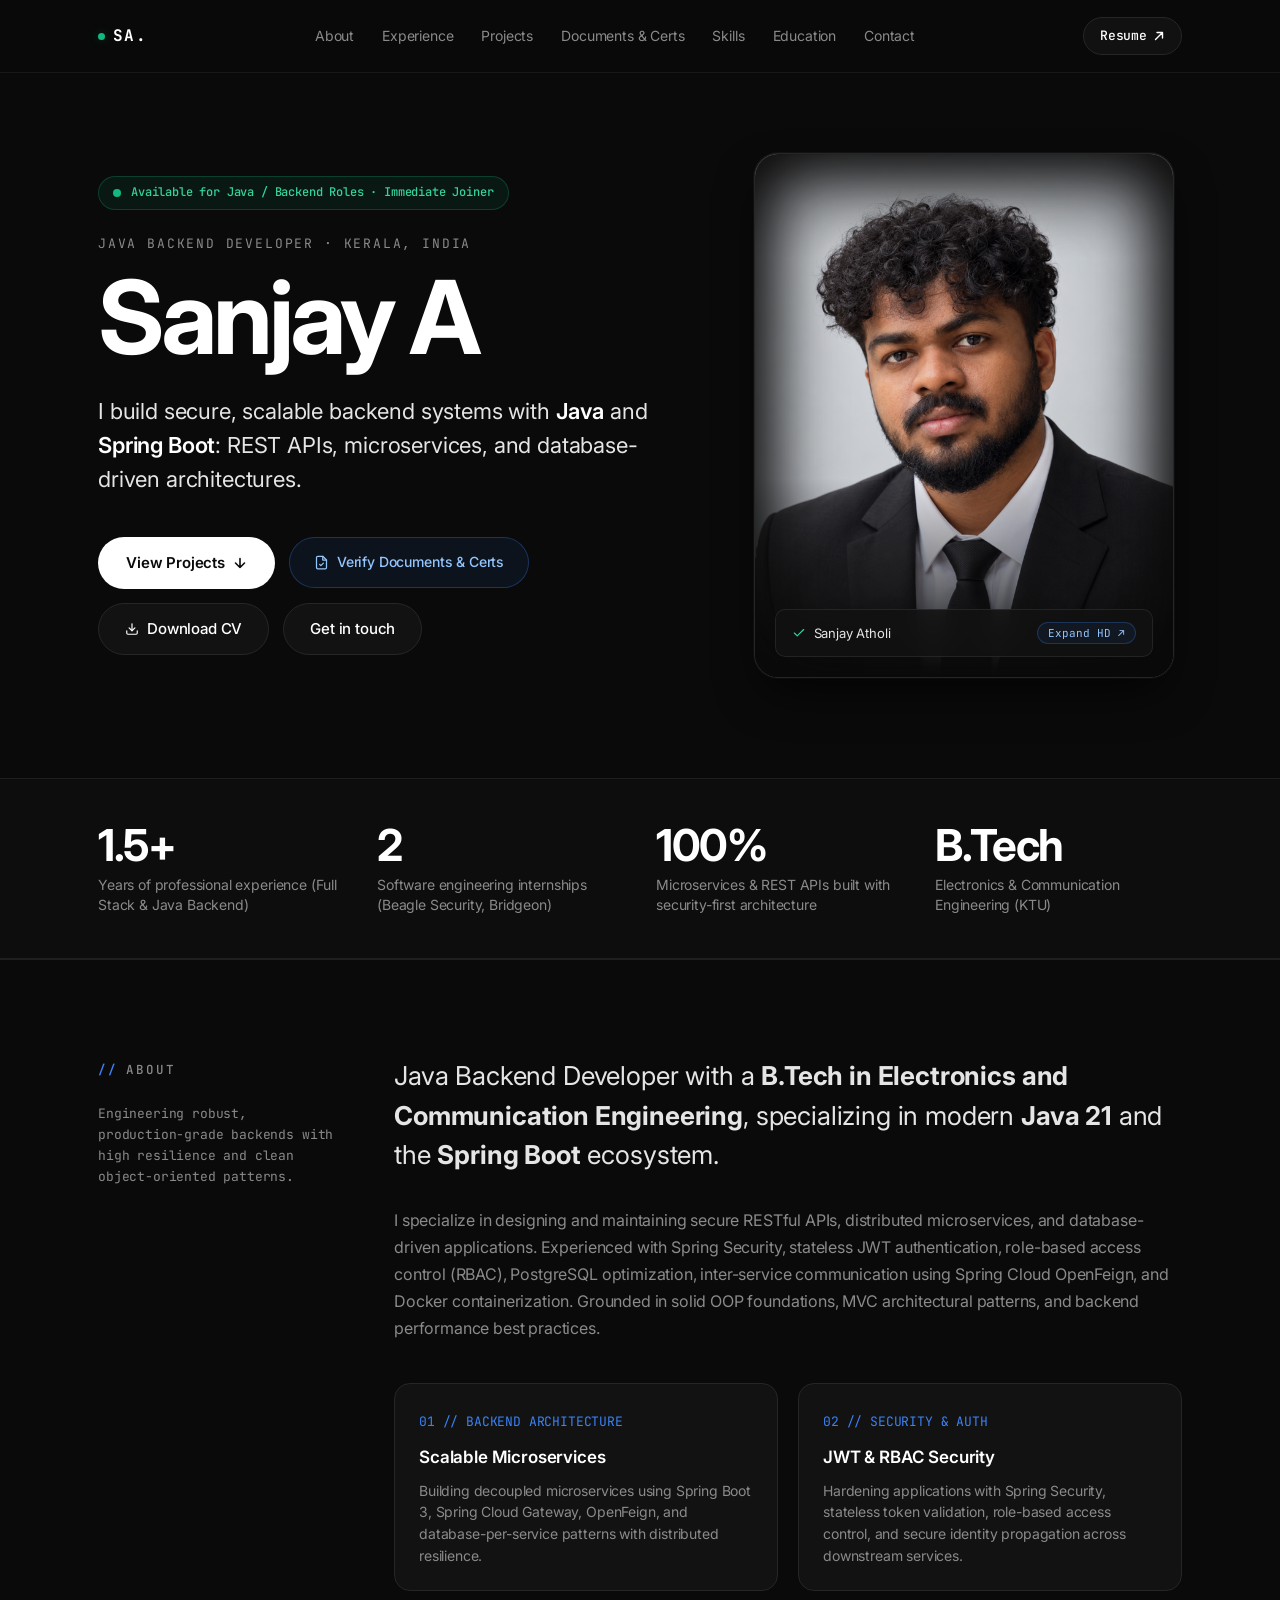
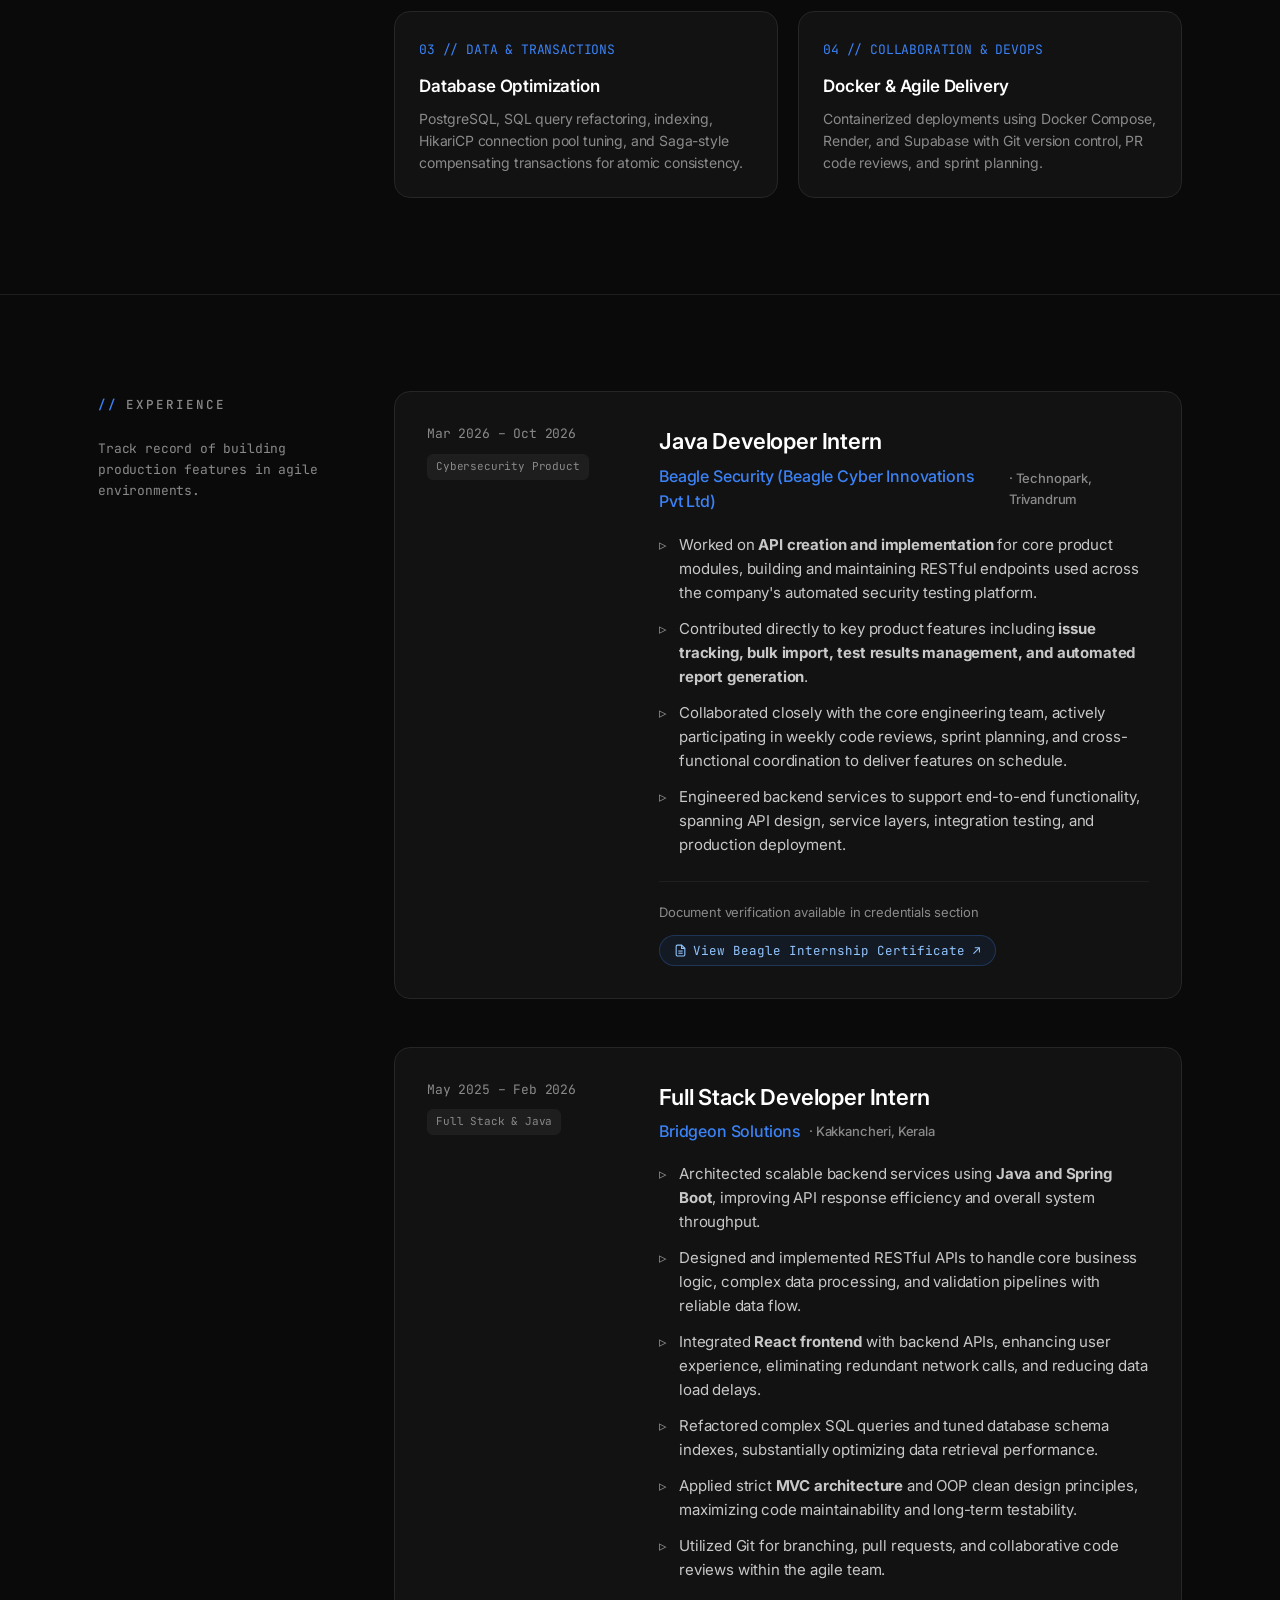
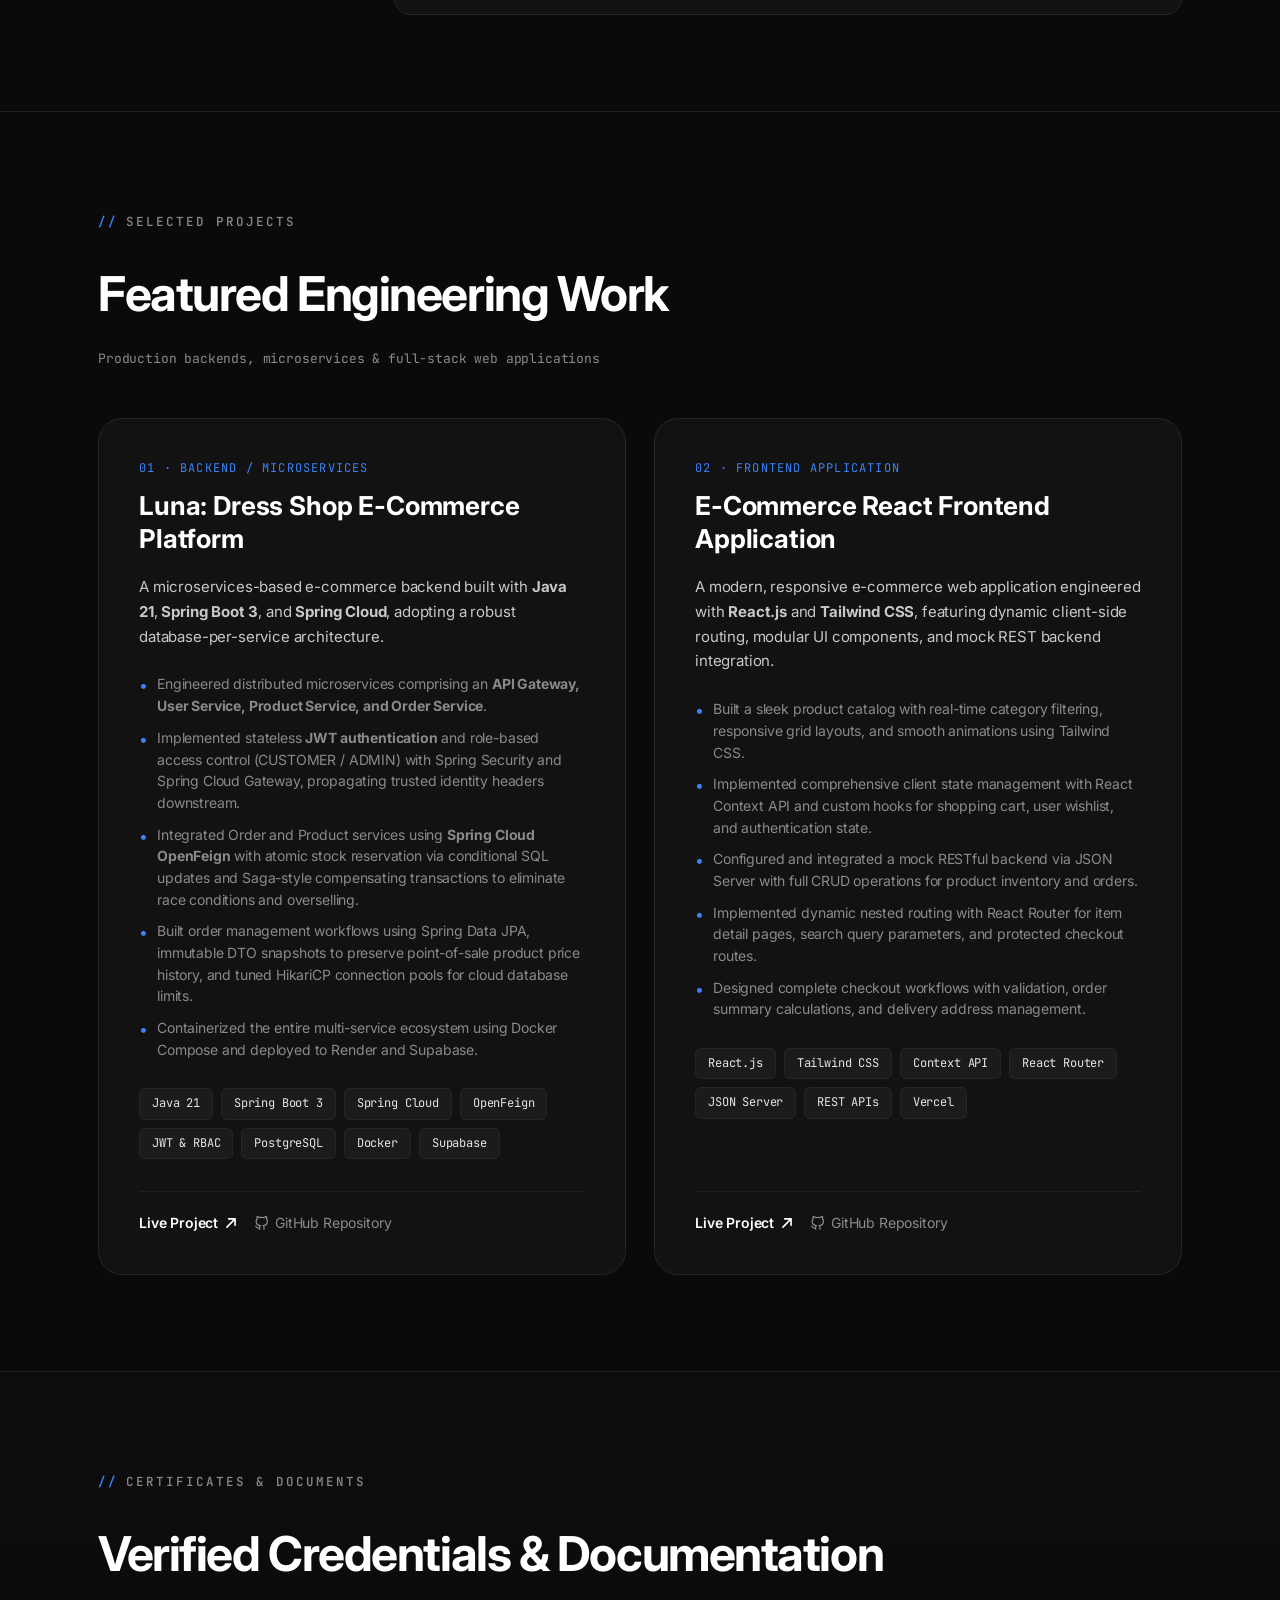
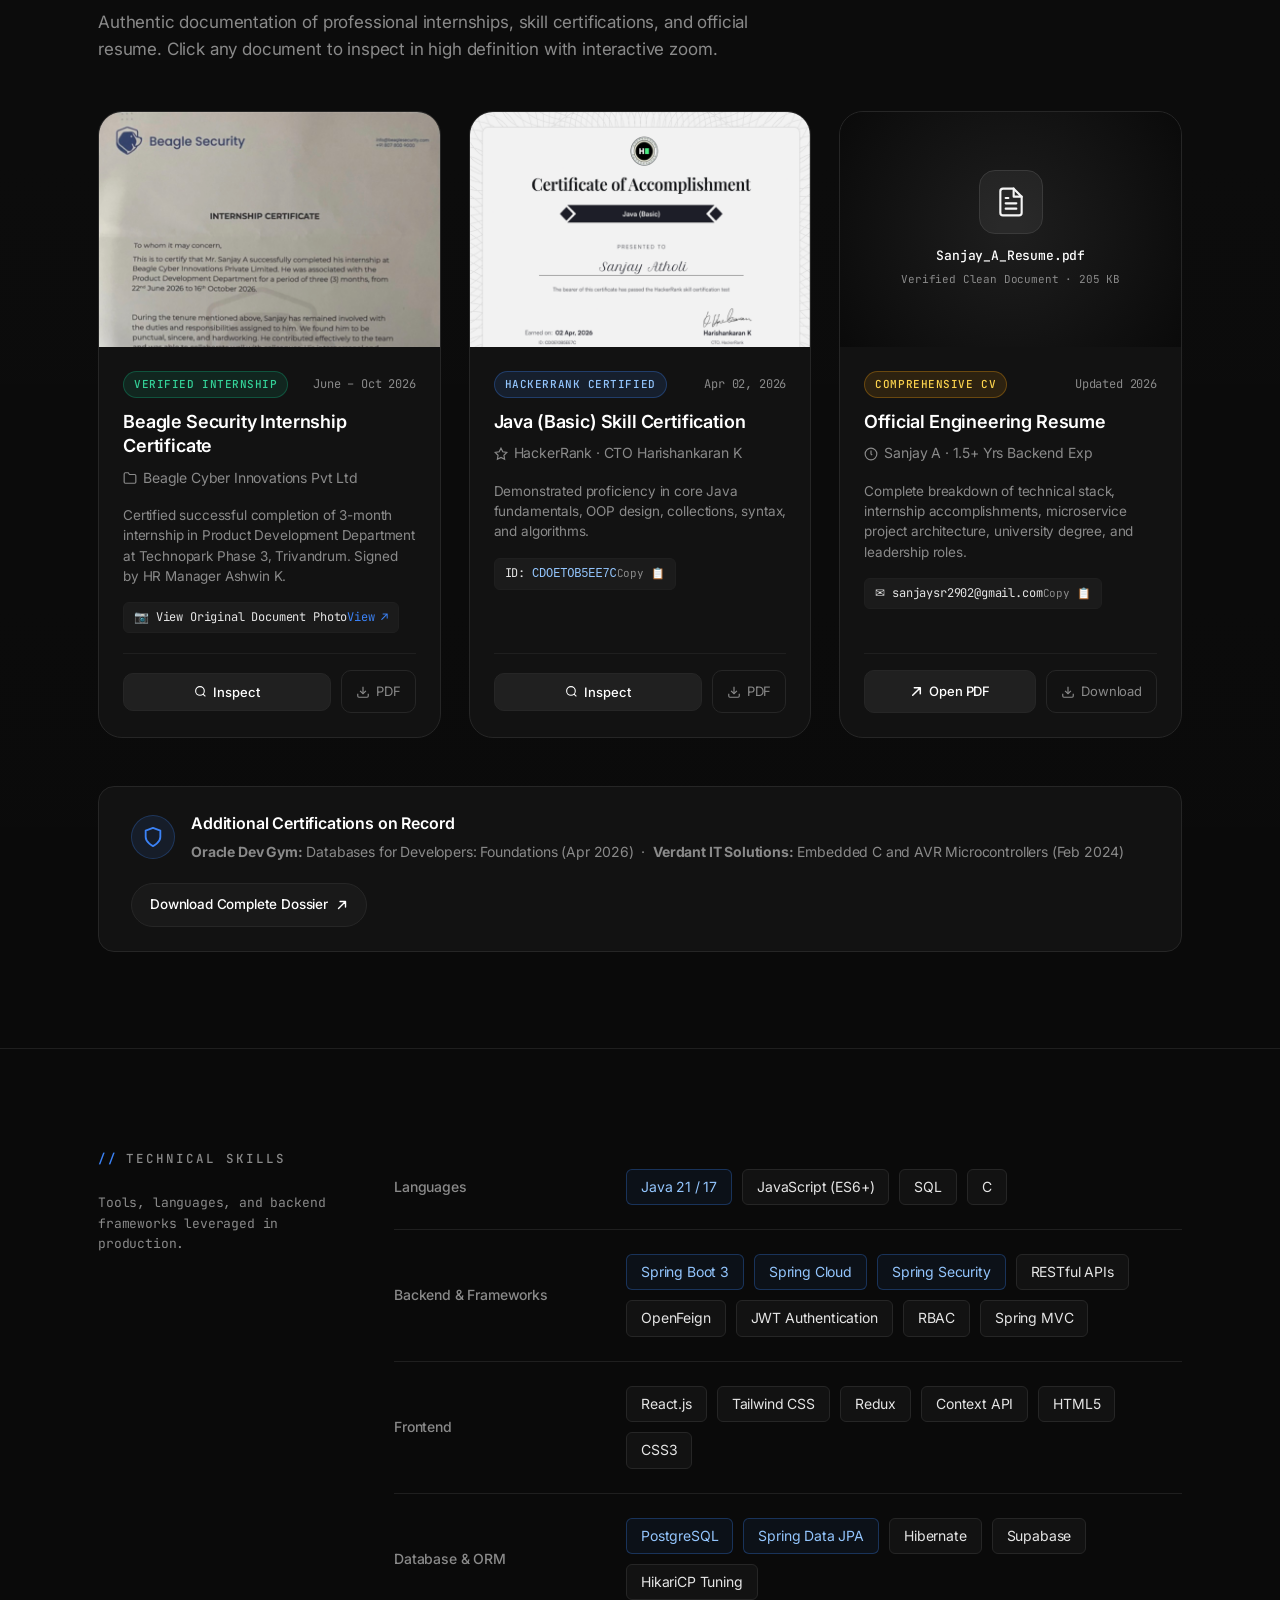
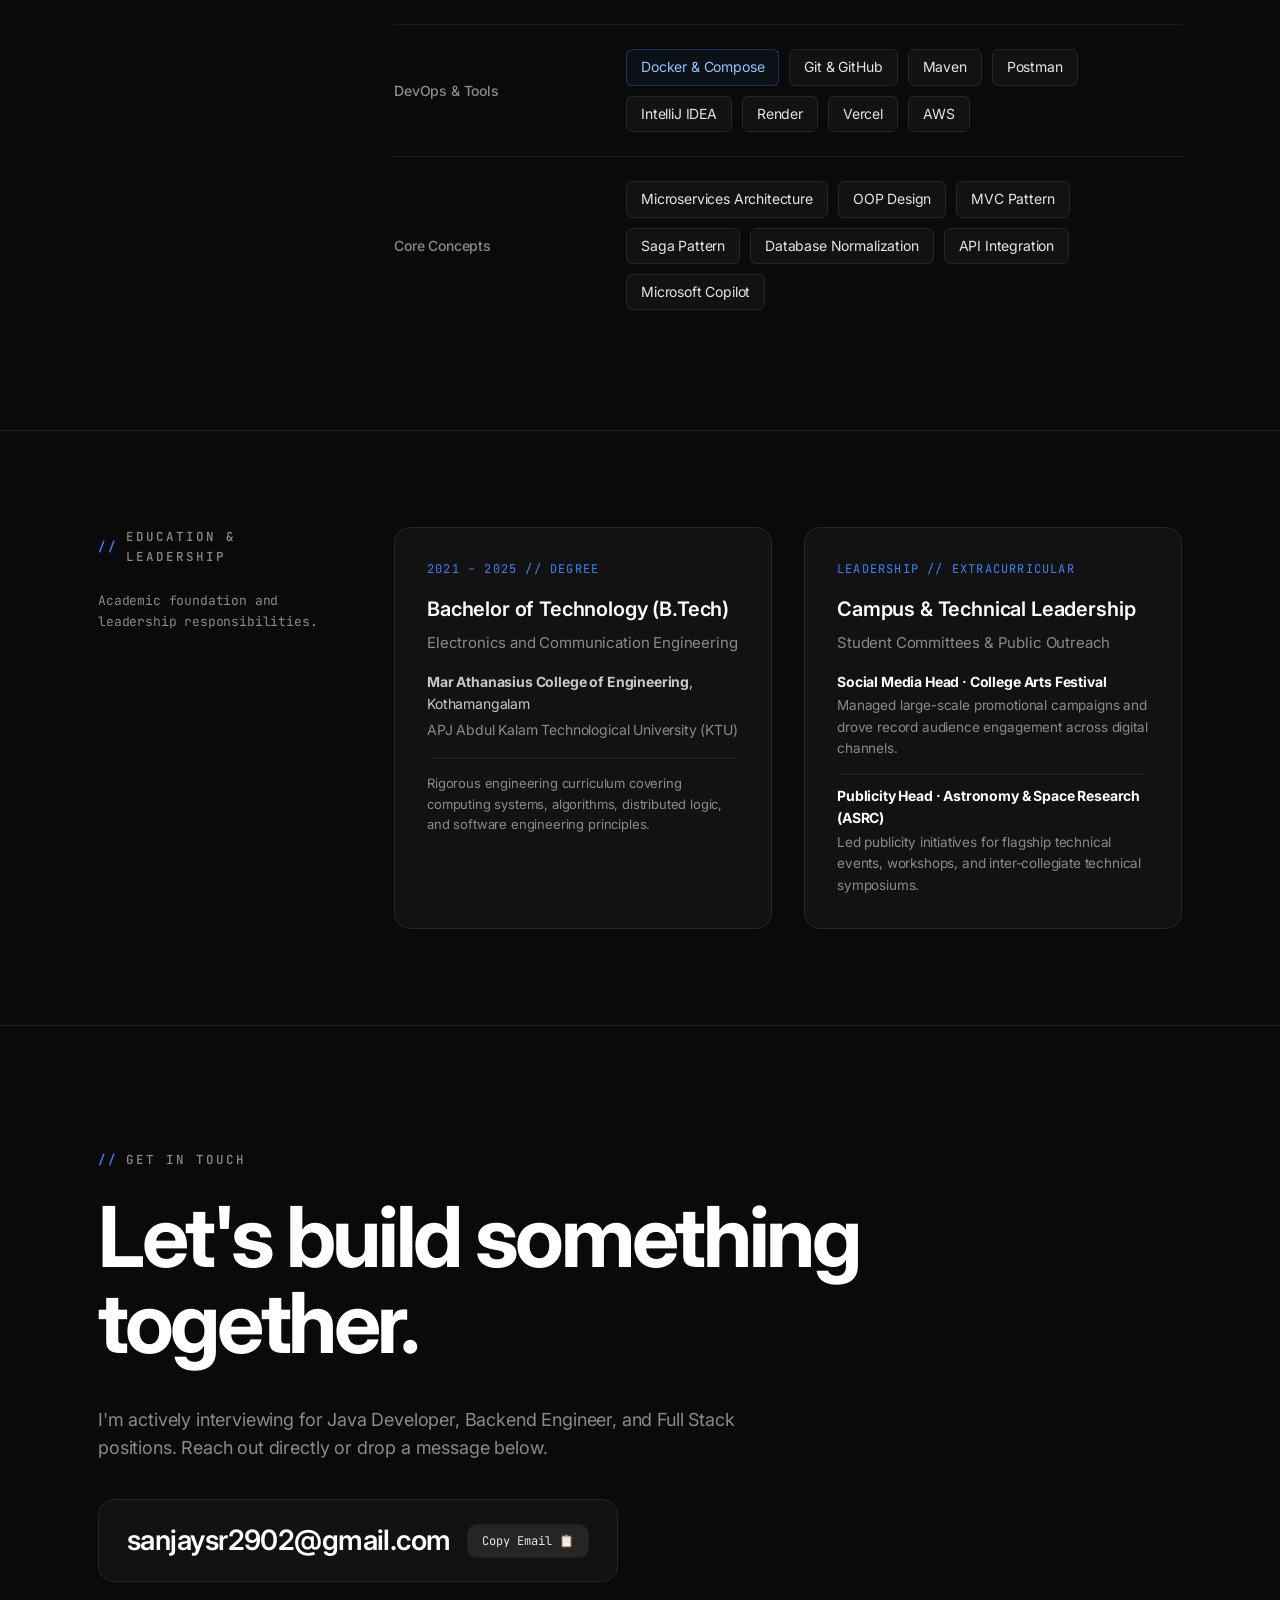
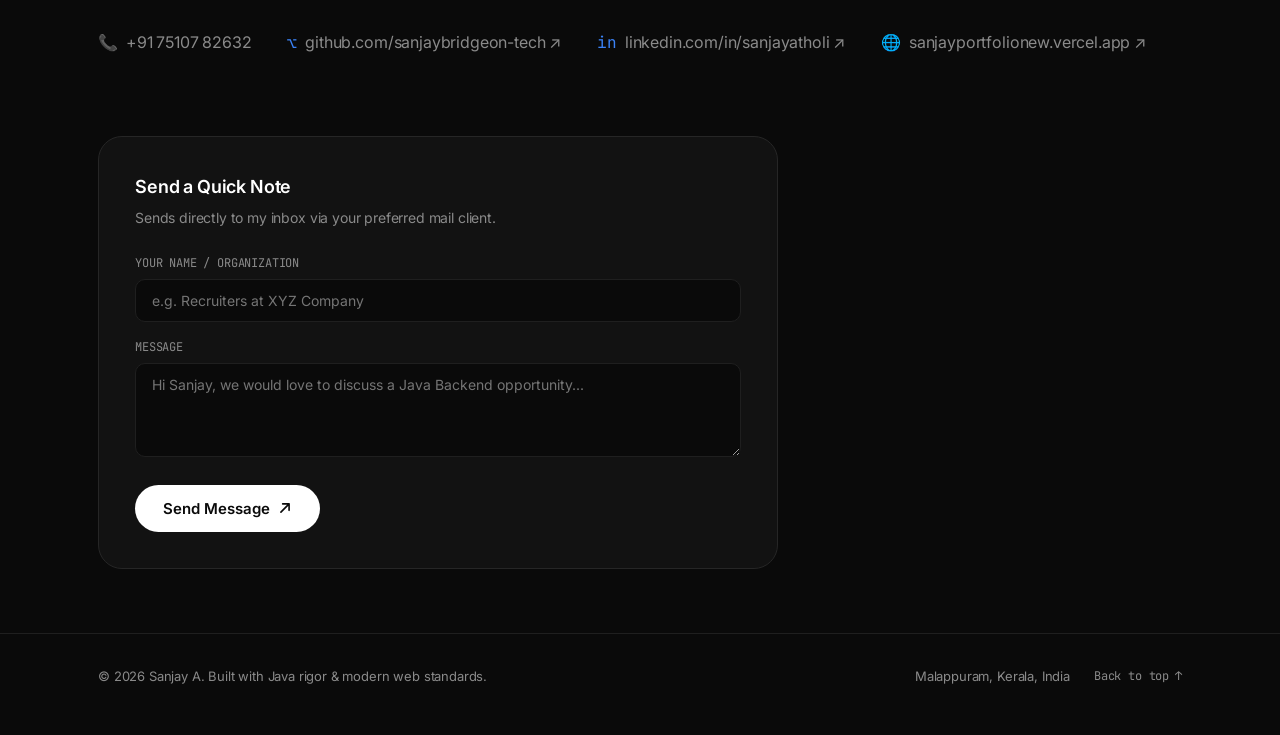
==== index.html @ 07a11472 "Deploy modern portfolio website" ====
<!DOCTYPE html>
<html lang="en">
<head>
  <meta charset="utf-8">
  <meta name="viewport" content="width=device-width, initial-scale=1.0">
  <title>Sanjay A — Java Backend Developer Portfolio</title>
  <meta name="description" content="Portfolio of Sanjay A, Java Backend Developer specializing in Java 21, Spring Boot, REST APIs, Microservices, and PostgreSQL. View projects, certificates, and resume.">
  <meta name="author" content="Sanjay A">

  <!-- Open Graph / Meta -->
  <meta property="og:type" content="website">
  <meta property="og:title" content="Sanjay A — Java Backend Developer">
  <meta property="og:description" content="Specializing in Java, Spring Boot, Microservices, Spring Security, JWT, and PostgreSQL.">
  <meta property="og:image" content="assets/images/headshot-thumb.png">

  <!-- Google Fonts: Inter & JetBrains Mono -->
  <link rel="preconnect" href="https://fonts.googleapis.com">
  <link rel="preconnect" href="https://fonts.gstatic.com" crossorigin>
  <link href="https://fonts.googleapis.com/css2?family=Inter:wght@300;400;500;600;700;800&family=JetBrains+Mono:wght@400;500;600&display=swap" rel="stylesheet">

  <!-- Main Stylesheet -->
  <link rel="stylesheet" href="assets/css/style.css">
</head>
<body>

  <!-- ==========================================================================
       NAVIGATION
       ========================================================================== -->
  <header class="site-nav" id="siteNav">
    <div class="nav-inner">
      <a href="#top" class="nav-brand" aria-label="Sanjay A Homepage">
        <span class="nav-brand-dot"></span>
        <span>SA.</span>
      </a>

      <nav aria-label="Main Navigation">
        <ul class="nav-links">
          <li><a href="#about" class="nav-link">About</a></li>
          <li><a href="#experience" class="nav-link">Experience</a></li>
          <li><a href="#projects" class="nav-link">Projects</a></li>
          <li><a href="#documents" class="nav-link">Documents & Certs</a></li>
          <li><a href="#skills" class="nav-link">Skills</a></li>
          <li><a href="#education" class="nav-link">Education</a></li>
          <li><a href="#contact" class="nav-link">Contact</a></li>
        </ul>
      </nav>

      <div class="nav-actions">
        <a href="assets/docs/Sanjay_A_Resume.pdf" class="btn-nav-resume" target="_blank" rel="noopener noreferrer">
          <span>Resume</span>
          <svg width="12" height="12" viewBox="0 0 12 12" fill="none" xmlns="http://www.w3.org/2000/svg">
            <path d="M2.5 9.5L9.5 2.5M9.5 2.5H4M9.5 2.5V8" stroke="currentColor" stroke-width="1.4" stroke-linecap="round" stroke-linejoin="round"/>
          </svg>
        </a>

        <button type="button" class="mobile-toggle" id="mobileToggle" aria-label="Toggle navigation menu" aria-expanded="false">
          <span></span>
          <span></span>
          <span></span>
        </button>
      </div>
    </div>
  </header>

  <main>
    <!-- ==========================================================================
         HERO SECTION
         ========================================================================== -->
    <section class="section hero-section" id="top" style="border-top: none;">
      <div class="container">
        <div class="hero-grid">
          <div class="hero-content">
            <div class="status-badge">
              <span class="status-beacon"></span>
              <span>Available for Java / Backend Roles · Immediate Joiner</span>
            </div>

            <div class="hero-eyebrow">Java Backend Developer · Kerala, India</div>
            <h1 class="hero-title">Sanjay A</h1>

            <p class="hero-tagline">
              I build secure, scalable backend systems with <strong>Java</strong> and <strong>Spring Boot</strong>: REST APIs, microservices, and database-driven architectures.
            </p>

            <div class="hero-cta-group">
              <a href="#projects" class="btn-primary">
                <span>View Projects</span>
                <svg width="14" height="14" viewBox="0 0 14 14" fill="none">
                  <path d="M7 11.5L7 2.5M7 11.5L2.5 7M7 11.5L11.5 7" stroke="currentColor" stroke-width="1.6" stroke-linecap="round" stroke-linejoin="round"/>
                </svg>
              </a>

              <a href="#documents" class="btn-accent">
                <svg width="15" height="15" viewBox="0 0 24 24" fill="none" stroke="currentColor" stroke-width="2" stroke-linecap="round" stroke-linejoin="round">
                  <path d="M14 2H6a2 2 0 0 0-2 2v16a2 2 0 0 0 2 2h12a2 2 0 0 0 2-2V8z"></path>
                  <polyline points="14 2 14 8 20 8"></polyline>
                  <path d="M9 15l2 2 4-4"></path>
                </svg>
                <span>Verify Documents & Certs</span>
              </a>

              <a href="assets/docs/Sanjay_A_Resume.pdf" class="btn-secondary" download="Sanjay_A_Resume.pdf">
                <svg width="14" height="14" viewBox="0 0 24 24" fill="none" stroke="currentColor" stroke-width="2" stroke-linecap="round" stroke-linejoin="round">
                  <path d="M21 15v4a2 2 0 0 1-2 2H5a2 2 0 0 1-2-2v-4"></path>
                  <polyline points="7 10 12 15 17 10"></polyline>
                  <line x1="12" y1="15" x2="12" y2="3"></line>
                </svg>
                <span>Download CV</span>
              </a>

              <a href="#contact" class="btn-secondary">Get in touch</a>
            </div>
          </div>

          <!-- Hero Portrait Visual -->
          <div class="hero-visual">
            <div class="hero-portrait-frame">
              <img src="assets/images/headshot-thumb.png" alt="Sanjay A — Java Backend Developer" loading="eager" width="700" height="855">
              <div class="hero-portrait-overlay" aria-hidden="true"></div>
              
              <div class="hero-portrait-badge">
                <span>
                  <svg width="14" height="14" viewBox="0 0 24 24" fill="none" stroke="#34D399" stroke-width="2" stroke-linecap="round" stroke-linejoin="round">
                    <polyline points="20 6 9 17 4 12"></polyline>
                  </svg>
                  <span>Sanjay Atholi</span>
                </span>
                <button type="button" class="btn-cert-link" data-open-doc="headshot" style="padding: 3px 10px; font-size: 11px;">
                  Expand HD ↗
                </button>
              </div>
            </div>
          </div>
        </div>
      </div>
    </section>

    <!-- ==========================================================================
         METRICS STRIP
         ========================================================================== -->
    <section class="metrics-strip">
      <div class="container">
        <div class="metrics-grid">
          <div class="metric-item">
            <div class="metric-value">1.5+</div>
            <div class="metric-label">Years of professional experience (Full Stack & Java Backend)</div>
          </div>
          <div class="metric-item">
            <div class="metric-value">2</div>
            <div class="metric-label">Software engineering internships (Beagle Security, Bridgeon)</div>
          </div>
          <div class="metric-item">
            <div class="metric-value">100%</div>
            <div class="metric-label">Microservices & REST APIs built with security-first architecture</div>
          </div>
          <div class="metric-item">
            <div class="metric-value">B.Tech</div>
            <div class="metric-label">Electronics & Communication Engineering (KTU)</div>
          </div>
        </div>
      </div>
    </section>

    <!-- ==========================================================================
         ABOUT SECTION
         ========================================================================== -->
    <section class="section" id="about">
      <div class="container">
        <div class="section-two-col">
          <div>
            <div class="section-label">About</div>
            <p style="font-family: var(--font-mono); font-size: 13px; color: var(--text-muted); line-height: 1.6;">
              Engineering robust, production-grade backends with high resilience and clean object-oriented patterns.
            </p>
          </div>

          <div>
            <p class="about-lead">
              Java Backend Developer with a <strong>B.Tech in Electronics and Communication Engineering</strong>, specializing in modern <strong>Java 21</strong> and the <strong>Spring Boot</strong> ecosystem.
            </p>
            
            <p class="about-body">
              I specialize in designing and maintaining secure RESTful APIs, distributed microservices, and database-driven applications. Experienced with Spring Security, stateless JWT authentication, role-based access control (RBAC), PostgreSQL optimization, inter-service communication using Spring Cloud OpenFeign, and Docker containerization. Grounded in solid OOP foundations, MVC architectural patterns, and backend performance best practices.
            </p>

            <div class="pillars-grid">
              <div class="pillar-card">
                <span class="pillar-icon">01 // BACKEND ARCHITECTURE</span>
                <h2 class="pillar-title">Scalable Microservices</h2>
                <p class="pillar-desc">
                  Building decoupled microservices using Spring Boot 3, Spring Cloud Gateway, OpenFeign, and database-per-service patterns with distributed resilience.
                </p>
              </div>

              <div class="pillar-card">
                <span class="pillar-icon">02 // SECURITY & AUTH</span>
                <h2 class="pillar-title">JWT & RBAC Security</h2>
                <p class="pillar-desc">
                  Hardening applications with Spring Security, stateless token validation, role-based access control, and secure identity propagation across downstream services.
                </p>
              </div>

              <div class="pillar-card">
                <span class="pillar-icon">03 // DATA & TRANSACTIONS</span>
                <h2 class="pillar-title">Database Optimization</h2>
                <p class="pillar-desc">
                  PostgreSQL, SQL query refactoring, indexing, HikariCP connection pool tuning, and Saga-style compensating transactions for atomic consistency.
                </p>
              </div>

              <div class="pillar-card">
                <span class="pillar-icon">04 // COLLABORATION & DEVOPS</span>
                <h2 class="pillar-title">Docker & Agile Delivery</h2>
                <p class="pillar-desc">
                  Containerized deployments using Docker Compose, Render, and Supabase with Git version control, PR code reviews, and sprint planning.
                </p>
              </div>
            </div>
          </div>
        </div>
      </div>
    </section>

    <!-- ==========================================================================
         EXPERIENCE SECTION
         ========================================================================== -->
    <section class="section" id="experience">
      <div class="container">
        <div class="section-two-col">
          <div>
            <div class="section-label">Experience</div>
            <p style="font-family: var(--font-mono); font-size: 13px; color: var(--text-muted); line-height: 1.6;">
              Track record of building production features in agile environments.
            </p>
          </div>

          <div class="experience-list">
            <!-- Beagle Security -->
            <div class="experience-card">
              <div>
                <div class="experience-period">Mar 2026 – Oct 2026</div>
                <span class="experience-badge">Cybersecurity Product</span>
              </div>

              <div>
                <h3 class="experience-title">Java Developer Intern</h3>
                <div class="experience-company">
                  <span>Beagle Security (Beagle Cyber Innovations Pvt Ltd)</span>
                  <span style="color: var(--text-muted); font-size: 13px;">· Technopark, Trivandrum</span>
                </div>

                <ul class="experience-bullets">
                  <li>Worked on <strong>API creation and implementation</strong> for core product modules, building and maintaining RESTful endpoints used across the company's automated security testing platform.</li>
                  <li>Contributed directly to key product features including <strong>issue tracking, bulk import, test results management, and automated report generation</strong>.</li>
                  <li>Collaborated closely with the core engineering team, actively participating in weekly code reviews, sprint planning, and cross-functional coordination to deliver features on schedule.</li>
                  <li>Engineered backend services to support end-to-end functionality, spanning API design, service layers, integration testing, and production deployment.</li>
                </ul>

                <div class="experience-action-row">
                  <div style="font-size: 13px; color: var(--text-muted);">
                    Document verification available in credentials section
                  </div>
                  <button type="button" class="btn-cert-link" data-open-doc="beagle-cert">
                    <svg width="13" height="13" viewBox="0 0 24 24" fill="none" stroke="currentColor" stroke-width="2">
                      <path d="M14 2H6a2 2 0 0 0-2 2v16a2 2 0 0 0 2 2h12a2 2 0 0 0 2-2V8z"></path>
                      <polyline points="14 2 14 8 20 8"></polyline>
                      <line x1="16" y1="13" x2="8" y2="13"></line>
                      <line x1="16" y1="17" x2="8" y2="17"></line>
                    </svg>
                    <span>View Beagle Internship Certificate ↗</span>
                  </button>
                </div>
              </div>
            </div>

            <!-- Bridgeon -->
            <div class="experience-card">
              <div>
                <div class="experience-period">May 2025 – Feb 2026</div>
                <span class="experience-badge">Full Stack & Java</span>
              </div>

              <div>
                <h3 class="experience-title">Full Stack Developer Intern</h3>
                <div class="experience-company">
                  <span>Bridgeon Solutions</span>
                  <span style="color: var(--text-muted); font-size: 13px;">· Kakkancheri, Kerala</span>
                </div>

                <ul class="experience-bullets">
                  <li>Architected scalable backend services using <strong>Java and Spring Boot</strong>, improving API response efficiency and overall system throughput.</li>
                  <li>Designed and implemented RESTful APIs to handle core business logic, complex data processing, and validation pipelines with reliable data flow.</li>
                  <li>Integrated <strong>React frontend</strong> with backend APIs, enhancing user experience, eliminating redundant network calls, and reducing data load delays.</li>
                  <li>Refactored complex SQL queries and tuned database schema indexes, substantially optimizing data retrieval performance.</li>
                  <li>Applied strict <strong>MVC architecture</strong> and OOP clean design principles, maximizing code maintainability and long-term testability.</li>
                  <li>Utilized Git for branching, pull requests, and collaborative code reviews within the agile team.</li>
                </ul>
              </div>
            </div>
          </div>
        </div>
      </div>
    </section>

    <!-- ==========================================================================
         SELECTED PROJECTS SECTION
         ========================================================================== -->
    <section class="section" id="projects">
      <div class="container">
        <div style="display: flex; justify-content: space-between; align-items: flex-end; margin-bottom: 48px; flex-wrap: wrap; gap: 16px;">
          <div>
            <div class="section-label">Selected Projects</div>
            <h2 style="font-size: clamp(32px, 4vw, 48px); font-weight: 700; letter-spacing: -0.03em; color: var(--text-primary);">
              Featured Engineering Work
            </h2>
          </div>
          <p style="font-family: var(--font-mono); font-size: 13px; color: var(--text-muted);">
            Production backends, microservices & full-stack web applications
          </p>
        </div>

        <div class="projects-grid">
          <!-- Project 1: Luna -->
          <div class="project-card">
            <div>
              <div class="project-header">
                <div class="project-category">01 · Backend / Microservices</div>
                <h3 class="project-title">Luna: Dress Shop E-Commerce Platform</h3>
              </div>

              <p class="project-desc">
                A microservices-based e-commerce backend built with <strong>Java 21</strong>, <strong>Spring Boot 3</strong>, and <strong>Spring Cloud</strong>, adopting a robust database-per-service architecture.
              </p>

              <ul class="project-highlights">
                <li>Engineered distributed microservices comprising an <strong>API Gateway, User Service, Product Service, and Order Service</strong>.</li>
                <li>Implemented stateless <strong>JWT authentication</strong> and role-based access control (CUSTOMER / ADMIN) with Spring Security and Spring Cloud Gateway, propagating trusted identity headers downstream.</li>
                <li>Integrated Order and Product services using <strong>Spring Cloud OpenFeign</strong> with atomic stock reservation via conditional SQL updates and Saga-style compensating transactions to eliminate race conditions and overselling.</li>
                <li>Built order management workflows using Spring Data JPA, immutable DTO snapshots to preserve point-of-sale product price history, and tuned HikariCP connection pools for cloud database limits.</li>
                <li>Containerized the entire multi-service ecosystem using Docker Compose and deployed to Render and Supabase.</li>
              </ul>

              <div class="project-tech-tags">
                <span class="tech-tag">Java 21</span>
                <span class="tech-tag">Spring Boot 3</span>
                <span class="tech-tag">Spring Cloud</span>
                <span class="tech-tag">OpenFeign</span>
                <span class="tech-tag">JWT & RBAC</span>
                <span class="tech-tag">PostgreSQL</span>
                <span class="tech-tag">Docker</span>
                <span class="tech-tag">Supabase</span>
              </div>
            </div>

            <div class="project-footer">
              <a href="https://luna-dress-shopping-website.vercel.app" class="btn-project-live" target="_blank" rel="noopener noreferrer">
                <span>Live Project</span>
                <svg width="14" height="14" viewBox="0 0 12 12" fill="none">
                  <path d="M2.5 9.5L9.5 2.5M9.5 2.5H4M9.5 2.5V8" stroke="currentColor" stroke-width="1.4" stroke-linecap="round" stroke-linejoin="round"/>
                </svg>
              </a>

              <a href="https://github.com/sanjaybridgeon-tech" class="btn-project-code" target="_blank" rel="noopener noreferrer">
                <svg width="15" height="15" viewBox="0 0 24 24" fill="none" stroke="currentColor" stroke-width="2">
                  <path d="M9 19c-5 1.5-5-2.5-7-3m14 6v-3.87a3.37 3.37 0 0 0-.94-2.61c3.14-.35 6.44-1.54 6.44-7A5.44 5.44 0 0 0 20 4.77 5.07 5.07 0 0 0 19.91 1S18.73.65 16 2.48a13.38 13.38 0 0 0-7 0C6.27.65 5.09 1 5.09 1A5.07 5.07 0 0 0 5 4.77a5.44 5.44 0 0 0-1.5 3.78c0 5.42 3.3 6.61 6.44 7A3.37 3.37 0 0 0 9 18.13V22"></path>
                </svg>
                <span>GitHub Repository</span>
              </a>
            </div>
          </div>

          <!-- Project 2: React E-Commerce -->
          <div class="project-card">
            <div>
              <div class="project-header">
                <div class="project-category">02 · Frontend Application</div>
                <h3 class="project-title">E-Commerce React Frontend Application</h3>
              </div>

              <p class="project-desc">
                A modern, responsive e-commerce web application engineered with <strong>React.js</strong> and <strong>Tailwind CSS</strong>, featuring dynamic client-side routing, modular UI components, and mock REST backend integration.
              </p>

              <ul class="project-highlights">
                <li>Built a sleek product catalog with real-time category filtering, responsive grid layouts, and smooth animations using Tailwind CSS.</li>
                <li>Implemented comprehensive client state management with React Context API and custom hooks for shopping cart, user wishlist, and authentication state.</li>
                <li>Configured and integrated a mock RESTful backend via JSON Server with full CRUD operations for product inventory and orders.</li>
                <li>Implemented dynamic nested routing with React Router for item detail pages, search query parameters, and protected checkout routes.</li>
                <li>Designed complete checkout workflows with validation, order summary calculations, and delivery address management.</li>
              </ul>

              <div class="project-tech-tags">
                <span class="tech-tag">React.js</span>
                <span class="tech-tag">Tailwind CSS</span>
                <span class="tech-tag">Context API</span>
                <span class="tech-tag">React Router</span>
                <span class="tech-tag">JSON Server</span>
                <span class="tech-tag">REST APIs</span>
                <span class="tech-tag">Vercel</span>
              </div>
            </div>

            <div class="project-footer">
              <a href="https://car-beryl-three.vercel.app" class="btn-project-live" target="_blank" rel="noopener noreferrer">
                <span>Live Project</span>
                <svg width="14" height="14" viewBox="0 0 12 12" fill="none">
                  <path d="M2.5 9.5L9.5 2.5M9.5 2.5H4M9.5 2.5V8" stroke="currentColor" stroke-width="1.4" stroke-linecap="round" stroke-linejoin="round"/>
                </svg>
              </a>

              <a href="https://github.com/sanjaybridgeon-tech" class="btn-project-code" target="_blank" rel="noopener noreferrer">
                <svg width="15" height="15" viewBox="0 0 24 24" fill="none" stroke="currentColor" stroke-width="2">
                  <path d="M9 19c-5 1.5-5-2.5-7-3m14 6v-3.87a3.37 3.37 0 0 0-.94-2.61c3.14-.35 6.44-1.54 6.44-7A5.44 5.44 0 0 0 20 4.77 5.07 5.07 0 0 0 19.91 1S18.73.65 16 2.48a13.38 13.38 0 0 0-7 0C6.27.65 5.09 1 5.09 1A5.07 5.07 0 0 0 5 4.77a5.44 5.44 0 0 0-1.5 3.78c0 5.42 3.3 6.61 6.44 7A3.37 3.37 0 0 0 9 18.13V22"></path>
                </svg>
                <span>GitHub Repository</span>
              </a>
            </div>
          </div>
        </div>
      </div>
    </section>

    <!-- ==========================================================================
         CERTIFICATES & DOCUMENTS SHOWCASE ("dcs photos")
         ========================================================================== -->
    <section class="section docs-section" id="documents">
      <div class="container">
        <div class="docs-intro">
          <div class="section-label">Certificates & Documents</div>
          <h2 class="docs-intro-title">Verified Credentials & Documentation</h2>
          <p class="docs-intro-subtitle">
            Authentic documentation of professional internships, skill certifications, and official resume. Click any document to inspect in high definition with interactive zoom.
          </p>
        </div>

        <div class="docs-gallery">
          <!-- Doc 1: Beagle Security Internship Certificate -->
          <article class="doc-card">
            <div class="doc-thumb-wrapper" data-open-doc="beagle-cert" title="Click to inspect Beagle Security Certificate">
              <img src="assets/images/cert_beagle-thumb.jpg" alt="Beagle Security Internship Certificate — Sanjay A" class="doc-thumb" loading="lazy">
              <div class="doc-overlay-hover">
                <span class="doc-overlay-btn">
                  <svg width="14" height="14" viewBox="0 0 24 24" fill="none" stroke="currentColor" stroke-width="2">
                    <circle cx="11" cy="11" r="8"></circle>
                    <line x1="21" y1="21" x2="16.65" y2="16.65"></line>
                    <line x1="11" y1="8" x2="11" y2="14"></line>
                    <line x1="8" y1="11" x2="14" y2="11"></line>
                  </svg>
                  <span>Inspect Certificate</span>
                </span>
              </div>
            </div>

            <div class="doc-meta">
              <div>
                <div class="doc-badge-row">
                  <span class="doc-badge emerald">Verified Internship</span>
                  <span class="doc-date">June – Oct 2026</span>
                </div>

                <h3 class="doc-title">Beagle Security Internship Certificate</h3>
                <div class="doc-issuer">
                  <svg width="14" height="14" viewBox="0 0 24 24" fill="none" stroke="currentColor" stroke-width="2">
                    <path d="M22 19a2 2 0 0 1-2 2H4a2 2 0 0 1-2-2V5a2 2 0 0 1 2-2h5l2 3h9a2 2 0 0 1 2 2z"></path>
                  </svg>
                  <span>Beagle Cyber Innovations Pvt Ltd</span>
                </div>

                <p style="font-size: 13.5px; color: var(--text-muted); line-height: 1.5; margin-bottom: 16px;">
                  Certified successful completion of 3-month internship in Product Development Department at Technopark Phase 3, Trivandrum. Signed by HR Manager Ashwin K.
                </p>

                <div class="doc-id-pill" data-open-doc="beagle-photo" title="View original camera photograph">
                  <span>📷 View Original Document Photo</span>
                  <span style="color: var(--accent-blue);">View ↗</span>
                </div>
              </div>

              <div class="doc-actions">
                <button type="button" class="btn-doc-view" data-open-doc="beagle-cert">
                  <svg width="13" height="13" viewBox="0 0 24 24" fill="none" stroke="currentColor" stroke-width="2">
                    <circle cx="11" cy="11" r="8"></circle>
                    <line x1="21" y1="21" x2="16.65" y2="16.65"></line>
                  </svg>
                  <span>Inspect</span>
                </button>

                <a href="assets/docs/Beagle_Security_Internship_Certificate.pdf" class="btn-doc-download" download="Beagle_Security_Internship_Certificate.pdf" title="Download official PDF">
                  <svg width="14" height="14" viewBox="0 0 24 24" fill="none" stroke="currentColor" stroke-width="2">
                    <path d="M21 15v4a2 2 0 0 1-2 2H5a2 2 0 0 1-2-2v-4"></path>
                    <polyline points="7 10 12 15 17 10"></polyline>
                    <line x1="12" y1="15" x2="12" y2="3"></line>
                  </svg>
                  <span>PDF</span>
                </a>
              </div>
            </div>
          </article>

          <!-- Doc 2: HackerRank Java (Basic) Certificate -->
          <article class="doc-card">
            <div class="doc-thumb-wrapper" data-open-doc="java-basic" title="Click to inspect HackerRank Certificate">
              <img src="assets/images/cert_java_basic-thumb.png" alt="HackerRank Java Basic Skill Certification — Sanjay Atholi" class="doc-thumb" loading="lazy">
              <div class="doc-overlay-hover">
                <span class="doc-overlay-btn">
                  <svg width="14" height="14" viewBox="0 0 24 24" fill="none" stroke="currentColor" stroke-width="2">
                    <circle cx="11" cy="11" r="8"></circle>
                    <line x1="21" y1="21" x2="16.65" y2="16.65"></line>
                    <line x1="11" y1="8" x2="11" y2="14"></line>
                    <line x1="8" y1="11" x2="14" y2="11"></line>
                  </svg>
                  <span>Inspect Certificate</span>
                </span>
              </div>
            </div>

            <div class="doc-meta">
              <div>
                <div class="doc-badge-row">
                  <span class="doc-badge blue">HackerRank Certified</span>
                  <span class="doc-date">Apr 02, 2026</span>
                </div>

                <h3 class="doc-title">Java (Basic) Skill Certification</h3>
                <div class="doc-issuer">
                  <svg width="14" height="14" viewBox="0 0 24 24" fill="none" stroke="currentColor" stroke-width="2">
                    <polygon points="12 2 15.09 8.26 22 9.27 17 14.14 18.18 21.02 12 17.77 5.82 21.02 7 14.14 2 9.27 8.91 8.26 12 2"></polygon>
                  </svg>
                  <span>HackerRank · CTO Harishankaran K</span>
                </div>

                <p style="font-size: 13.5px; color: var(--text-muted); line-height: 1.5; margin-bottom: 16px;">
                  Demonstrated proficiency in core Java fundamentals, OOP design, collections, syntax, and algorithms.
                </p>

                <div class="doc-id-pill" data-copy="CDOETOB5EE7C" data-copy-label="HackerRank Credential ID copied!" title="Click to copy Certificate ID">
                  <span>ID: <code style="color: #93C5FD;">CDOETOB5EE7C</code></span>
                  <span style="font-size: 11px; color: var(--text-muted);">Copy 📋</span>
                </div>
              </div>

              <div class="doc-actions">
                <button type="button" class="btn-doc-view" data-open-doc="java-basic">
                  <svg width="13" height="13" viewBox="0 0 24 24" fill="none" stroke="currentColor" stroke-width="2">
                    <circle cx="11" cy="11" r="8"></circle>
                    <line x1="21" y1="21" x2="16.65" y2="16.65"></line>
                  </svg>
                  <span>Inspect</span>
                </button>

                <a href="assets/docs/HackerRank_Java_Basic_Certificate.pdf" class="btn-doc-download" download="HackerRank_Java_Basic_Certificate.pdf" title="Download official PDF">
                  <svg width="14" height="14" viewBox="0 0 24 24" fill="none" stroke="currentColor" stroke-width="2">
                    <path d="M21 15v4a2 2 0 0 1-2 2H5a2 2 0 0 1-2-2v-4"></path>
                    <polyline points="7 10 12 15 17 10"></polyline>
                    <line x1="12" y1="15" x2="12" y2="3"></line>
                  </svg>
                  <span>PDF</span>
                </a>
              </div>
            </div>
          </article>

          <!-- Doc 3: Official Resume -->
          <article class="doc-card">
            <div class="doc-thumb-wrapper" style="display: flex; flex-direction: column; align-items: center; justify-content: center; background: radial-gradient(circle at center, #1E1E1E 0%, #0A0A0A 100%);" data-open-doc="headshot" title="Preview Candidate Profile">
              <div style="width: 64px; height: 64px; border-radius: var(--radius-lg); background: rgba(255, 255, 255, 0.05); border: 1px solid var(--border-highlight); display: flex; align-items: center; justify-content: center; margin-bottom: 12px;">
                <svg width="32" height="32" viewBox="0 0 24 24" fill="none" stroke="#F5F5F5" stroke-width="1.6" stroke-linecap="round" stroke-linejoin="round">
                  <path d="M14 2H6a2 2 0 0 0-2 2v16a2 2 0 0 0 2 2h12a2 2 0 0 0 2-2V8z"></path>
                  <polyline points="14 2 14 8 20 8"></polyline>
                  <line x1="16" y1="13" x2="8" y2="13"></line>
                  <line x1="16" y1="17" x2="8" y2="17"></line>
                  <polyline points="10 9 9 9 8 9"></polyline>
                </svg>
              </div>
              <span style="font-family: var(--font-mono); font-size: 13px; color: var(--text-primary); font-weight: 500;">Sanjay_A_Resume.pdf</span>
              <span style="font-family: var(--font-mono); font-size: 11px; color: var(--text-muted); margin-top: 4px;">Verified Clean Document · 205 KB</span>
            </div>

            <div class="doc-meta">
              <div>
                <div class="doc-badge-row">
                  <span class="doc-badge amber">Comprehensive CV</span>
                  <span class="doc-date">Updated 2026</span>
                </div>

                <h3 class="doc-title">Official Engineering Resume</h3>
                <div class="doc-issuer">
                  <svg width="14" height="14" viewBox="0 0 24 24" fill="none" stroke="currentColor" stroke-width="2">
                    <circle cx="12" cy="12" r="10"></circle>
                    <polyline points="12 6 12 12 14 14"></polyline>
                  </svg>
                  <span>Sanjay A · 1.5+ Yrs Backend Exp</span>
                </div>

                <p style="font-size: 13.5px; color: var(--text-muted); line-height: 1.5; margin-bottom: 16px;">
                  Complete breakdown of technical stack, internship accomplishments, microservice project architecture, university degree, and leadership roles.
                </p>

                <div class="doc-id-pill" data-copy="sanjaysr2902@gmail.com" data-copy-label="Email address copied!" title="Click to copy email">
                  <span>✉ sanjaysr2902@gmail.com</span>
                  <span style="font-size: 11px; color: var(--text-muted);">Copy 📋</span>
                </div>
              </div>

              <div class="doc-actions">
                <a href="assets/docs/Sanjay_A_Resume.pdf" class="btn-doc-view" target="_blank" rel="noopener noreferrer">
                  <svg width="13" height="13" viewBox="0 0 12 12" fill="none">
                    <path d="M2.5 9.5L9.5 2.5M9.5 2.5H4M9.5 2.5V8" stroke="currentColor" stroke-width="1.4" stroke-linecap="round" stroke-linejoin="round"/>
                  </svg>
                  <span>Open PDF</span>
                </a>

                <a href="assets/docs/Sanjay_A_Resume.pdf" class="btn-doc-download" download="Sanjay_A_Resume.pdf" title="Download official resume PDF">
                  <svg width="14" height="14" viewBox="0 0 24 24" fill="none" stroke="currentColor" stroke-width="2">
                    <path d="M21 15v4a2 2 0 0 1-2 2H5a2 2 0 0 1-2-2v-4"></path>
                    <polyline points="7 10 12 15 17 10"></polyline>
                    <line x1="12" y1="15" x2="12" y2="3"></line>
                  </svg>
                  <span>Download</span>
                </a>
              </div>
            </div>
          </article>
        </div>

        <!-- Additional Credentials Strip -->
        <div class="docs-notice">
          <div class="docs-notice-text">
            <div class="docs-notice-icon">
              <svg width="22" height="22" viewBox="0 0 24 24" fill="none" stroke="currentColor" stroke-width="2" stroke-linecap="round" stroke-linejoin="round">
                <path d="M12 22s8-4 8-10V5l-8-3-8 3v7c0 6 8 10 8 10z"></path>
              </svg>
            </div>
            <div>
              <div class="docs-notice-title">Additional Certifications on Record</div>
              <div class="docs-notice-desc">
                <strong>Oracle Dev Gym:</strong> Databases for Developers: Foundations (Apr 2026) &nbsp;·&nbsp;
                <strong>Verdant IT Solutions:</strong> Embedded C and AVR Microcontrollers (Feb 2024)
              </div>
            </div>
          </div>

          <a href="assets/docs/Sanjay_A_Resume.pdf" class="btn-secondary" style="font-size: 13.5px; padding: 10px 18px;" download="Sanjay_A_Resume.pdf">
            <span>Download Complete Dossier</span>
            <svg width="12" height="12" viewBox="0 0 12 12" fill="none">
              <path d="M2.5 9.5L9.5 2.5M9.5 2.5H4M9.5 2.5V8" stroke="currentColor" stroke-width="1.4" stroke-linecap="round" stroke-linejoin="round"/>
            </svg>
          </a>
        </div>
      </div>
    </section>

    <!-- ==========================================================================
         SKILLS SECTION
         ========================================================================== -->
    <section class="section" id="skills">
      <div class="container">
        <div class="section-two-col">
          <div>
            <div class="section-label">Technical Skills</div>
            <p style="font-family: var(--font-mono); font-size: 13px; color: var(--text-muted); line-height: 1.6;">
              Tools, languages, and backend frameworks leveraged in production.
            </p>
          </div>

          <div class="skills-container">
            <!-- Languages -->
            <div class="skills-row">
              <div class="skills-category">Languages</div>
              <div class="skills-pills">
                <span class="skill-pill featured">Java 21 / 17</span>
                <span class="skill-pill">JavaScript (ES6+)</span>
                <span class="skill-pill">SQL</span>
                <span class="skill-pill">C</span>
              </div>
            </div>

            <!-- Backend -->
            <div class="skills-row">
              <div class="skills-category">Backend & Frameworks</div>
              <div class="skills-pills">
                <span class="skill-pill featured">Spring Boot 3</span>
                <span class="skill-pill featured">Spring Cloud</span>
                <span class="skill-pill featured">Spring Security</span>
                <span class="skill-pill">RESTful APIs</span>
                <span class="skill-pill">OpenFeign</span>
                <span class="skill-pill">JWT Authentication</span>
                <span class="skill-pill">RBAC</span>
                <span class="skill-pill">Spring MVC</span>
              </div>
            </div>

            <!-- Frontend -->
            <div class="skills-row">
              <div class="skills-category">Frontend</div>
              <div class="skills-pills">
                <span class="skill-pill">React.js</span>
                <span class="skill-pill">Tailwind CSS</span>
                <span class="skill-pill">Redux</span>
                <span class="skill-pill">Context API</span>
                <span class="skill-pill">HTML5</span>
                <span class="skill-pill">CSS3</span>
              </div>
            </div>

            <!-- Database -->
            <div class="skills-row">
              <div class="skills-category">Database & ORM</div>
              <div class="skills-pills">
                <span class="skill-pill featured">PostgreSQL</span>
                <span class="skill-pill featured">Spring Data JPA</span>
                <span class="skill-pill">Hibernate</span>
                <span class="skill-pill">Supabase</span>
                <span class="skill-pill">HikariCP Tuning</span>
              </div>
            </div>

            <!-- DevOps & Tools -->
            <div class="skills-row">
              <div class="skills-category">DevOps & Tools</div>
              <div class="skills-pills">
                <span class="skill-pill featured">Docker & Compose</span>
                <span class="skill-pill">Git & GitHub</span>
                <span class="skill-pill">Maven</span>
                <span class="skill-pill">Postman</span>
                <span class="skill-pill">IntelliJ IDEA</span>
                <span class="skill-pill">Render</span>
                <span class="skill-pill">Vercel</span>
                <span class="skill-pill">AWS</span>
              </div>
            </div>

            <!-- Concepts -->
            <div class="skills-row">
              <div class="skills-category">Core Concepts</div>
              <div class="skills-pills">
                <span class="skill-pill">Microservices Architecture</span>
                <span class="skill-pill">OOP Design</span>
                <span class="skill-pill">MVC Pattern</span>
                <span class="skill-pill">Saga Pattern</span>
                <span class="skill-pill">Database Normalization</span>
                <span class="skill-pill">API Integration</span>
                <span class="skill-pill">Microsoft Copilot</span>
              </div>
            </div>
          </div>
        </div>
      </div>
    </section>

    <!-- ==========================================================================
         EDUCATION & LEADERSHIP
         ========================================================================== -->
    <section class="section" id="education">
      <div class="container">
        <div class="section-two-col">
          <div>
            <div class="section-label">Education & Leadership</div>
            <p style="font-family: var(--font-mono); font-size: 13px; color: var(--text-muted); line-height: 1.6;">
              Academic foundation and leadership responsibilities.
            </p>
          </div>

          <div class="edu-lead-grid">
            <!-- Education -->
            <div class="info-card">
              <div class="info-card-header">2021 – 2025 // DEGREE</div>
              <h3 class="info-card-title">Bachelor of Technology (B.Tech)</h3>
              <div class="info-card-subtitle">Electronics and Communication Engineering</div>
              <div class="info-card-details">
                <p><strong>Mar Athanasius College of Engineering</strong>, Kothamangalam</p>
                <p style="margin-top: 4px; color: var(--text-muted);">APJ Abdul Kalam Technological University (KTU)</p>
                <div style="margin-top: 16px; padding-top: 14px; border-top: 1px solid var(--border-subtle); font-size: 13px; color: var(--text-muted);">
                  Rigorous engineering curriculum covering computing systems, algorithms, distributed logic, and software engineering principles.
                </div>
              </div>
            </div>

            <!-- Leadership -->
            <div class="info-card">
              <div class="info-card-header">LEADERSHIP // EXTRACURRICULAR</div>
              <h3 class="info-card-title">Campus & Technical Leadership</h3>
              <div class="info-card-subtitle">Student Committees & Public Outreach</div>
              <div class="info-card-details" style="display: flex; flex-direction: column; gap: 14px;">
                <div>
                  <strong style="color: var(--text-primary);">Social Media Head · College Arts Festival</strong>
                  <p style="margin-top: 2px; color: var(--text-muted); font-size: 13.5px;">
                    Managed large-scale promotional campaigns and drove record audience engagement across digital channels.
                  </p>
                </div>
                <div style="padding-top: 10px; border-top: 1px solid var(--border-subtle);">
                  <strong style="color: var(--text-primary);">Publicity Head · Astronomy & Space Research (ASRC)</strong>
                  <p style="margin-top: 2px; color: var(--text-muted); font-size: 13.5px;">
                    Led publicity initiatives for flagship technical events, workshops, and inter-collegiate technical symposiums.
                  </p>
                </div>
              </div>
            </div>
          </div>
        </div>
      </div>
    </section>

    <!-- ==========================================================================
         CONTACT SECTION
         ========================================================================== -->
    <section class="section contact-section" id="contact">
      <div class="container">
        <div class="section-label">Get In Touch</div>
        <h2 class="contact-headline">Let's build something together.</h2>
        
        <p style="font-size: 18px; color: var(--text-muted); max-width: 640px; margin-bottom: 36px; line-height: 1.6;">
          I'm actively interviewing for Java Developer, Backend Engineer, and Full Stack positions. Reach out directly or drop a message below.
        </p>

        <!-- Direct Email Container -->
        <div class="contact-email-box">
          <a href="mailto:sanjaysr2902@gmail.com" class="contact-email-link">
            sanjaysr2902@gmail.com
          </a>
          <button type="button" class="btn-copy-email" data-copy="sanjaysr2902@gmail.com" data-copy-label="Email address copied to clipboard!">
            <span>Copy Email 📋</span>
          </button>
        </div>

        <!-- Contact Links Strip -->
        <div class="contact-links-grid">
          <a href="tel:+917510782632" class="contact-link-item" data-copy="+917510782632" data-copy-label="Phone number copied!">
            <span class="icon">📞</span>
            <span>+91 75107 82632</span>
          </a>

          <a href="https://github.com/sanjaybridgeon-tech" class="contact-link-item" target="_blank" rel="noopener noreferrer">
            <span class="icon">⌥</span>
            <span>github.com/sanjaybridgeon-tech ↗</span>
          </a>

          <a href="https://www.linkedin.com/in/sanjayatholi" class="contact-link-item" target="_blank" rel="noopener noreferrer">
            <span class="icon">in</span>
            <span>linkedin.com/in/sanjayatholi ↗</span>
          </a>

          <a href="https://sanjayportfolionew.vercel.app" class="contact-link-item" target="_blank" rel="noopener noreferrer">
            <span class="icon">🌐</span>
            <span>sanjayportfolionew.vercel.app ↗</span>
          </a>
        </div>

        <!-- Interactive Quick Message Form -->
        <div style="background: var(--bg-card); border: 1px solid var(--border-card); border-radius: var(--radius-xl); padding: 36px; max-width: 680px;">
          <h3 style="font-size: 18px; font-weight: 600; color: var(--text-primary); margin-bottom: 6px;">
            Send a Quick Note
          </h3>
          <p style="font-size: 14px; color: var(--text-muted); margin-bottom: 24px;">
            Sends directly to my inbox via your preferred mail client.
          </p>

          <form id="quickMessageForm" style="display: flex; flex-direction: column; gap: 16px;">
            <div>
              <label for="senderName" style="display: block; font-family: var(--font-mono); font-size: 12px; color: var(--text-muted); margin-bottom: 6px; text-transform: uppercase;">
                Your Name / Organization
              </label>
              <input type="text" id="senderName" placeholder="e.g. Recruiters at XYZ Company" style="width: 100%; padding: 12px 16px; background: #0A0A0A; border: 1px solid var(--border-subtle); border-radius: var(--radius-md); color: var(--text-primary); font-family: inherit; font-size: 14px;">
            </div>

            <div>
              <label for="senderMessage" style="display: block; font-family: var(--font-mono); font-size: 12px; color: var(--text-muted); margin-bottom: 6px; text-transform: uppercase;">
                Message
              </label>
              <textarea id="senderMessage" rows="4" placeholder="Hi Sanjay, we would love to discuss a Java Backend opportunity..." style="width: 100%; padding: 12px 16px; background: #0A0A0A; border: 1px solid var(--border-subtle); border-radius: var(--radius-md); color: var(--text-primary); font-family: inherit; font-size: 14px; resize: vertical;"></textarea>
            </div>

            <button type="submit" class="btn-primary" style="align-self: flex-start; margin-top: 4px;">
              <span>Send Message</span>
              <svg width="14" height="14" viewBox="0 0 12 12" fill="none">
                <path d="M2.5 9.5L9.5 2.5M9.5 2.5H4M9.5 2.5V8" stroke="currentColor" stroke-width="1.4" stroke-linecap="round" stroke-linejoin="round"/>
              </svg>
            </button>
          </form>
        </div>
      </div>
    </section>
  </main>

  <!-- ==========================================================================
       FOOTER
       ========================================================================== -->
  <footer class="site-footer">
    <div class="container">
      <div class="footer-inner">
        <div>
          <span>© 2026 Sanjay A. Built with Java rigor & modern web standards.</span>
        </div>

        <div style="display: flex; align-items: center; gap: 24px;">
          <span>Malappuram, Kerala, India</span>
          <a href="#top" class="footer-back-to-top">
            <span>Back to top</span>
            <span>↑</span>
          </a>
        </div>
      </div>
    </div>
  </footer>

  <!-- ==========================================================================
       LIGHTBOX / MODAL FOR DOCUMENTS & CERTIFICATES
       ========================================================================== -->
  <div class="modal-backdrop" id="docModal" role="dialog" aria-modal="true" aria-labelledby="modalTitle">
    <div class="modal-container">
      <header class="modal-header">
        <div class="modal-title-area">
          <h2 class="modal-title" id="modalTitle">Document Viewer</h2>
          <div class="modal-subtitle" id="modalSubtitle">Verified Credential</div>
        </div>

        <div class="modal-controls">
          <button type="button" class="modal-ctrl-btn" id="zoomOutBtn" title="Zoom Out" aria-label="Zoom Out">－</button>
          <button type="button" class="modal-ctrl-btn" id="zoomResetBtn" title="Reset Zoom" aria-label="Reset Zoom">1:1</button>
          <button type="button" class="modal-ctrl-btn" id="zoomInBtn" title="Zoom In" aria-label="Zoom In">＋</button>
          <button type="button" class="modal-ctrl-btn close-btn" id="modalCloseBtn" title="Close (Esc)" aria-label="Close modal">✕</button>
        </div>
      </header>

      <div class="modal-body">
        <div class="modal-image-wrapper">
          <img src="" alt="Certificate Document" id="modalImage">
        </div>
      </div>

      <footer class="modal-footer">
        <div class="modal-footer-info" id="modalFooterInfo">
          Verified Credential
        </div>

        <div class="modal-footer-actions">
          <a href="#" id="modalDownload" class="btn-primary" style="padding: 8px 18px; font-size: 13px;" download>
            <svg width="13" height="13" viewBox="0 0 24 24" fill="none" stroke="currentColor" stroke-width="2">
              <path d="M21 15v4a2 2 0 0 1-2 2H5a2 2 0 0 1-2-2v-4"></path>
              <polyline points="7 10 12 15 17 10"></polyline>
              <line x1="12" y1="15" x2="12" y2="3"></line>
            </svg>
            <span>Download Official File</span>
          </a>
        </div>
      </footer>
    </div>
  </div>

  <!-- Toast Notification element -->
  <div id="toastNotice" class="toast-notice" role="alert" aria-live="polite"></div>

  <!-- Main JavaScript Engine -->
  <script src="assets/js/main.js"></script>
</body>
</html>
---- assets/css/style.css ----
/* ==========================================================================
   Sanjay A — Portfolio Website Stylesheet
   Modern, Minimalist Dark Architecture
   ========================================================================== */

:root {
  --bg-primary: #0A0A0A;
  --bg-secondary: #0F0F0F;
  --bg-card: #121212;
  --bg-card-hover: #171717;
  --bg-glass: rgba(10, 10, 10, 0.82);
  
  --border-subtle: #1F1F1F;
  --border-card: #262626;
  --border-highlight: #3A3A3A;
  --border-active: #4A4A4A;

  --text-primary: #FFFFFF;
  --text-secondary: #E5E5E5;
  --text-body: #C8C8C8;
  --text-muted: #8A8A8A;
  --text-dim: #606060;

  --accent-emerald: #10B981;
  --accent-emerald-glow: rgba(16, 185, 129, 0.25);
  --accent-blue: #3B82F6;
  --accent-blue-glow: rgba(59, 130, 246, 0.2);
  --accent-amber: #F59E0B;

  --font-sans: 'Inter', -apple-system, BlinkMacSystemFont, 'Segoe UI', Roboto, Helvetica, Arial, sans-serif;
  --font-mono: 'JetBrains Mono', ui-monospace, SFMono-Regular, Menlo, Monaco, Consolas, monospace;

  --container-max: 1140px;
  --transition-fast: 0.18s ease;
  --transition-normal: 0.28s cubic-bezier(0.16, 1, 0.3, 1);
  --radius-sm: 6px;
  --radius-md: 10px;
  --radius-lg: 16px;
  --radius-xl: 24px;
  --radius-full: 9999px;
}

/* Reset & Box Sizing */
*, *::before, *::after {
  box-sizing: border-box;
  margin: 0;
  padding: 0;
}

html {
  scroll-behavior: smooth;
  font-size: 16px;
  background-color: var(--bg-primary);
  color-scheme: dark;
}

body {
  font-family: var(--font-sans);
  background-color: var(--bg-primary);
  color: var(--text-secondary);
  line-height: 1.6;
  letter-spacing: -0.01em;
  -webkit-font-smoothing: antialiased;
  -moz-osx-font-smoothing: grayscale;
  overflow-x: hidden;
}

/* Custom Scrollbar */
::-webkit-scrollbar {
  width: 8px;
}
::-webkit-scrollbar-track {
  background: var(--bg-primary);
}
::-webkit-scrollbar-thumb {
  background: #262626;
  border-radius: 4px;
}
::-webkit-scrollbar-thumb:hover {
  background: #3a3a3a;
}

/* Links */
a {
  color: inherit;
  text-decoration: none;
  transition: color var(--transition-fast), border-color var(--transition-fast), transform var(--transition-fast);
}

img {
  max-width: 100%;
  height: auto;
  display: block;
}

button {
  font-family: inherit;
  cursor: pointer;
  border: none;
  background: none;
}

/* Layout Container */
.container {
  width: 100%;
  max-width: var(--container-max);
  margin: 0 auto;
  padding: 0 28px;
}

/* Section Wrapper */
.section {
  padding: 96px 0;
  border-top: 1px solid var(--border-subtle);
  position: relative;
}

.section-label {
  font-family: var(--font-mono);
  font-size: 12.5px;
  font-weight: 500;
  letter-spacing: 0.16em;
  text-transform: uppercase;
  color: var(--text-muted);
  display: inline-flex;
  align-items: center;
  gap: 8px;
  margin-bottom: 24px;
}

.section-label::before {
  content: '//';
  color: var(--accent-blue);
  font-weight: 600;
}

/* ==========================================================================
   NAVIGATION
   ========================================================================== */
.site-nav {
  position: sticky;
  top: 0;
  z-index: 100;
  background: var(--bg-glass);
  backdrop-filter: blur(16px);
  -webkit-backdrop-filter: blur(16px);
  border-bottom: 1px solid rgba(255, 255, 255, 0.06);
  transition: background var(--transition-normal), border-color var(--transition-normal);
}

.nav-inner {
  display: flex;
  align-items: center;
  justify-content: space-between;
  height: 72px;
  max-width: var(--container-max);
  margin: 0 auto;
  padding: 0 28px;
}

.nav-brand {
  font-family: var(--font-mono);
  font-size: 16px;
  font-weight: 700;
  letter-spacing: 0.08em;
  color: var(--text-primary);
  display: flex;
  align-items: center;
  gap: 8px;
}

.nav-brand-dot {
  width: 7px;
  height: 7px;
  background-color: var(--accent-emerald);
  border-radius: 50%;
  box-shadow: 0 0 10px var(--accent-emerald-glow);
}

.nav-links {
  display: flex;
  align-items: center;
  gap: 28px;
  list-style: none;
}

.nav-link {
  font-size: 14px;
  font-weight: 400;
  color: var(--text-muted);
  position: relative;
  padding: 6px 0;
}

.nav-link:hover,
.nav-link.active {
  color: var(--text-primary);
}

.nav-link.active::after {
  content: '';
  position: absolute;
  bottom: 0;
  left: 0;
  width: 100%;
  height: 1px;
  background-color: var(--text-primary);
}

.nav-actions {
  display: flex;
  align-items: center;
  gap: 14px;
}

.btn-nav-resume {
  font-family: var(--font-mono);
  font-size: 13px;
  font-weight: 500;
  padding: 8px 16px;
  border-radius: var(--radius-full);
  border: 1px solid var(--border-card);
  color: var(--text-primary);
  background: rgba(255, 255, 255, 0.03);
  display: inline-flex;
  align-items: center;
  gap: 6px;
  transition: all var(--transition-fast);
}

.btn-nav-resume:hover {
  background: rgba(255, 255, 255, 0.09);
  border-color: var(--border-highlight);
  transform: translateY(-1px);
}

/* Mobile Menu Toggle */
.mobile-toggle {
  display: none;
  width: 36px;
  height: 36px;
  flex-direction: column;
  justify-content: center;
  align-items: center;
  gap: 5px;
  background: transparent;
  border-radius: var(--radius-sm);
  border: 1px solid var(--border-card);
  color: var(--text-primary);
}

.mobile-toggle span {
  display: block;
  width: 18px;
  height: 2px;
  background-color: var(--text-primary);
  transition: transform var(--transition-fast), opacity var(--transition-fast);
}

/* ==========================================================================
   HERO SECTION
   ========================================================================== */
.hero-section {
  padding: 80px 0 100px;
}

.hero-grid {
  display: grid;
  grid-template-columns: 1.15fr 0.85fr;
  align-items: center;
  gap: 56px;
}

.hero-content {
  min-width: 0;
}

.status-badge {
  display: inline-flex;
  align-items: center;
  gap: 10px;
  padding: 6px 14px;
  border-radius: var(--radius-full);
  background: rgba(16, 185, 129, 0.08);
  border: 1px solid rgba(16, 185, 129, 0.25);
  font-family: var(--font-mono);
  font-size: 12px;
  font-weight: 500;
  color: #34D399;
  margin-bottom: 24px;
}

.status-beacon {
  width: 8px;
  height: 8px;
  background: var(--accent-emerald);
  border-radius: 50%;
  box-shadow: 0 0 0 0 rgba(16, 185, 129, 0.7);
  animation: pulse 2s infinite cubic-bezier(0.66, 0, 0, 1);
}

@keyframes pulse {
  to {
    box-shadow: 0 0 0 10px rgba(16, 185, 129, 0);
  }
}

.hero-eyebrow {
  font-family: var(--font-mono);
  font-size: 13px;
  letter-spacing: 0.14em;
  text-transform: uppercase;
  color: var(--text-muted);
  margin-bottom: 16px;
}

.hero-title {
  font-size: clamp(56px, 8vw, 102px);
  line-height: 0.94;
  font-weight: 700;
  letter-spacing: -0.04em;
  color: var(--text-primary);
  margin-bottom: 28px;
}

.hero-tagline {
  font-size: clamp(18px, 2vw, 22px);
  line-height: 1.55;
  color: var(--text-secondary);
  max-width: 620px;
  margin-bottom: 40px;
}

.hero-tagline strong {
  color: var(--text-primary);
  font-weight: 600;
}

.hero-cta-group {
  display: flex;
  flex-wrap: wrap;
  align-items: center;
  gap: 14px;
}

.btn-primary {
  display: inline-flex;
  align-items: center;
  gap: 8px;
  padding: 14px 28px;
  background: var(--text-primary);
  color: var(--bg-primary);
  font-size: 15px;
  font-weight: 600;
  border-radius: var(--radius-full);
  transition: all var(--transition-fast);
}

.btn-primary:hover {
  background: #E0E0E0;
  transform: translateY(-2px);
  box-shadow: 0 8px 24px rgba(255, 255, 255, 0.12);
}

.btn-secondary {
  display: inline-flex;
  align-items: center;
  gap: 8px;
  padding: 13px 26px;
  border: 1px solid var(--border-card);
  color: var(--text-primary);
  background: rgba(255, 255, 255, 0.03);
  font-size: 15px;
  font-weight: 500;
  border-radius: var(--radius-full);
  transition: all var(--transition-fast);
}

.btn-secondary:hover {
  border-color: var(--border-highlight);
  background: rgba(255, 255, 255, 0.08);
  transform: translateY(-2px);
}

.btn-accent {
  display: inline-flex;
  align-items: center;
  gap: 8px;
  padding: 13px 24px;
  border: 1px solid rgba(59, 130, 246, 0.3);
  color: #93C5FD;
  background: rgba(59, 130, 246, 0.08);
  font-size: 14px;
  font-weight: 500;
  border-radius: var(--radius-full);
  transition: all var(--transition-fast);
}

.btn-accent:hover {
  background: rgba(59, 130, 246, 0.18);
  border-color: var(--accent-blue);
  color: #FFFFFF;
  transform: translateY(-2px);
}

/* Hero Portrait Visual */
.hero-visual {
  position: relative;
  width: 100%;
  max-width: 420px;
  margin: 0 auto;
}

.hero-portrait-frame {
  position: relative;
  aspect-ratio: 4 / 5;
  border-radius: var(--radius-xl);
  overflow: hidden;
  background: #111111;
  border: 1px solid var(--border-card);
  box-shadow: 0 20px 48px -12px rgba(0, 0, 0, 0.8), 0 0 0 1px rgba(255, 255, 255, 0.04);
}

.hero-portrait-frame img {
  width: 100%;
  height: 100%;
  object-fit: cover;
  object-position: center top;
  filter: brightness(0.92) contrast(1.04);
  transition: transform var(--transition-normal), filter var(--transition-normal);
}

.hero-portrait-frame:hover img {
  transform: scale(1.02);
  filter: brightness(0.98) contrast(1.05);
}

.hero-portrait-overlay {
  position: absolute;
  inset: 0;
  pointer-events: none;
  background: linear-gradient(to top, #0A0A0A 0%, rgba(10, 10, 10, 0) 38%),
              linear-gradient(to bottom, rgba(10, 10, 10, 0.3) 0%, rgba(10, 10, 10, 0) 20%);
  box-shadow: inset 0 0 60px 24px #0A0A0A;
}

.hero-portrait-badge {
  position: absolute;
  bottom: 20px;
  left: 20px;
  right: 20px;
  padding: 12px 16px;
  background: rgba(18, 18, 18, 0.85);
  backdrop-filter: blur(12px);
  border: 1px solid rgba(255, 255, 255, 0.08);
  border-radius: var(--radius-md);
  display: flex;
  align-items: center;
  justify-content: space-between;
  font-size: 13px;
  color: var(--text-secondary);
}

.hero-portrait-badge span {
  display: flex;
  align-items: center;
  gap: 8px;
}

/* ==========================================================================
   METRICS STRIP
   ========================================================================== */
.metrics-strip {
  border-top: 1px solid var(--border-subtle);
  border-bottom: 1px solid var(--border-subtle);
  background: rgba(255, 255, 255, 0.01);
  padding: 44px 0;
}

.metrics-grid {
  display: grid;
  grid-template-columns: repeat(4, 1fr);
  gap: 32px;
}

.metric-item {
  display: flex;
  flex-direction: column;
}

.metric-value {
  font-family: var(--font-sans);
  font-size: 44px;
  font-weight: 700;
  letter-spacing: -0.03em;
  color: var(--text-primary);
  line-height: 1;
  display: flex;
  align-items: baseline;
  gap: 2px;
}

.metric-label {
  margin-top: 8px;
  font-size: 14px;
  color: var(--text-muted);
  line-height: 1.4;
}

/* ==========================================================================
   ABOUT SECTION
   ========================================================================== */
.section-two-col {
  display: grid;
  grid-template-columns: 240px 1fr;
  gap: 56px;
}

.about-lead {
  font-size: clamp(20px, 2.2vw, 26px);
  line-height: 1.52;
  color: var(--text-secondary);
  font-weight: 400;
  margin-bottom: 32px;
}

.about-body {
  font-size: 16px;
  line-height: 1.7;
  color: var(--text-muted);
  margin-bottom: 40px;
}

.pillars-grid {
  display: grid;
  grid-template-columns: repeat(2, 1fr);
  gap: 20px;
}

.pillar-card {
  padding: 24px;
  border-radius: var(--radius-lg);
  background: var(--bg-card);
  border: 1px solid var(--border-card);
  transition: all var(--transition-fast);
}

.pillar-card:hover {
  background: var(--bg-card-hover);
  border-color: var(--border-highlight);
  transform: translateY(-2px);
}

.pillar-icon {
  font-family: var(--font-mono);
  font-size: 13px;
  color: var(--accent-blue);
  margin-bottom: 12px;
  display: inline-block;
}

.pillar-title {
  font-size: 17px;
  font-weight: 600;
  color: var(--text-primary);
  margin-bottom: 8px;
}

.pillar-desc {
  font-size: 14px;
  color: var(--text-muted);
  line-height: 1.55;
}

/* ==========================================================================
   EXPERIENCE SECTION
   ========================================================================== */
.experience-list {
  display: flex;
  flex-direction: column;
  gap: 48px;
  position: relative;
}

.experience-card {
  display: grid;
  grid-template-columns: 200px 1fr;
  gap: 32px;
  padding: 32px;
  background: var(--bg-card);
  border: 1px solid var(--border-card);
  border-radius: var(--radius-lg);
  transition: all var(--transition-fast);
}

.experience-card:hover {
  background: var(--bg-card-hover);
  border-color: var(--border-highlight);
}

.experience-period {
  font-family: var(--font-mono);
  font-size: 13px;
  color: var(--text-muted);
  line-height: 1.5;
}

.experience-badge {
  display: inline-block;
  margin-top: 10px;
  font-family: var(--font-mono);
  font-size: 11px;
  padding: 3px 8px;
  border-radius: var(--radius-sm);
  background: rgba(255, 255, 255, 0.05);
  color: var(--text-muted);
  border: 1px solid var(--border-subtle);
}

.experience-title {
  font-size: 22px;
  font-weight: 600;
  color: var(--text-primary);
  margin-bottom: 4px;
}

.experience-company {
  font-size: 16px;
  color: var(--accent-blue);
  font-weight: 500;
  margin-bottom: 18px;
  display: flex;
  align-items: center;
  gap: 8px;
}

.experience-bullets {
  list-style: none;
  display: flex;
  flex-direction: column;
  gap: 12px;
  font-size: 15px;
  line-height: 1.6;
  color: var(--text-body);
}

.experience-bullets li {
  position: relative;
  padding-left: 20px;
}

.experience-bullets li::before {
  content: '▹';
  position: absolute;
  left: 0;
  top: 0;
  color: var(--text-muted);
}

.experience-action-row {
  margin-top: 24px;
  padding-top: 20px;
  border-top: 1px solid var(--border-subtle);
  display: flex;
  align-items: center;
  justify-content: space-between;
  flex-wrap: wrap;
  gap: 12px;
}

.btn-cert-link {
  font-family: var(--font-mono);
  font-size: 12.5px;
  color: #93C5FD;
  background: rgba(59, 130, 246, 0.08);
  border: 1px solid rgba(59, 130, 246, 0.25);
  padding: 6px 14px;
  border-radius: var(--radius-full);
  display: inline-flex;
  align-items: center;
  gap: 6px;
  transition: all var(--transition-fast);
}

.btn-cert-link:hover {
  background: rgba(59, 130, 246, 0.2);
  color: #FFFFFF;
}

/* ==========================================================================
   PROJECTS SECTION
   ========================================================================== */
.projects-grid {
  display: grid;
  grid-template-columns: repeat(2, 1fr);
  gap: 28px;
}

.project-card {
  background: var(--bg-card);
  border: 1px solid var(--border-card);
  border-radius: var(--radius-xl);
  padding: 40px;
  display: flex;
  flex-direction: column;
  justify-content: space-between;
  transition: all var(--transition-fast);
  position: relative;
  overflow: hidden;
}

.project-card:hover {
  background: var(--bg-card-hover);
  border-color: var(--border-highlight);
  transform: translateY(-3px);
  box-shadow: 0 16px 36px -12px rgba(0, 0, 0, 0.6);
}

.project-header {
  margin-bottom: 20px;
}

.project-category {
  font-family: var(--font-mono);
  font-size: 12px;
  letter-spacing: 0.1em;
  text-transform: uppercase;
  color: var(--accent-blue);
  margin-bottom: 12px;
}

.project-title {
  font-size: 26px;
  font-weight: 700;
  color: var(--text-primary);
  line-height: 1.25;
  margin-bottom: 16px;
}

.project-desc {
  font-size: 15px;
  line-height: 1.65;
  color: var(--text-body);
  margin-bottom: 24px;
}

.project-highlights {
  list-style: none;
  display: flex;
  flex-direction: column;
  gap: 10px;
  font-size: 14px;
  line-height: 1.55;
  color: var(--text-muted);
  margin-bottom: 28px;
}

.project-highlights li {
  position: relative;
  padding-left: 18px;
}

.project-highlights li::before {
  content: '•';
  position: absolute;
  left: 0;
  color: var(--accent-blue);
  font-size: 16px;
}

.project-tech-tags {
  display: flex;
  flex-wrap: wrap;
  gap: 8px;
  margin-bottom: 32px;
}

.tech-tag {
  font-family: var(--font-mono);
  font-size: 12px;
  color: var(--text-secondary);
  background: rgba(255, 255, 255, 0.04);
  border: 1px solid var(--border-card);
  padding: 5px 12px;
  border-radius: var(--radius-sm);
}

.project-footer {
  display: flex;
  align-items: center;
  gap: 16px;
  padding-top: 20px;
  border-top: 1px solid var(--border-subtle);
}

.btn-project-live {
  font-size: 14px;
  font-weight: 600;
  color: var(--text-primary);
  display: inline-flex;
  align-items: center;
  gap: 6px;
}

.btn-project-live:hover {
  color: var(--accent-blue);
  transform: translateX(3px);
}

.btn-project-code {
  font-size: 14px;
  color: var(--text-muted);
  display: inline-flex;
  align-items: center;
  gap: 6px;
}

.btn-project-code:hover {
  color: var(--text-primary);
}

/* ==========================================================================
   CERTIFICATES & DOCUMENTS SHOWCASE ("dcs photos")
   ========================================================================== */
.docs-section {
  background: linear-gradient(180deg, rgba(255, 255, 255, 0.01) 0%, rgba(255, 255, 255, 0) 100%);
}

.docs-intro {
  margin-bottom: 48px;
}

.docs-intro-title {
  font-size: clamp(32px, 4vw, 48px);
  font-weight: 700;
  letter-spacing: -0.03em;
  color: var(--text-primary);
  margin-bottom: 16px;
}

.docs-intro-subtitle {
  font-size: 17px;
  color: var(--text-muted);
  max-width: 680px;
}

.docs-gallery {
  display: grid;
  grid-template-columns: repeat(3, 1fr);
  gap: 28px;
  margin-bottom: 48px;
}

.doc-card {
  background: var(--bg-card);
  border: 1px solid var(--border-card);
  border-radius: var(--radius-xl);
  overflow: hidden;
  display: flex;
  flex-direction: column;
  transition: all var(--transition-fast);
}

.doc-card:hover {
  border-color: var(--border-highlight);
  transform: translateY(-4px);
  box-shadow: 0 20px 40px -16px rgba(0, 0, 0, 0.7);
}

.doc-thumb-wrapper {
  position: relative;
  width: 100%;
  aspect-ratio: 16 / 11;
  background: #080808;
  overflow: hidden;
  cursor: pointer;
}

.doc-thumb {
  width: 100%;
  height: 100%;
  object-fit: cover;
  object-position: center top;
  transition: transform var(--transition-normal), filter var(--transition-normal);
  filter: brightness(0.95);
}

.doc-card:hover .doc-thumb {
  transform: scale(1.04);
  filter: brightness(1.02);
}

.doc-overlay-hover {
  position: absolute;
  inset: 0;
  background: rgba(10, 10, 10, 0.6);
  opacity: 0;
  display: flex;
  align-items: center;
  justify-content: center;
  gap: 12px;
  backdrop-filter: blur(4px);
  transition: opacity var(--transition-fast);
}

.doc-card:hover .doc-overlay-hover {
  opacity: 1;
}

.doc-overlay-btn {
  padding: 8px 16px;
  background: var(--text-primary);
  color: var(--bg-primary);
  font-size: 13px;
  font-weight: 600;
  border-radius: var(--radius-full);
  display: inline-flex;
  align-items: center;
  gap: 6px;
}

.doc-meta {
  padding: 24px;
  display: flex;
  flex-direction: column;
  flex-grow: 1;
  justify-content: space-between;
}

.doc-badge-row {
  display: flex;
  align-items: center;
  justify-content: space-between;
  margin-bottom: 12px;
}

.doc-badge {
  font-family: var(--font-mono);
  font-size: 11px;
  font-weight: 500;
  padding: 4px 10px;
  border-radius: var(--radius-full);
  letter-spacing: 0.05em;
  text-transform: uppercase;
}

.doc-badge.emerald {
  background: rgba(16, 185, 129, 0.12);
  color: #34D399;
  border: 1px solid rgba(16, 185, 129, 0.3);
}

.doc-badge.blue {
  background: rgba(59, 130, 246, 0.12);
  color: #93C5FD;
  border: 1px solid rgba(59, 130, 246, 0.3);
}

.doc-badge.amber {
  background: rgba(245, 158, 11, 0.12);
  color: #FCD34D;
  border: 1px solid rgba(245, 158, 11, 0.3);
}

.doc-date {
  font-family: var(--font-mono);
  font-size: 12px;
  color: var(--text-muted);
}

.doc-title {
  font-size: 18px;
  font-weight: 600;
  color: var(--text-primary);
  line-height: 1.35;
  margin-bottom: 8px;
}

.doc-issuer {
  font-size: 14px;
  color: var(--text-muted);
  margin-bottom: 16px;
  display: flex;
  align-items: center;
  gap: 6px;
}

.doc-id-pill {
  font-family: var(--font-mono);
  font-size: 12px;
  color: var(--text-secondary);
  background: rgba(255, 255, 255, 0.04);
  border: 1px solid var(--border-subtle);
  padding: 5px 10px;
  border-radius: var(--radius-sm);
  display: inline-flex;
  align-items: center;
  justify-content: space-between;
  margin-bottom: 20px;
  cursor: pointer;
  transition: all var(--transition-fast);
}

.doc-id-pill:hover {
  background: rgba(255, 255, 255, 0.08);
  border-color: var(--border-highlight);
}

.doc-actions {
  display: flex;
  align-items: center;
  gap: 10px;
  padding-top: 16px;
  border-top: 1px solid var(--border-subtle);
}

.btn-doc-view {
  flex: 1;
  padding: 10px 14px;
  background: rgba(255, 255, 255, 0.06);
  border: 1px solid var(--border-card);
  color: var(--text-primary);
  font-size: 13px;
  font-weight: 500;
  border-radius: var(--radius-md);
  text-align: center;
  display: inline-flex;
  align-items: center;
  justify-content: center;
  gap: 6px;
  transition: all var(--transition-fast);
}

.btn-doc-view:hover {
  background: rgba(255, 255, 255, 0.12);
  border-color: var(--border-highlight);
}

.btn-doc-download {
  padding: 10px 14px;
  background: transparent;
  border: 1px solid var(--border-card);
  color: var(--text-muted);
  font-size: 13px;
  border-radius: var(--radius-md);
  display: inline-flex;
  align-items: center;
  justify-content: center;
  gap: 6px;
  transition: all var(--transition-fast);
}

.btn-doc-download:hover {
  color: var(--text-primary);
  border-color: var(--border-highlight);
  background: rgba(255, 255, 255, 0.04);
}

/* Document Notice Banner */
.docs-notice {
  background: var(--bg-card);
  border: 1px solid var(--border-card);
  border-radius: var(--radius-lg);
  padding: 24px 32px;
  display: flex;
  align-items: center;
  justify-content: space-between;
  flex-wrap: wrap;
  gap: 20px;
}

.docs-notice-text {
  display: flex;
  align-items: center;
  gap: 16px;
}

.docs-notice-icon {
  width: 44px;
  height: 44px;
  border-radius: 50%;
  background: rgba(59, 130, 246, 0.1);
  border: 1px solid rgba(59, 130, 246, 0.25);
  display: flex;
  align-items: center;
  justify-content: center;
  font-size: 20px;
  color: var(--accent-blue);
  flex-shrink: 0;
}

.docs-notice-title {
  font-size: 16px;
  font-weight: 600;
  color: var(--text-primary);
  margin-bottom: 4px;
}

.docs-notice-desc {
  font-size: 14px;
  color: var(--text-muted);
}

/* ==========================================================================
   SKILLS SECTION
   ========================================================================== */
.skills-container {
  display: flex;
  flex-direction: column;
}

.skills-row {
  display: grid;
  grid-template-columns: 200px 1fr;
  gap: 32px;
  padding: 24px 0;
  border-bottom: 1px solid var(--border-subtle);
}

.skills-row:last-child {
  border-bottom: none;
}

.skills-category {
  font-size: 14px;
  font-weight: 500;
  color: var(--text-muted);
  display: flex;
  align-items: center;
  gap: 8px;
}

.skills-pills {
  display: flex;
  flex-wrap: wrap;
  gap: 10px;
}

.skill-pill {
  font-family: var(--font-sans);
  font-size: 14px;
  color: var(--text-secondary);
  background: var(--bg-card);
  border: 1px solid var(--border-card);
  padding: 6px 14px;
  border-radius: var(--radius-sm);
  transition: all var(--transition-fast);
}

.skill-pill:hover {
  background: var(--bg-card-hover);
  border-color: var(--border-highlight);
  color: var(--text-primary);
  transform: translateY(-1px);
}

.skill-pill.featured {
  border-color: rgba(59, 130, 246, 0.3);
  background: rgba(59, 130, 246, 0.06);
  color: #93C5FD;
}

/* ==========================================================================
   EDUCATION & LEADERSHIP
   ========================================================================== */
.edu-lead-grid {
  display: grid;
  grid-template-columns: repeat(2, 1fr);
  gap: 32px;
}

.info-card {
  background: var(--bg-card);
  border: 1px solid var(--border-card);
  border-radius: var(--radius-lg);
  padding: 32px;
  transition: all var(--transition-fast);
}

.info-card:hover {
  border-color: var(--border-highlight);
}

.info-card-header {
  font-family: var(--font-mono);
  font-size: 12px;
  letter-spacing: 0.1em;
  text-transform: uppercase;
  color: var(--accent-blue);
  margin-bottom: 16px;
}

.info-card-title {
  font-size: 20px;
  font-weight: 600;
  color: var(--text-primary);
  margin-bottom: 8px;
  line-height: 1.35;
}

.info-card-subtitle {
  font-size: 15px;
  color: var(--text-muted);
  margin-bottom: 16px;
}

.info-card-details {
  font-size: 14px;
  color: var(--text-body);
  line-height: 1.6;
}

/* ==========================================================================
   CONTACT SECTION
   ========================================================================== */
.contact-section {
  padding: 120px 0 64px;
}

.contact-headline {
  font-size: clamp(48px, 7vw, 84px);
  font-weight: 700;
  line-height: 1.02;
  letter-spacing: -0.04em;
  color: var(--text-primary);
  margin-bottom: 40px;
  max-width: 820px;
}

.contact-email-box {
  display: inline-flex;
  align-items: center;
  gap: 16px;
  padding: 18px 28px;
  background: var(--bg-card);
  border: 1px solid var(--border-card);
  border-radius: var(--radius-lg);
  margin-bottom: 48px;
  transition: all var(--transition-fast);
}

.contact-email-box:hover {
  border-color: var(--border-highlight);
  background: var(--bg-card-hover);
}

.contact-email-link {
  font-size: clamp(20px, 3vw, 28px);
  font-weight: 600;
  color: var(--text-primary);
  letter-spacing: -0.02em;
}

.btn-copy-email {
  padding: 8px 14px;
  background: rgba(255, 255, 255, 0.08);
  border-radius: var(--radius-md);
  font-family: var(--font-mono);
  font-size: 12px;
  color: var(--text-secondary);
  border: 1px solid var(--border-subtle);
  transition: all var(--transition-fast);
}

.btn-copy-email:hover {
  background: rgba(255, 255, 255, 0.16);
  color: var(--text-primary);
}

.contact-links-grid {
  display: flex;
  flex-wrap: wrap;
  gap: 20px 36px;
  margin-bottom: 80px;
}

.contact-link-item {
  display: inline-flex;
  align-items: center;
  gap: 8px;
  font-size: 16px;
  color: var(--text-muted);
  transition: color var(--transition-fast);
}

.contact-link-item:hover {
  color: var(--text-primary);
}

.contact-link-item span.icon {
  font-family: var(--font-mono);
  color: var(--accent-blue);
}

/* ==========================================================================
   FOOTER
   ========================================================================== */
.site-footer {
  padding: 32px 0 48px;
  border-top: 1px solid var(--border-subtle);
  font-size: 13px;
  color: var(--text-muted);
}

.footer-inner {
  display: flex;
  align-items: center;
  justify-content: space-between;
  flex-wrap: wrap;
  gap: 16px;
}

.footer-back-to-top {
  font-family: var(--font-mono);
  font-size: 12px;
  color: var(--text-muted);
  display: inline-flex;
  align-items: center;
  gap: 6px;
}

.footer-back-to-top:hover {
  color: var(--text-primary);
}

/* ==========================================================================
   LIGHTBOX / MODAL SYSTEM FOR CERTIFICATES & DOCS
   ========================================================================== */
.modal-backdrop {
  position: fixed;
  inset: 0;
  z-index: 1000;
  background: rgba(5, 5, 5, 0.88);
  backdrop-filter: blur(12px);
  -webkit-backdrop-filter: blur(12px);
  display: flex;
  align-items: center;
  justify-content: center;
  padding: 24px;
  opacity: 0;
  visibility: hidden;
  transition: opacity var(--transition-normal), visibility var(--transition-normal);
}

.modal-backdrop.open {
  opacity: 1;
  visibility: visible;
}

.modal-container {
  width: 100%;
  max-width: 960px;
  max-height: 92vh;
  background: var(--bg-card);
  border: 1px solid var(--border-card);
  border-radius: var(--radius-xl);
  overflow: hidden;
  display: flex;
  flex-direction: column;
  box-shadow: 0 32px 80px rgba(0, 0, 0, 0.85);
  transform: scale(0.96);
  transition: transform var(--transition-normal);
}

.modal-backdrop.open .modal-container {
  transform: scale(1);
}

.modal-header {
  display: flex;
  align-items: center;
  justify-content: space-between;
  padding: 18px 24px;
  background: #0E0E0E;
  border-bottom: 1px solid var(--border-subtle);
}

.modal-title-area {
  min-width: 0;
}

.modal-title {
  font-size: 17px;
  font-weight: 600;
  color: var(--text-primary);
  white-space: nowrap;
  overflow: hidden;
  text-overflow: ellipsis;
}

.modal-subtitle {
  font-family: var(--font-mono);
  font-size: 12px;
  color: var(--text-muted);
}

.modal-controls {
  display: flex;
  align-items: center;
  gap: 10px;
}

.modal-ctrl-btn {
  width: 36px;
  height: 36px;
  display: flex;
  align-items: center;
  justify-content: center;
  border-radius: var(--radius-sm);
  background: rgba(255, 255, 255, 0.05);
  border: 1px solid var(--border-subtle);
  color: var(--text-secondary);
  font-size: 14px;
  transition: all var(--transition-fast);
}

.modal-ctrl-btn:hover {
  background: rgba(255, 255, 255, 0.12);
  color: var(--text-primary);
}

.modal-ctrl-btn.close-btn {
  font-size: 18px;
  background: rgba(239, 68, 68, 0.1);
  color: #F87171;
  border-color: rgba(239, 68, 68, 0.2);
}

.modal-ctrl-btn.close-btn:hover {
  background: rgba(239, 68, 68, 0.2);
  color: #FFFFFF;
}

.modal-body {
  padding: 24px;
  overflow-y: auto;
  display: flex;
  flex-direction: column;
  align-items: center;
  background: #080808;
  max-height: calc(92vh - 140px);
}

.modal-image-wrapper {
  max-width: 100%;
  display: flex;
  justify-content: center;
  align-items: center;
  position: relative;
  overflow: hidden;
  border-radius: var(--radius-md);
  box-shadow: 0 12px 36px rgba(0, 0, 0, 0.6);
}

.modal-image-wrapper img {
  max-width: 100%;
  max-height: 65vh;
  object-fit: contain;
  transition: transform 0.2s ease;
  user-select: none;
}

.modal-footer {
  padding: 14px 24px;
  background: #0E0E0E;
  border-top: 1px solid var(--border-subtle);
  display: flex;
  align-items: center;
  justify-content: space-between;
  flex-wrap: wrap;
  gap: 12px;
}

.modal-footer-info {
  font-family: var(--font-mono);
  font-size: 12px;
  color: var(--text-muted);
}

.modal-footer-actions {
  display: flex;
  align-items: center;
  gap: 10px;
}

/* ==========================================================================
   TOAST NOTIFICATION
   ========================================================================== */
.toast-notice {
  position: fixed;
  bottom: 28px;
  right: 28px;
  z-index: 1100;
  padding: 12px 20px;
  background: #181818;
  border: 1px solid var(--border-highlight);
  border-radius: var(--radius-md);
  color: var(--text-primary);
  font-family: var(--font-mono);
  font-size: 13px;
  box-shadow: 0 12px 32px rgba(0, 0, 0, 0.5);
  display: flex;
  align-items: center;
  gap: 10px;
  opacity: 0;
  transform: translateY(12px);
  pointer-events: none;
  transition: opacity var(--transition-fast), transform var(--transition-fast);
}

.toast-notice.show {
  opacity: 1;
  transform: translateY(0);
}

/* ==========================================================================
   RESPONSIVE BREAKPOINTS
   ========================================================================== */
@media (max-width: 1024px) {
  .hero-grid {
    grid-template-columns: 1fr;
    gap: 48px;
  }
  
  .hero-visual {
    max-width: 380px;
  }
  
  .section-two-col {
    grid-template-columns: 1fr;
    gap: 32px;
  }
  
  .docs-gallery {
    grid-template-columns: repeat(2, 1fr);
  }

  .metrics-grid {
    grid-template-columns: repeat(2, 1fr);
    gap: 28px;
  }
}

@media (max-width: 768px) {
  .section {
    padding: 64px 0;
  }

  .nav-links {
    display: none;
  }

  .mobile-toggle {
    display: flex;
  }

  /* Mobile menu active */
  .site-nav.mobile-open .nav-links {
    display: flex;
    flex-direction: column;
    position: absolute;
    top: 72px;
    left: 0;
    right: 0;
    background: #0E0E0E;
    border-bottom: 1px solid var(--border-card);
    padding: 24px 28px;
    gap: 20px;
    box-shadow: 0 20px 40px rgba(0, 0, 0, 0.6);
  }

  .hero-title {
    font-size: 56px;
  }

  .pillars-grid,
  .projects-grid,
  .docs-gallery,
  .edu-lead-grid {
    grid-template-columns: 1fr;
  }

  .experience-card {
    grid-template-columns: 1fr;
    gap: 16px;
    padding: 24px;
  }

  .skills-row {
    grid-template-columns: 1fr;
    gap: 12px;
  }

  .contact-email-box {
    width: 100%;
    flex-direction: column;
    align-items: flex-start;
  }

  .metrics-grid {
    grid-template-columns: 1fr 1fr;
  }
}

@media (max-width: 480px) {
  .hero-title {
    font-size: 44px;
  }
  
  .hero-cta-group {
    flex-direction: column;
    width: 100%;
  }

  .hero-cta-group a,
  .hero-cta-group button {
    width: 100%;
    justify-content: center;
  }

  .metrics-grid {
    grid-template-columns: 1fr;
  }
}
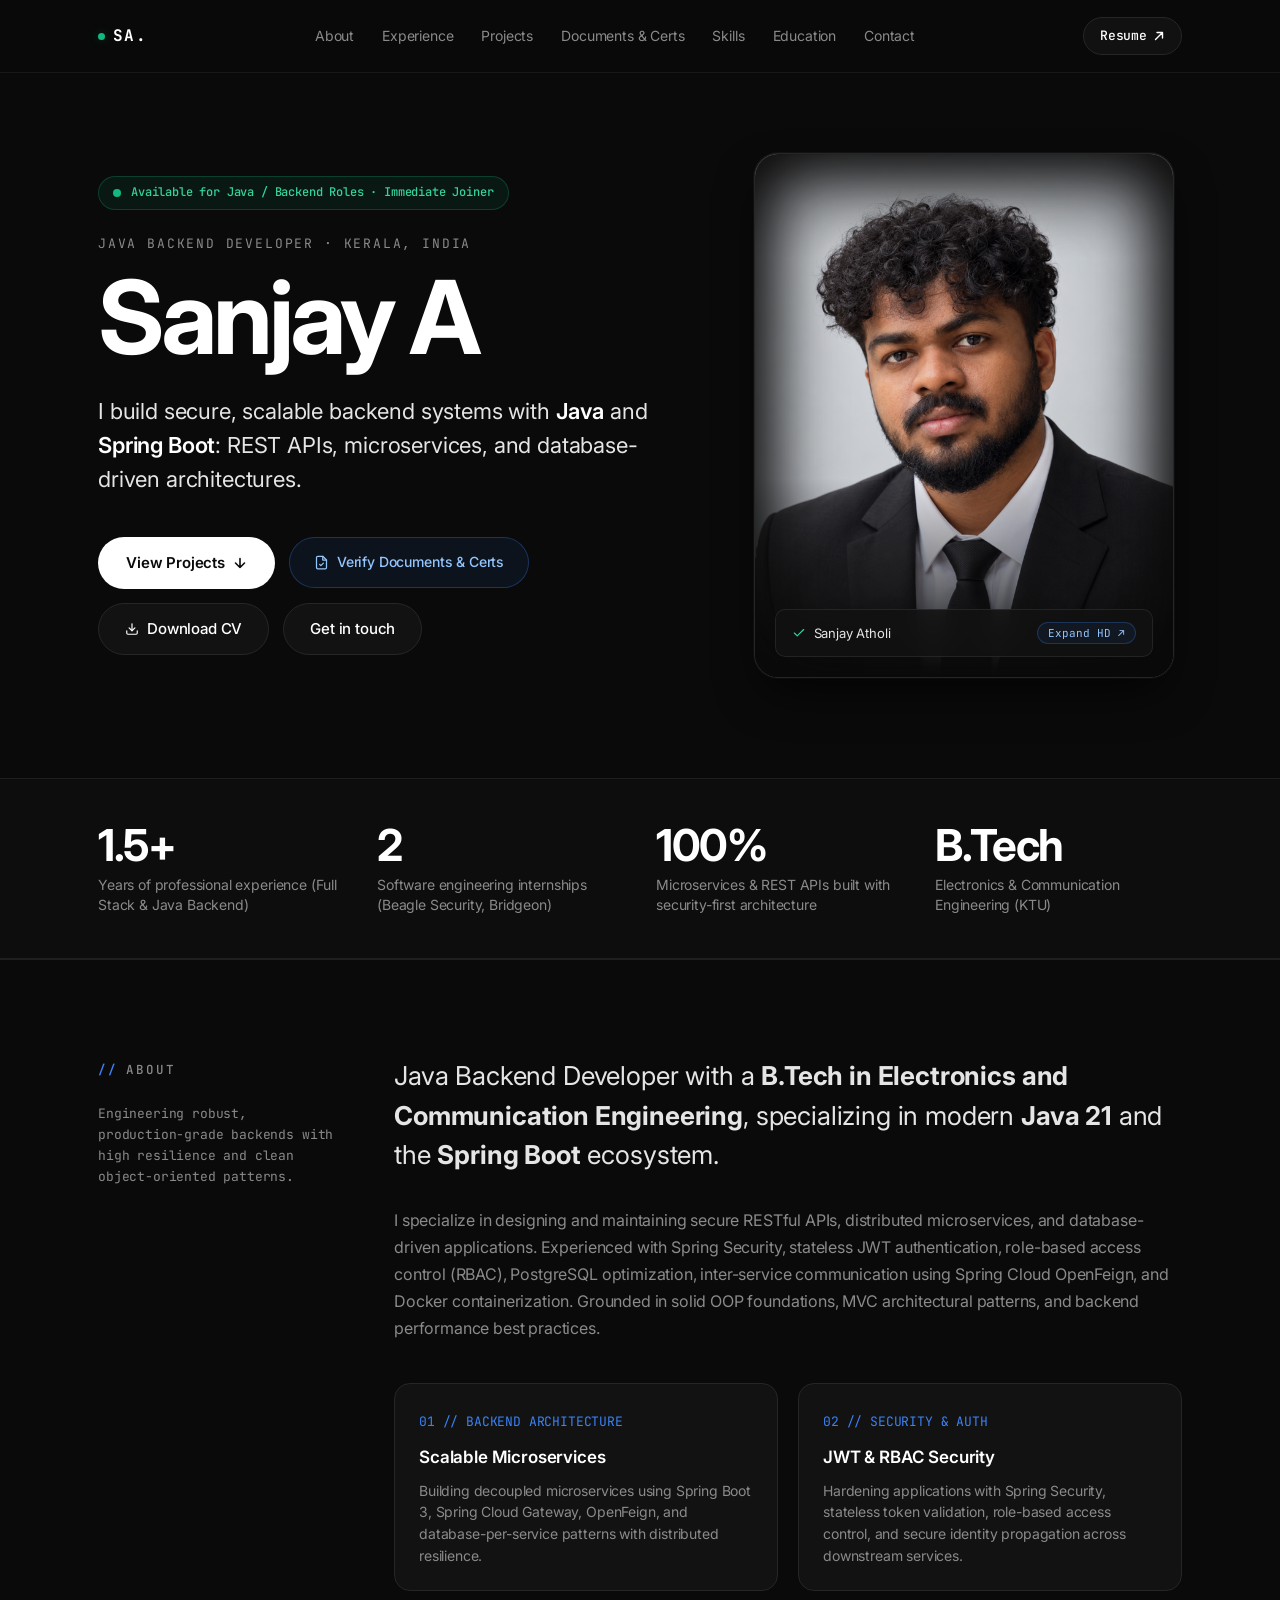
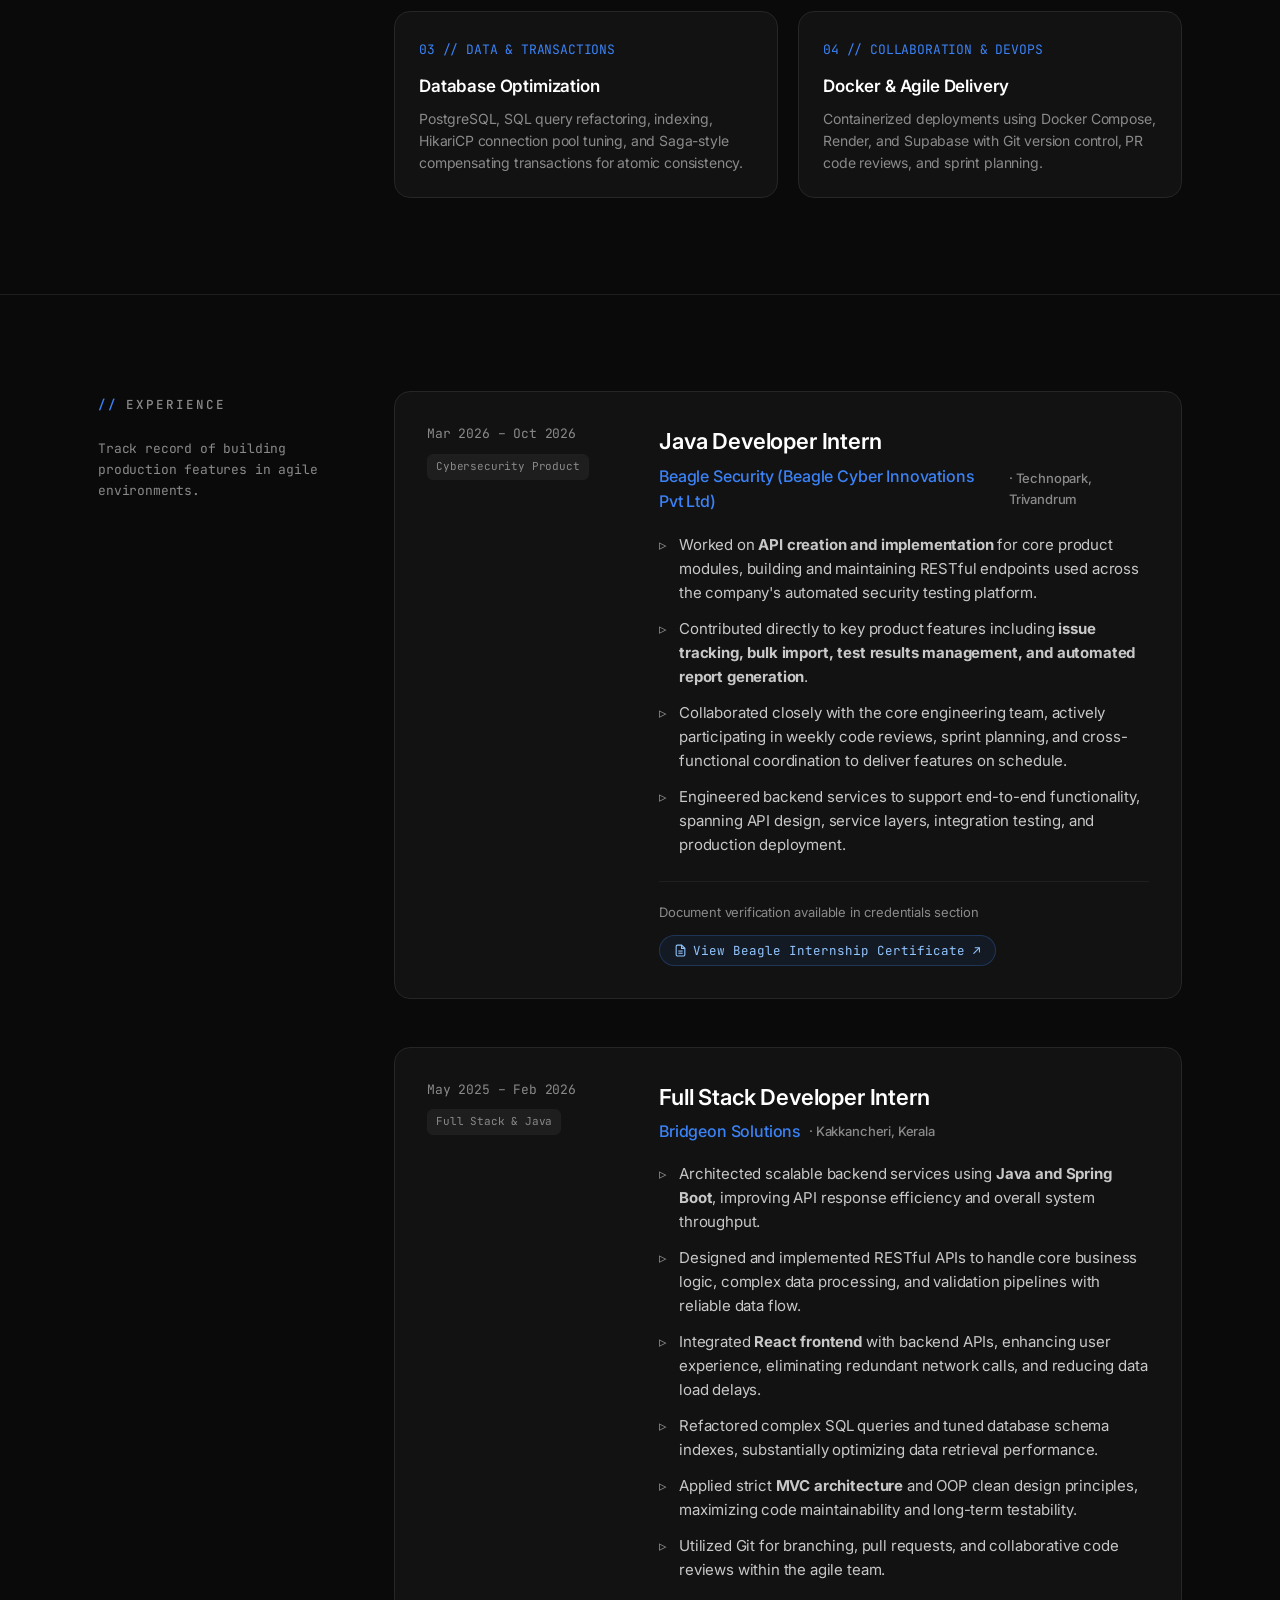
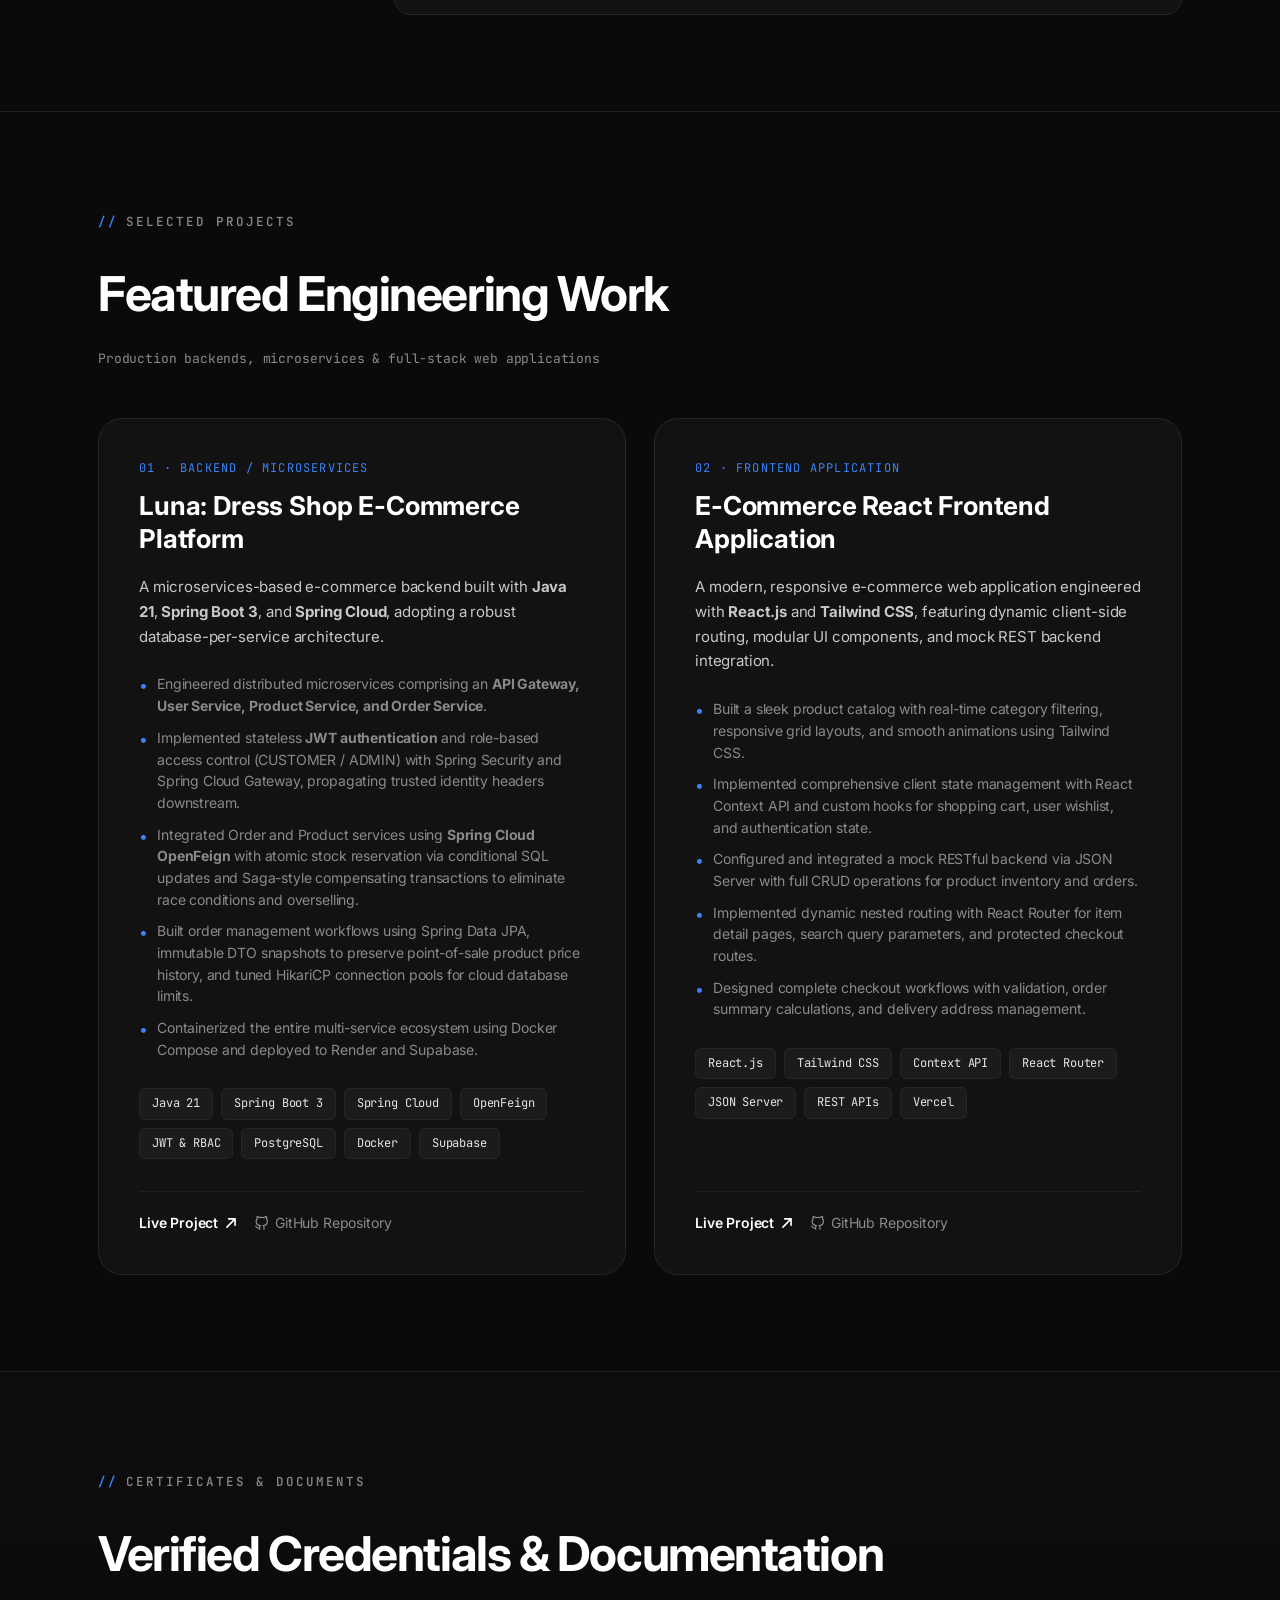
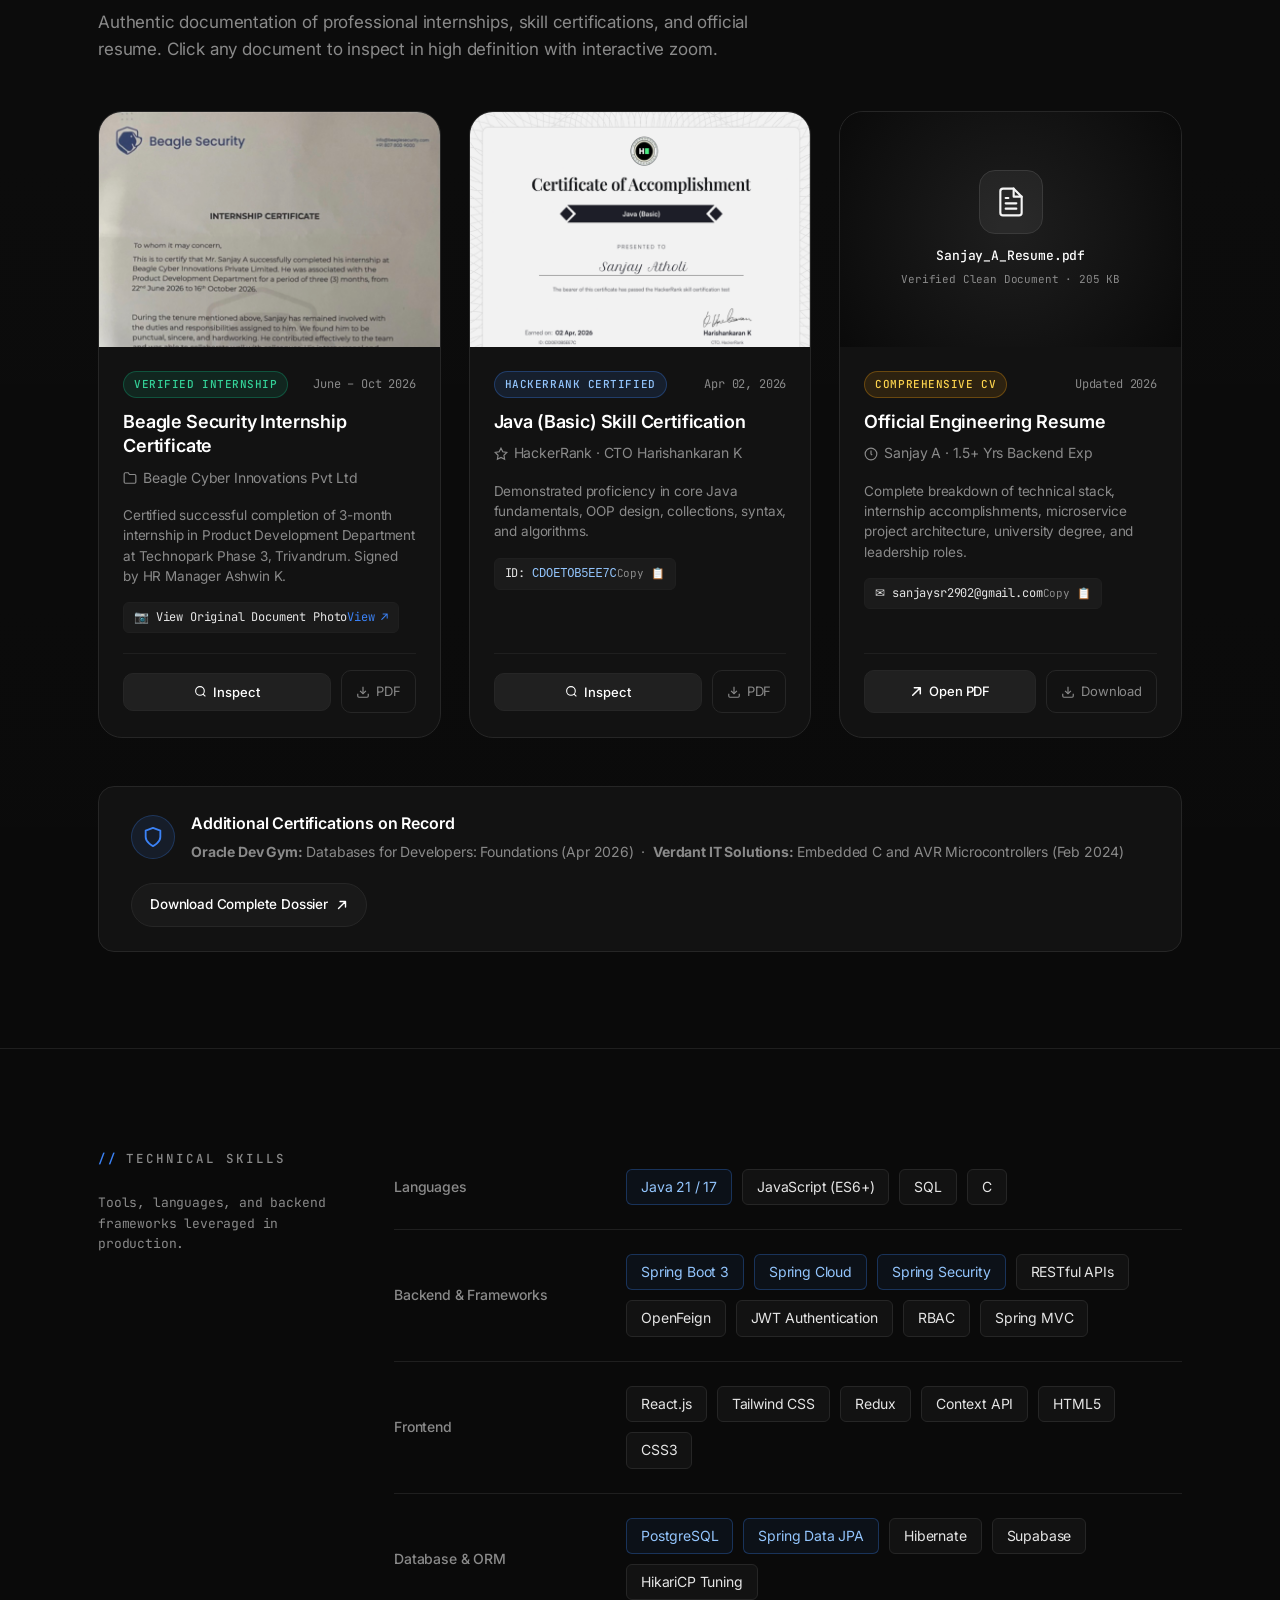
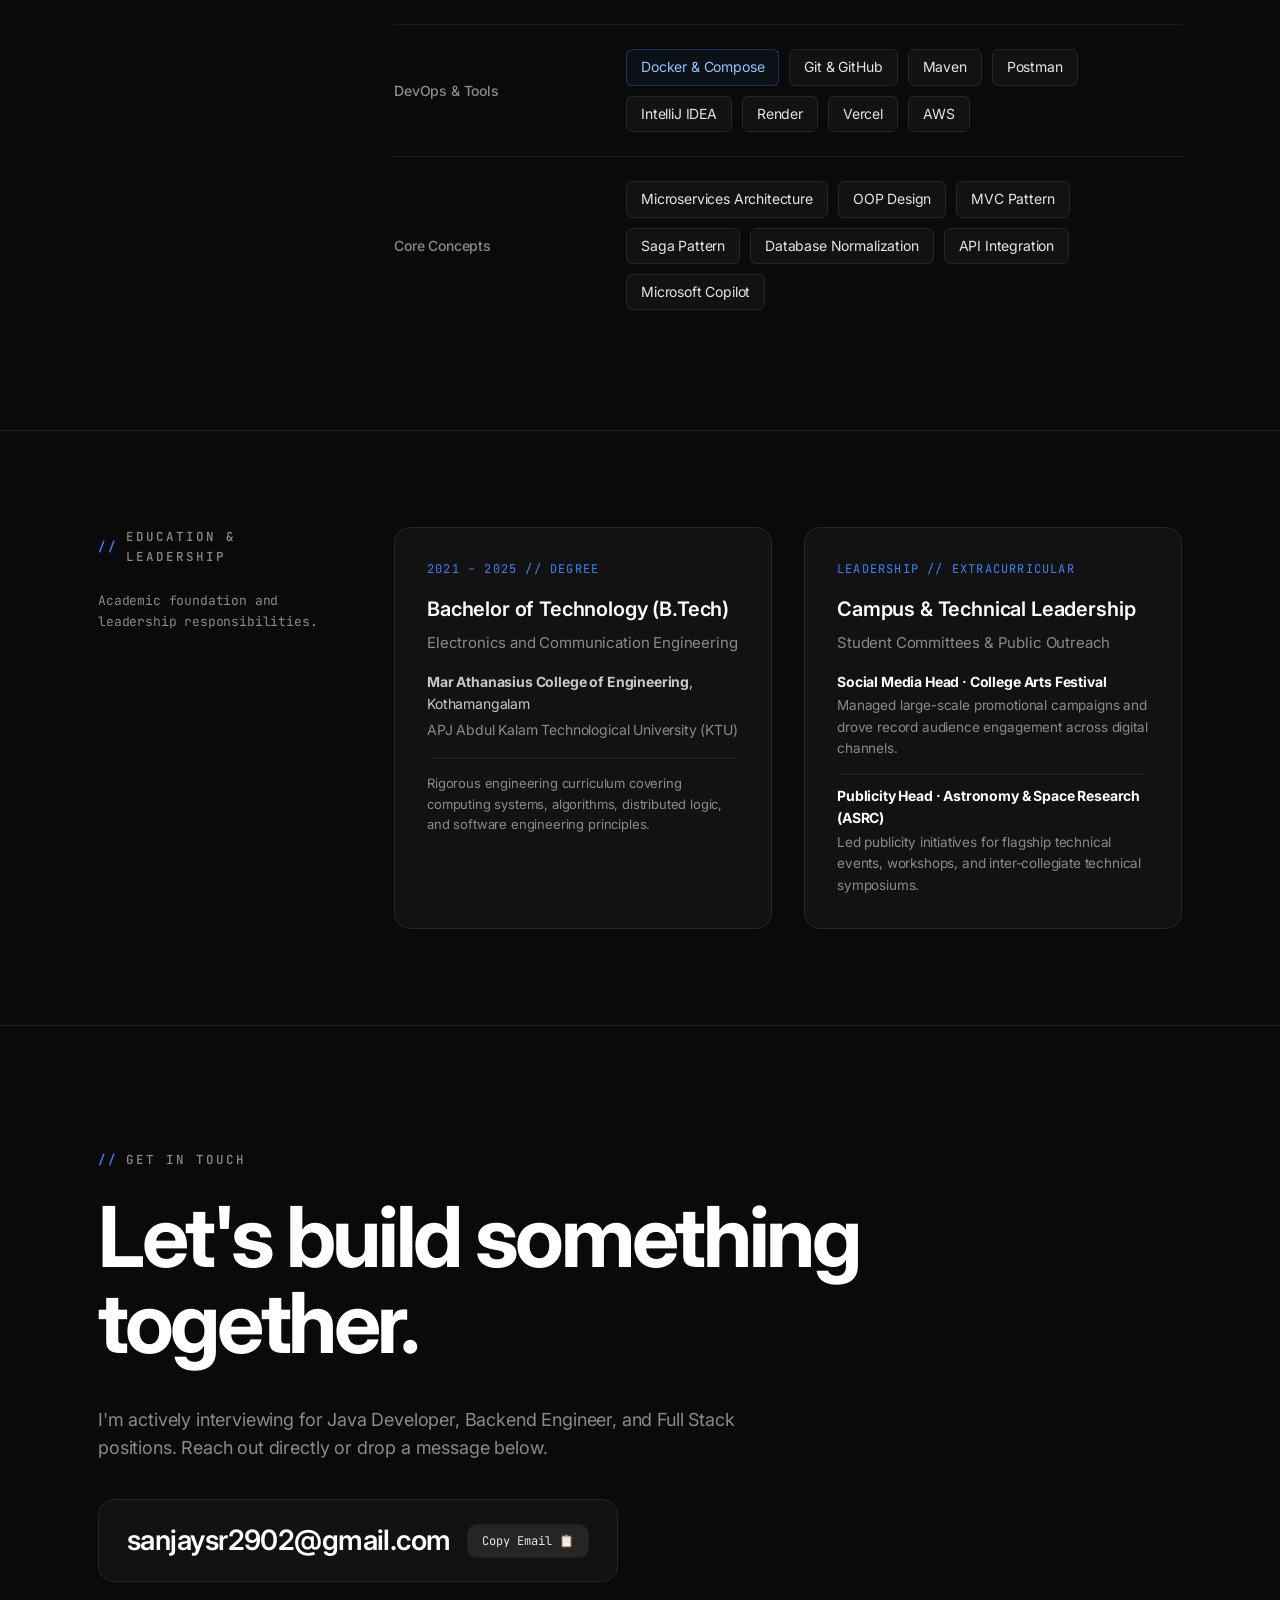
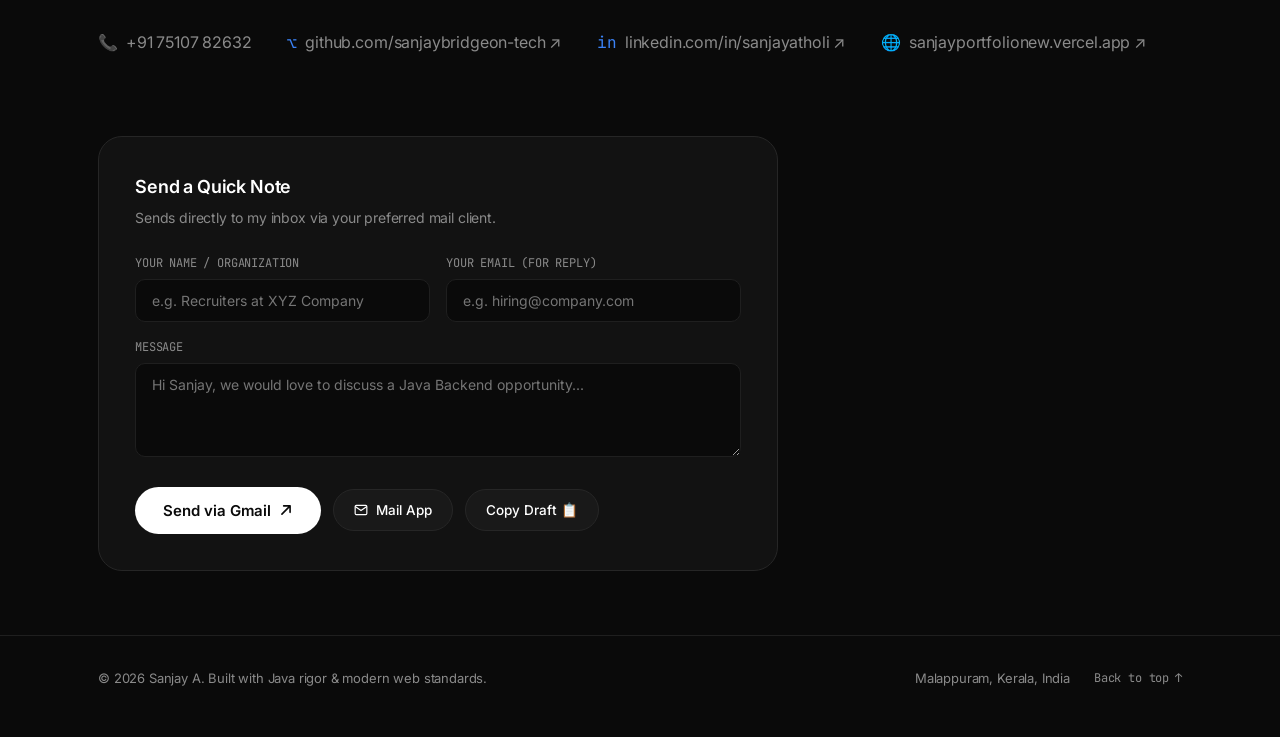
==== commit 2f57a714: "Fix contact form: add direct Gmail compose, mail app fallback, and copy draft" ====
--- a/index.html
+++ b/index.html
@@ -856,11 +856,20 @@
           </p>
 
           <form id="quickMessageForm" style="display: flex; flex-direction: column; gap: 16px;">
-            <div>
-              <label for="senderName" style="display: block; font-family: var(--font-mono); font-size: 12px; color: var(--text-muted); margin-bottom: 6px; text-transform: uppercase;">
-                Your Name / Organization
-              </label>
-              <input type="text" id="senderName" placeholder="e.g. Recruiters at XYZ Company" style="width: 100%; padding: 12px 16px; background: #0A0A0A; border: 1px solid var(--border-subtle); border-radius: var(--radius-md); color: var(--text-primary); font-family: inherit; font-size: 14px;">
+            <div class="form-row-2col">
+              <div>
+                <label for="senderName" style="display: block; font-family: var(--font-mono); font-size: 12px; color: var(--text-muted); margin-bottom: 6px; text-transform: uppercase;">
+                  Your Name / Organization
+                </label>
+                <input type="text" id="senderName" placeholder="e.g. Recruiters at XYZ Company" style="width: 100%; padding: 12px 16px; background: #0A0A0A; border: 1px solid var(--border-subtle); border-radius: var(--radius-md); color: var(--text-primary); font-family: inherit; font-size: 14px;">
+              </div>
+
+              <div>
+                <label for="senderEmail" style="display: block; font-family: var(--font-mono); font-size: 12px; color: var(--text-muted); margin-bottom: 6px; text-transform: uppercase;">
+                  Your Email (for reply)
+                </label>
+                <input type="email" id="senderEmail" placeholder="e.g. hiring@company.com" style="width: 100%; padding: 12px 16px; background: #0A0A0A; border: 1px solid var(--border-subtle); border-radius: var(--radius-md); color: var(--text-primary); font-family: inherit; font-size: 14px;">
+              </div>
             </div>
 
             <div>
@@ -870,12 +879,26 @@
               <textarea id="senderMessage" rows="4" placeholder="Hi Sanjay, we would love to discuss a Java Backend opportunity..." style="width: 100%; padding: 12px 16px; background: #0A0A0A; border: 1px solid var(--border-subtle); border-radius: var(--radius-md); color: var(--text-primary); font-family: inherit; font-size: 14px; resize: vertical;"></textarea>
             </div>
 
-            <button type="submit" class="btn-primary" style="align-self: flex-start; margin-top: 4px;">
-              <span>Send Message</span>
-              <svg width="14" height="14" viewBox="0 0 12 12" fill="none">
-                <path d="M2.5 9.5L9.5 2.5M9.5 2.5H4M9.5 2.5V8" stroke="currentColor" stroke-width="1.4" stroke-linecap="round" stroke-linejoin="round"/>
-              </svg>
-            </button>
+            <div style="display: flex; flex-wrap: wrap; align-items: center; gap: 12px; margin-top: 6px;">
+              <button type="submit" id="btnSendGmail" class="btn-primary" title="Open Gmail with this message in a new tab">
+                <span>Send via Gmail</span>
+                <svg width="14" height="14" viewBox="0 0 12 12" fill="none">
+                  <path d="M2.5 9.5L9.5 2.5M9.5 2.5H4M9.5 2.5V8" stroke="currentColor" stroke-width="1.4" stroke-linecap="round" stroke-linejoin="round"/>
+                </svg>
+              </button>
+
+              <button type="button" id="btnSendMailApp" class="btn-secondary" style="font-size: 13.5px; padding: 12px 20px;" title="Open in your default mail application">
+                <svg width="14" height="14" viewBox="0 0 24 24" fill="none" stroke="currentColor" stroke-width="2">
+                  <path d="M4 4h16c1.1 0 2 .9 2 2v12c0 1.1-.9 2-2 2H4c-1.1 0-2-.9-2-2V6c0-1.1.9-2 2-2z"></path>
+                  <polyline points="22,6 12,13 2,6"></polyline>
+                </svg>
+                <span>Mail App</span>
+              </button>
+
+              <button type="button" id="btnCopyDraft" class="btn-secondary" style="font-size: 13.5px; padding: 12px 20px;" title="Copy message and address to clipboard">
+                <span>Copy Draft 📋</span>
+              </button>
+            </div>
           </form>
         </div>
       </div>
--- a/assets/css/style.css
+++ b/assets/css/style.css
@@ -1290,6 +1290,18 @@
 .contact-link-item span.icon {
   font-family: var(--font-mono);
   color: var(--accent-blue);
+}
+
+.form-row-2col {
+  display: grid;
+  grid-template-columns: 1fr 1fr;
+  gap: 16px;
+}
+
+@media (max-width: 600px) {
+  .form-row-2col {
+    grid-template-columns: 1fr;
+  }
 }
 
 /* ==========================================================================
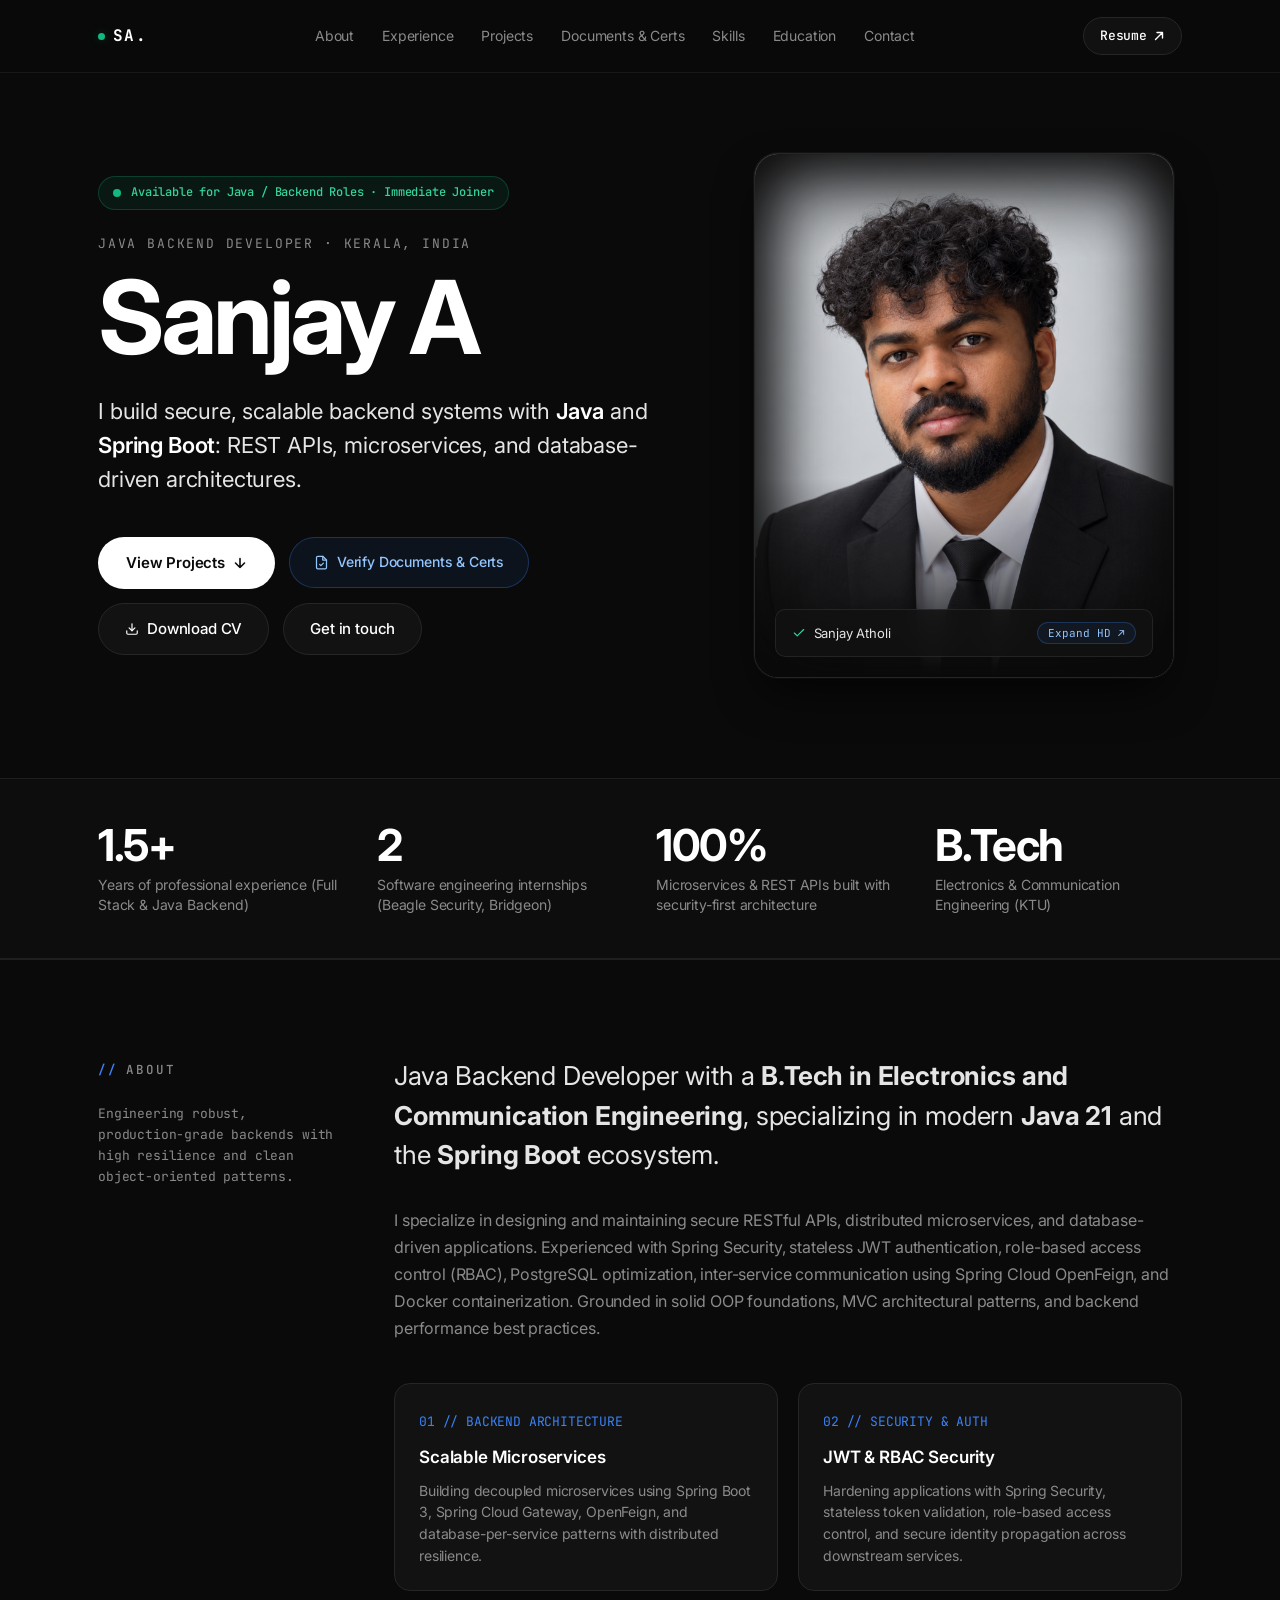
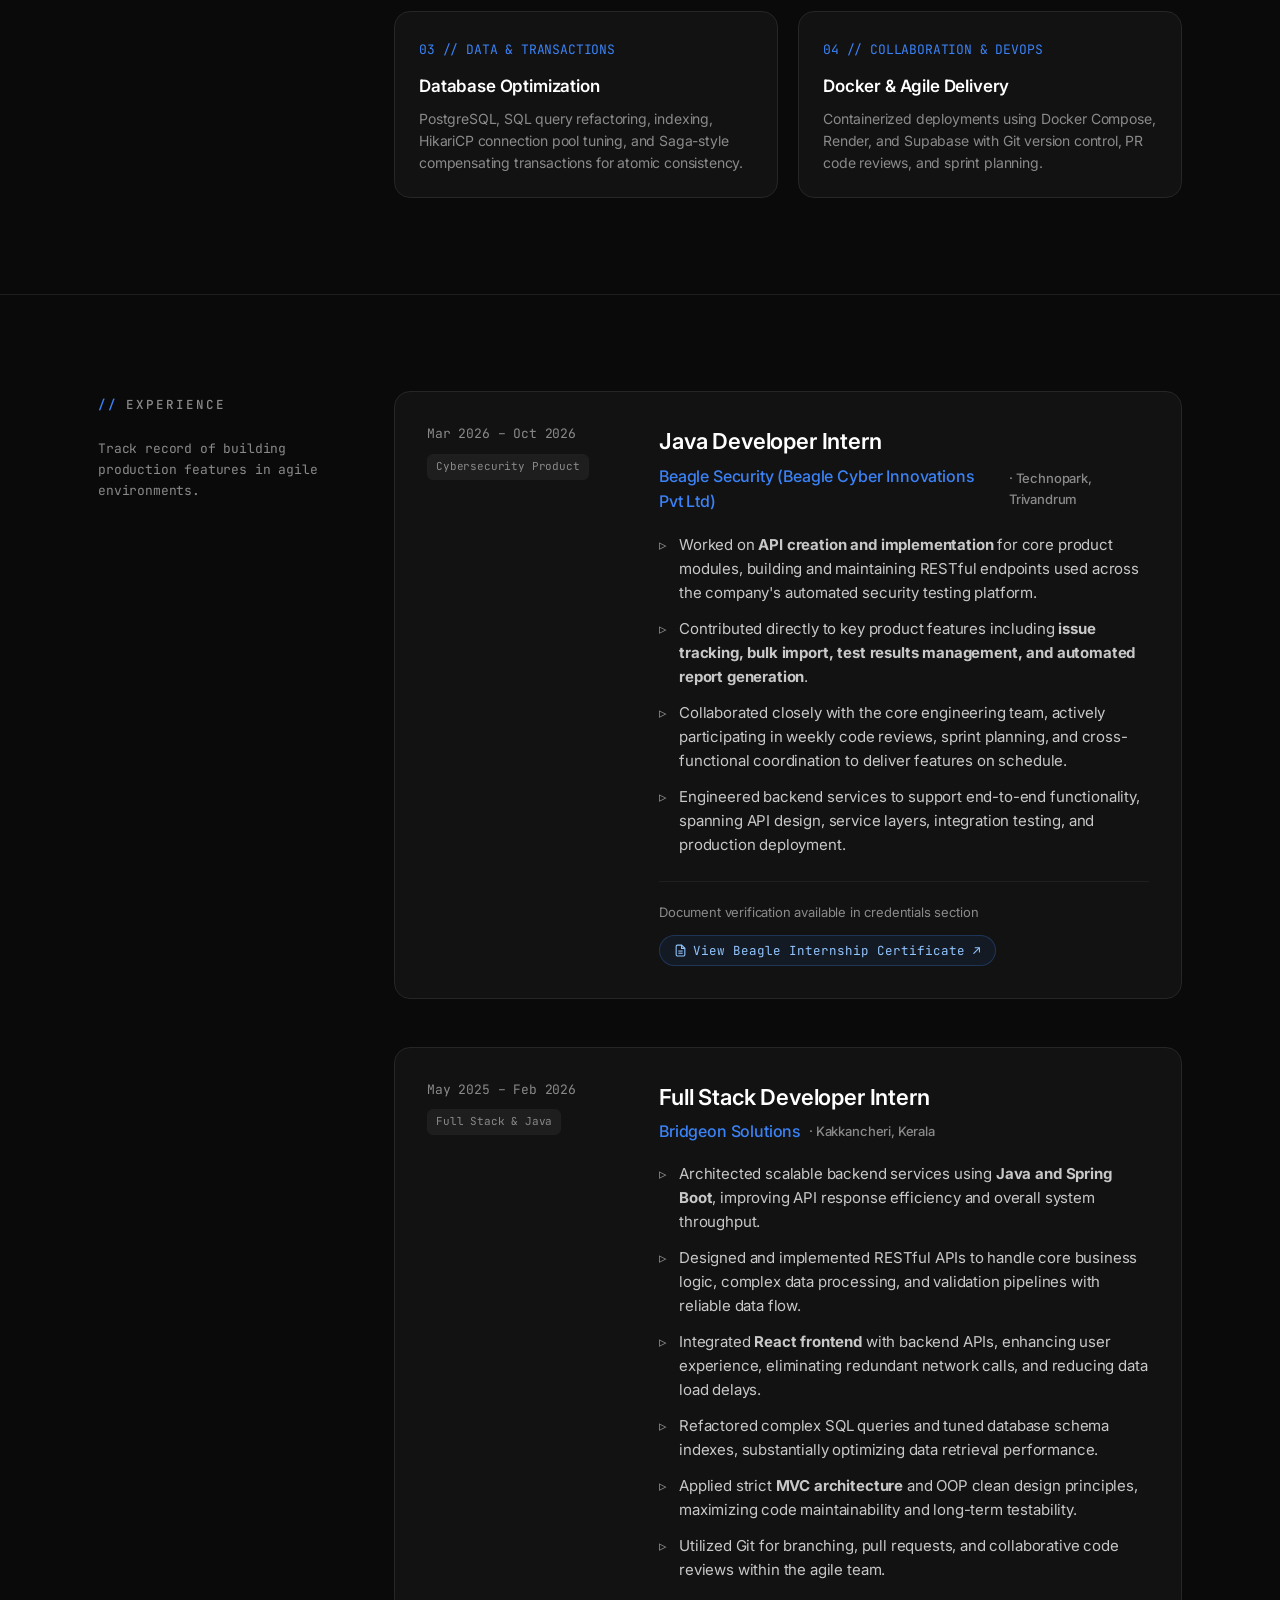
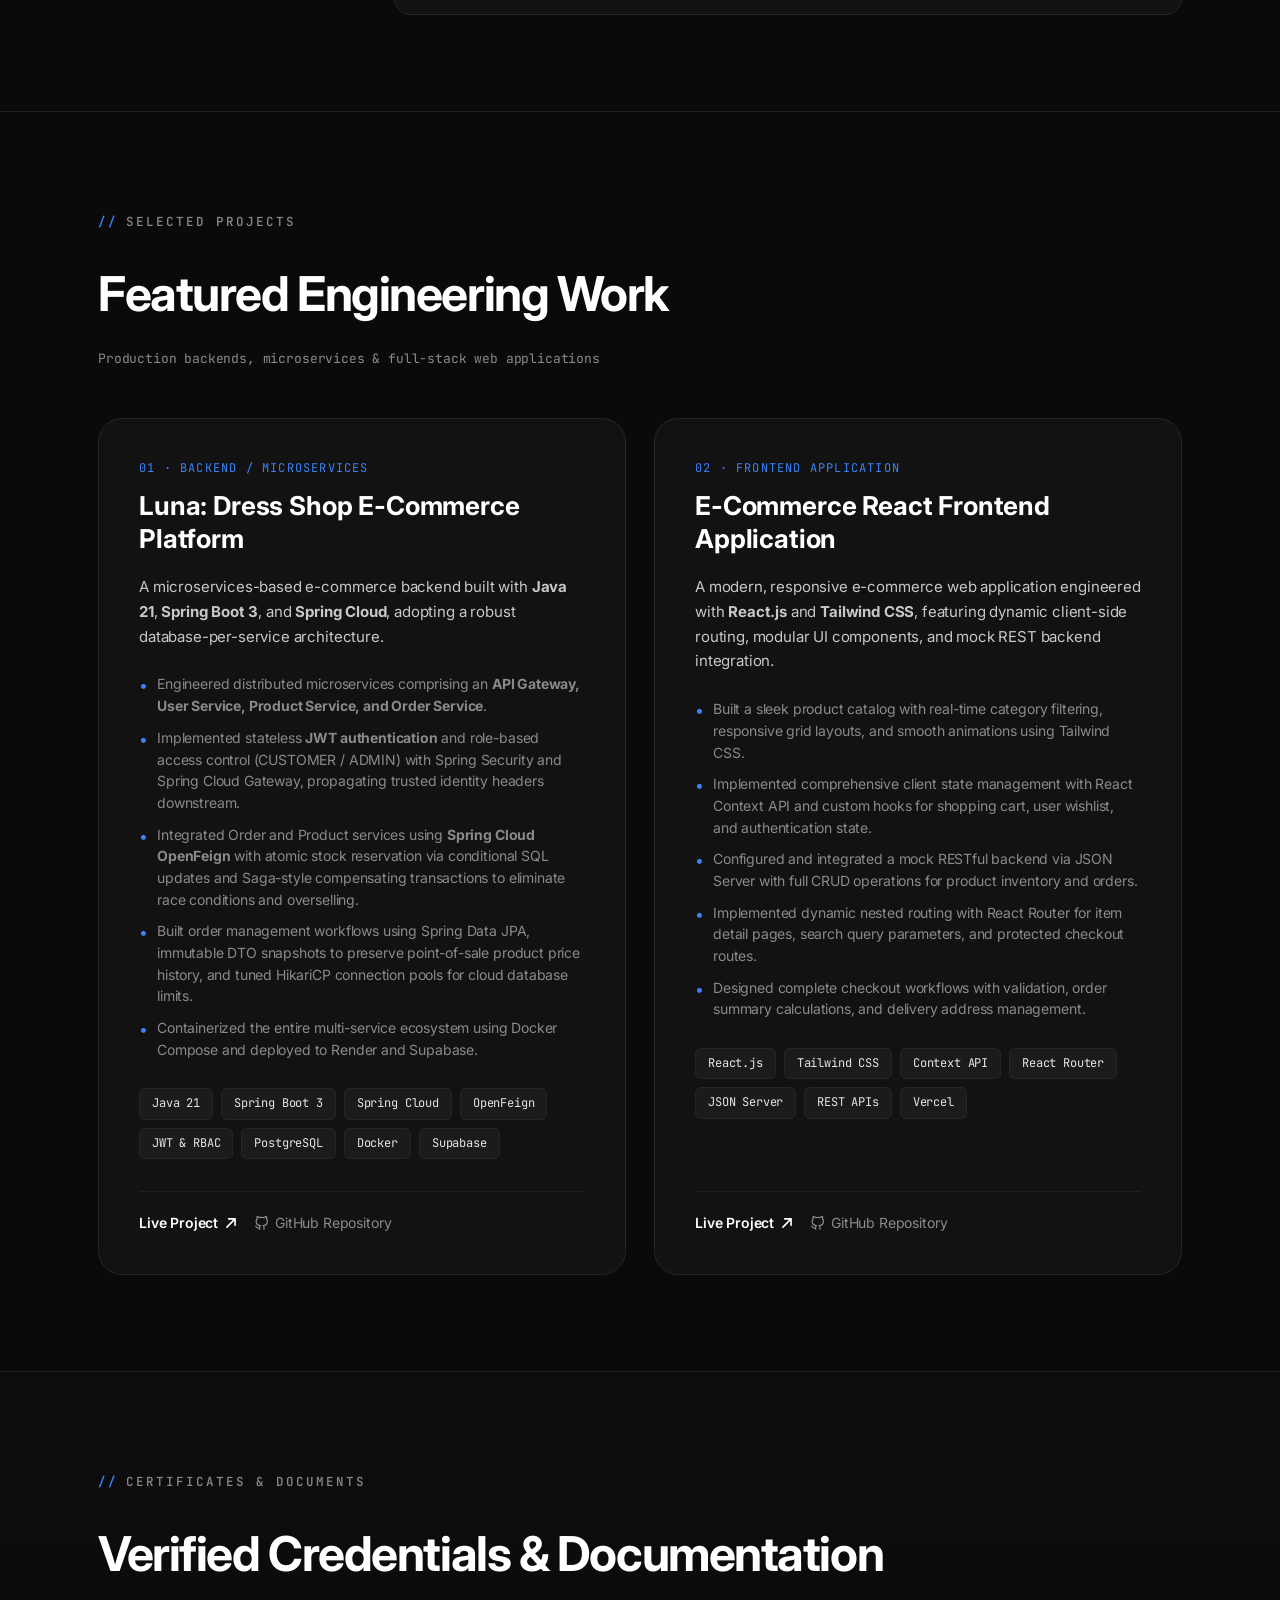
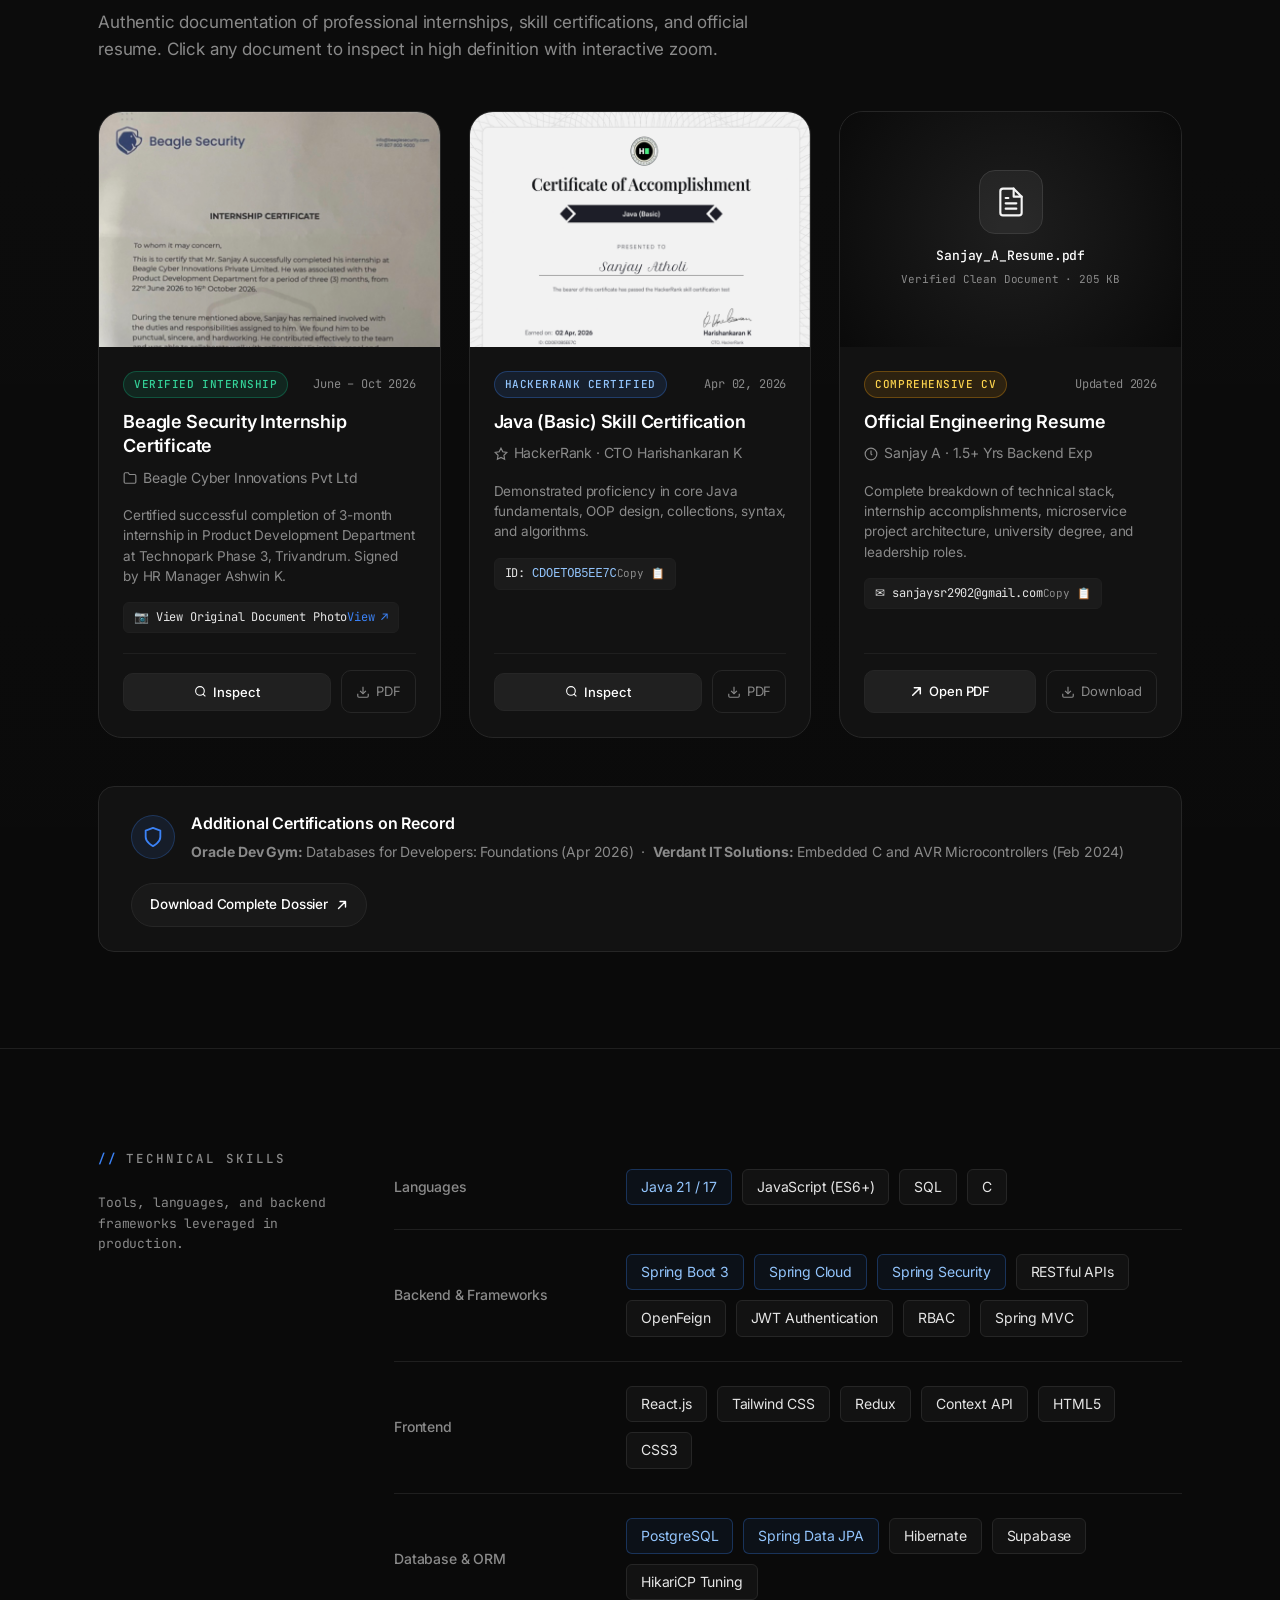
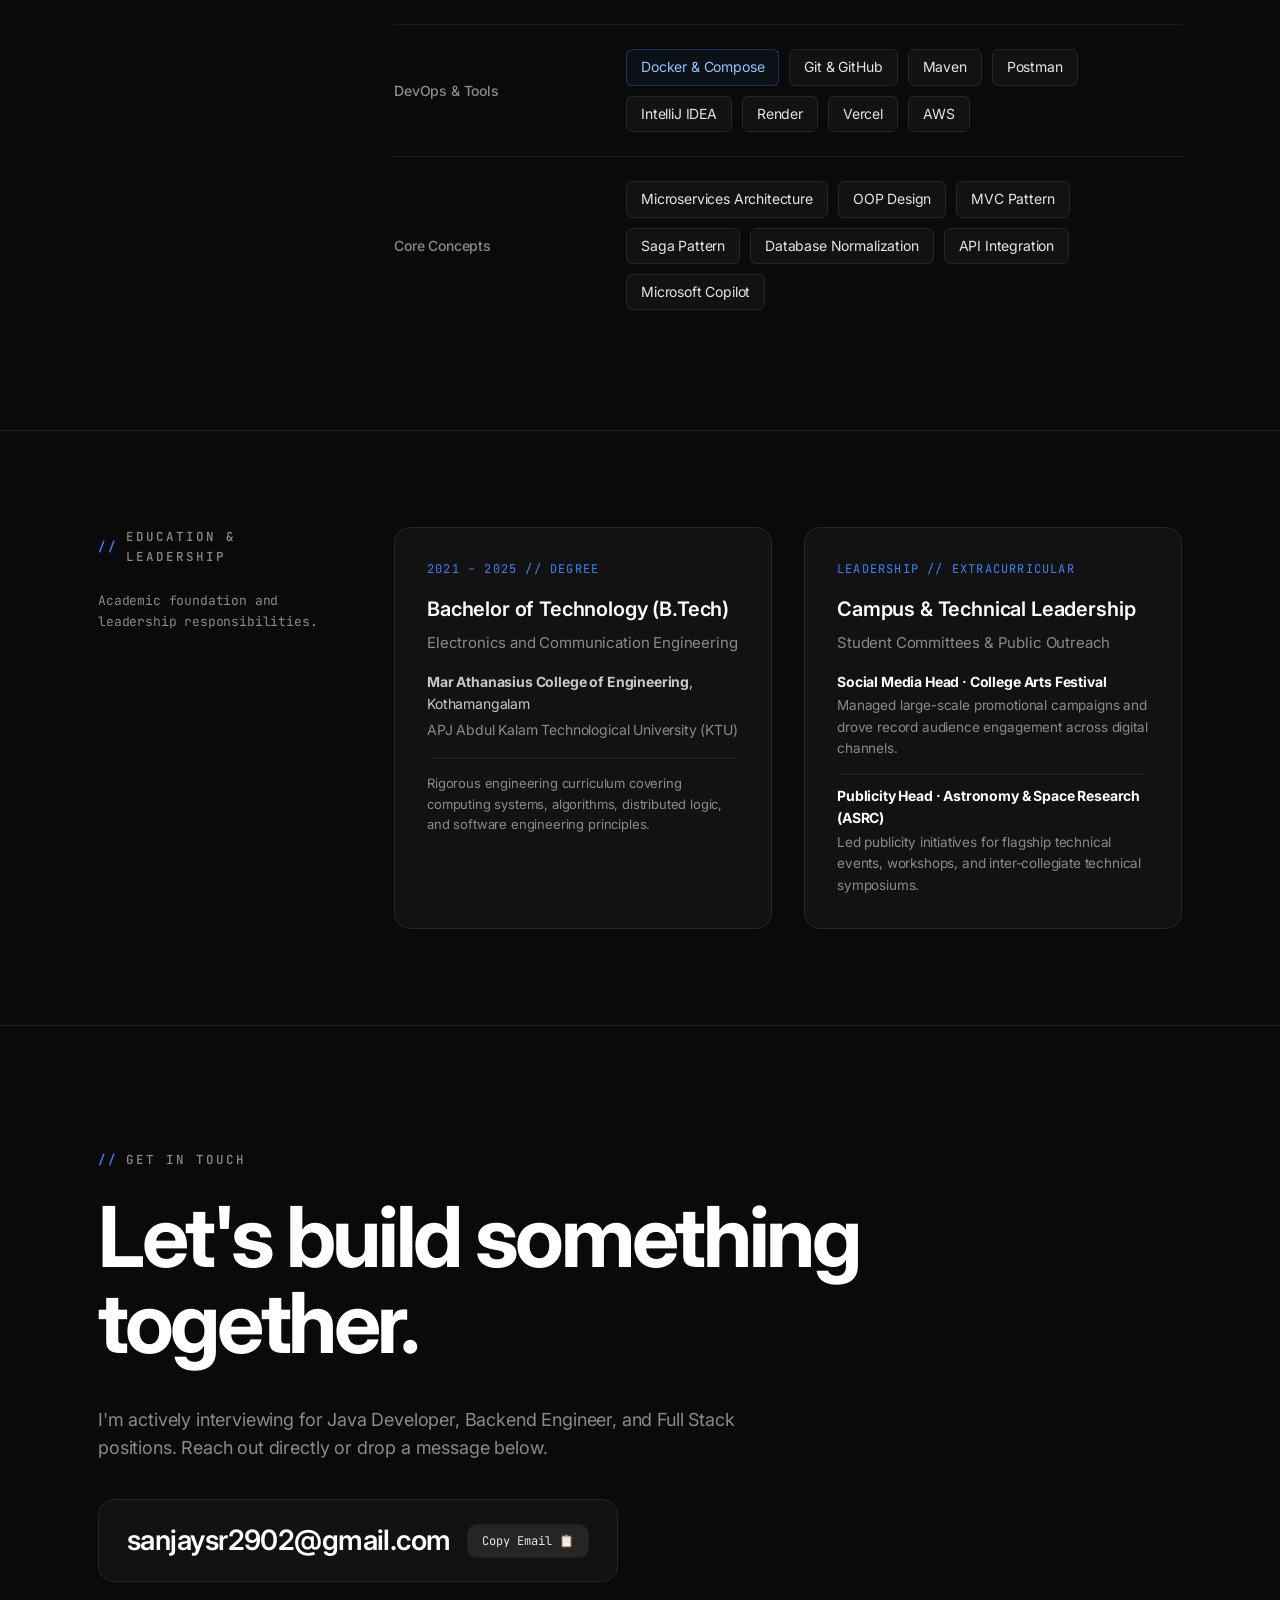
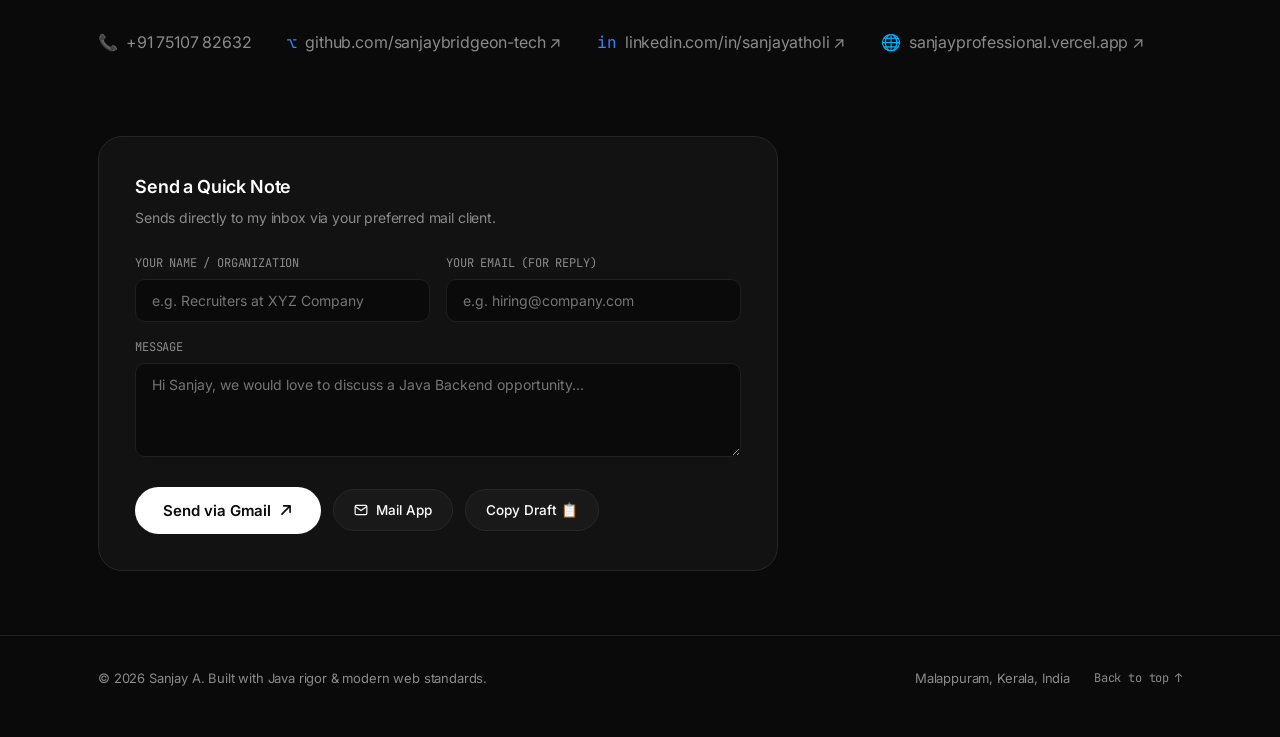
==== commit 8053157d: "Update resume to completed version with sanjayprofessional.vercel.app link" ====
--- a/index.html
+++ b/index.html
@@ -840,9 +840,9 @@
             <span>linkedin.com/in/sanjayatholi ↗</span>
           </a>
 
-          <a href="https://sanjayportfolionew.vercel.app" class="contact-link-item" target="_blank" rel="noopener noreferrer">
+          <a href="https://sanjayprofessional.vercel.app" class="contact-link-item" target="_blank" rel="noopener noreferrer">
             <span class="icon">🌐</span>
-            <span>sanjayportfolionew.vercel.app ↗</span>
+            <span>sanjayprofessional.vercel.app ↗</span>
           </a>
         </div>
 
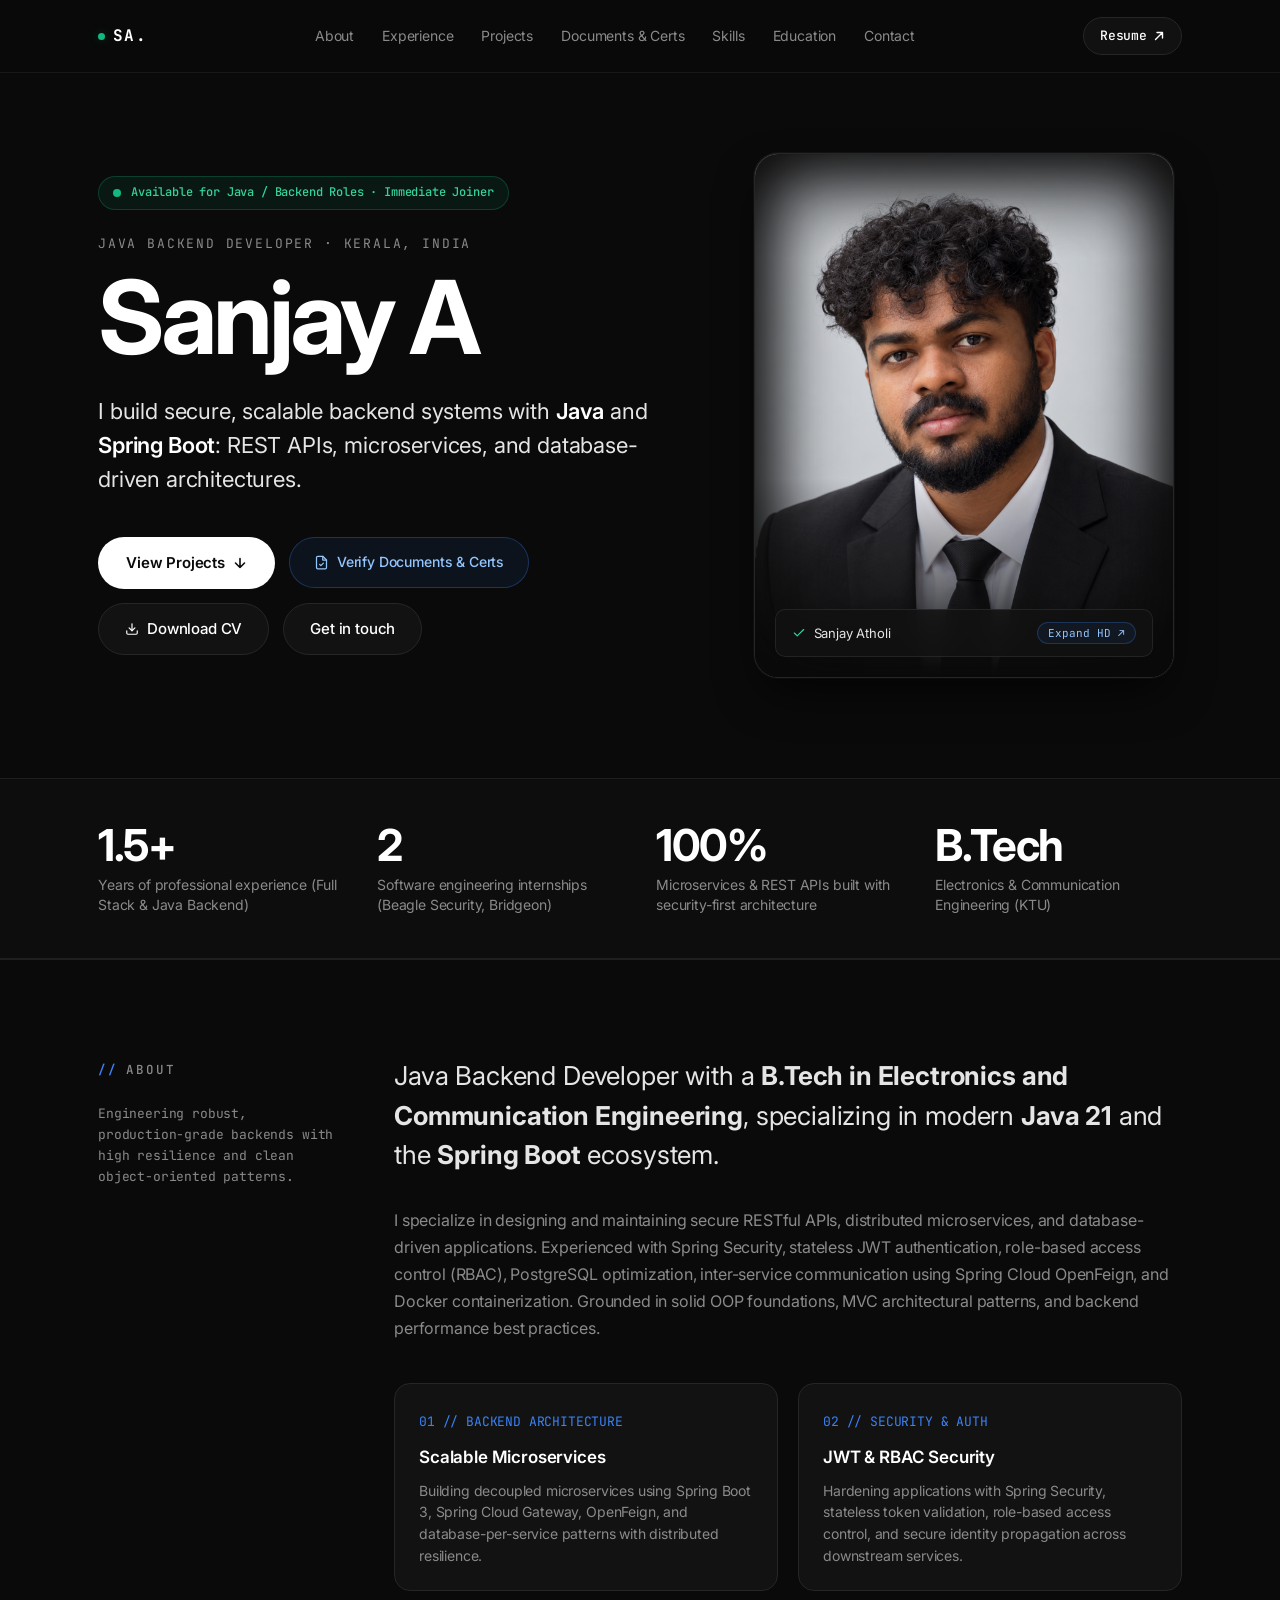
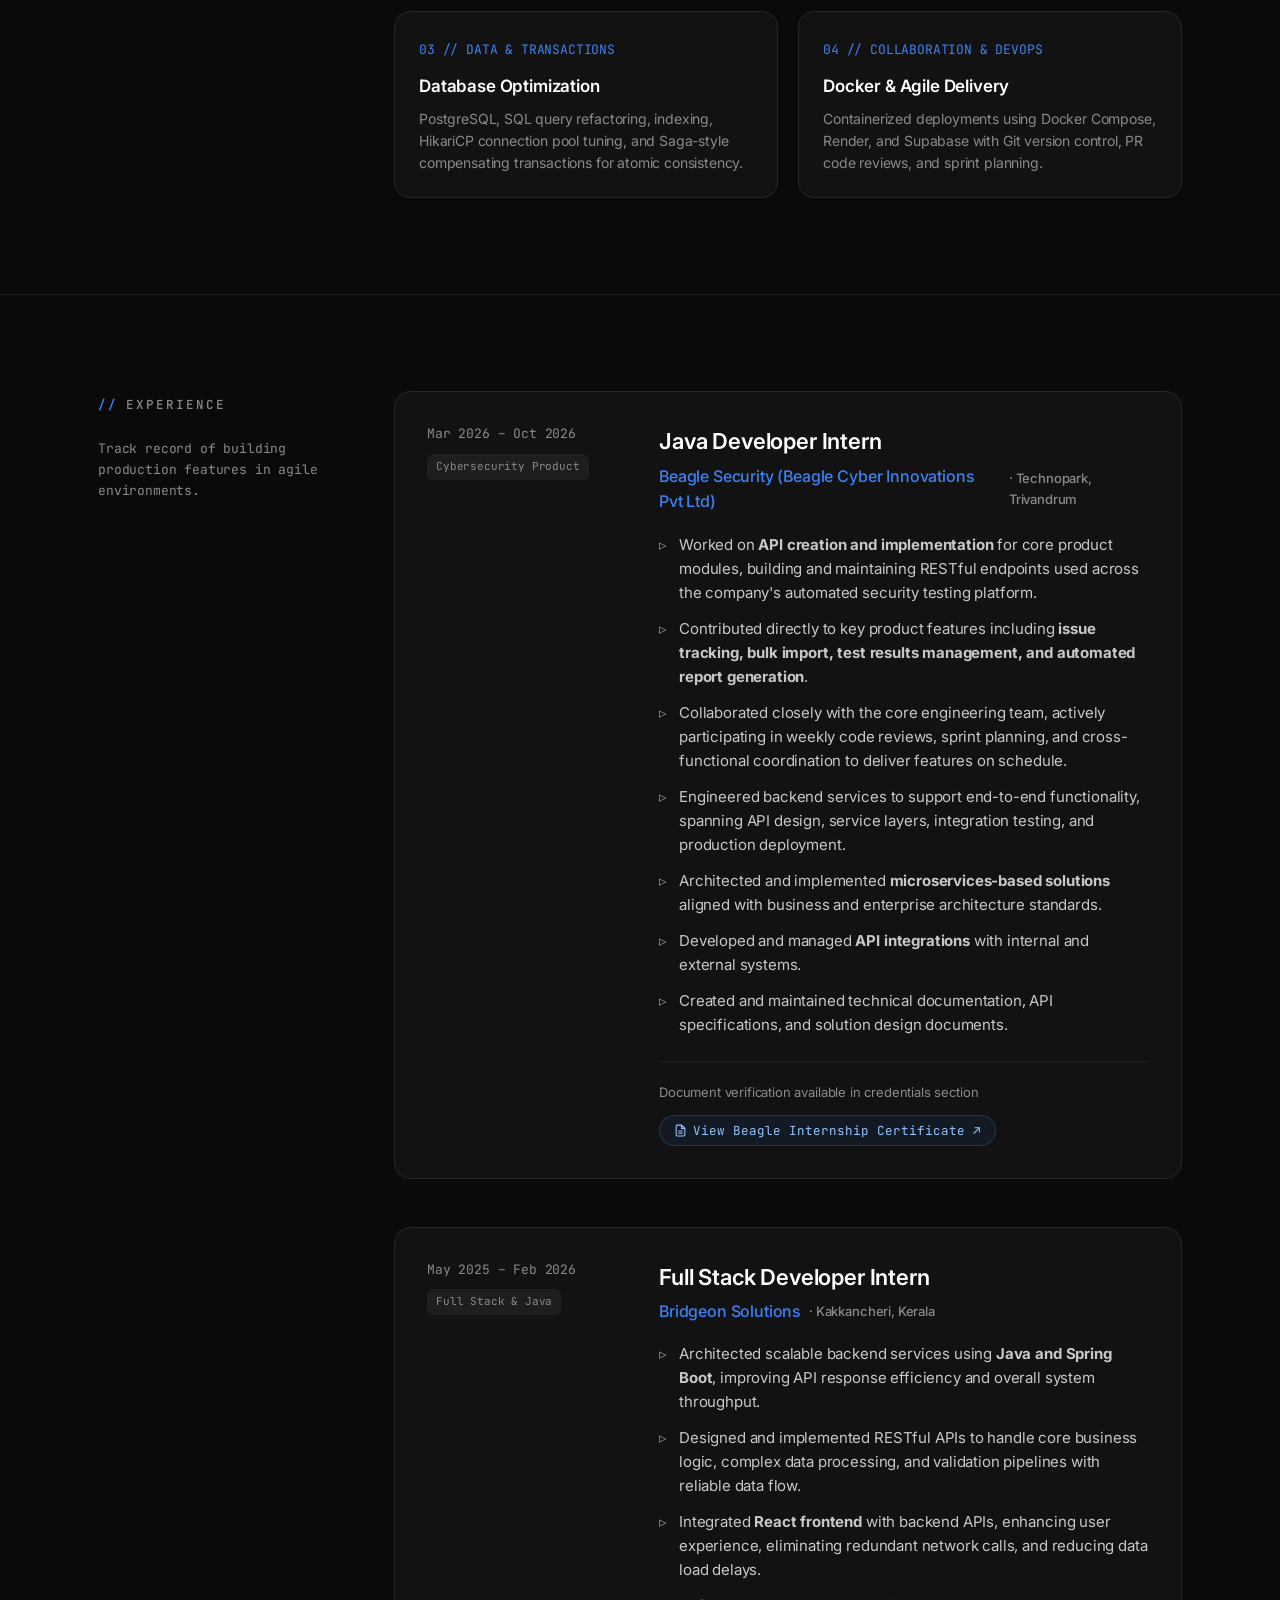
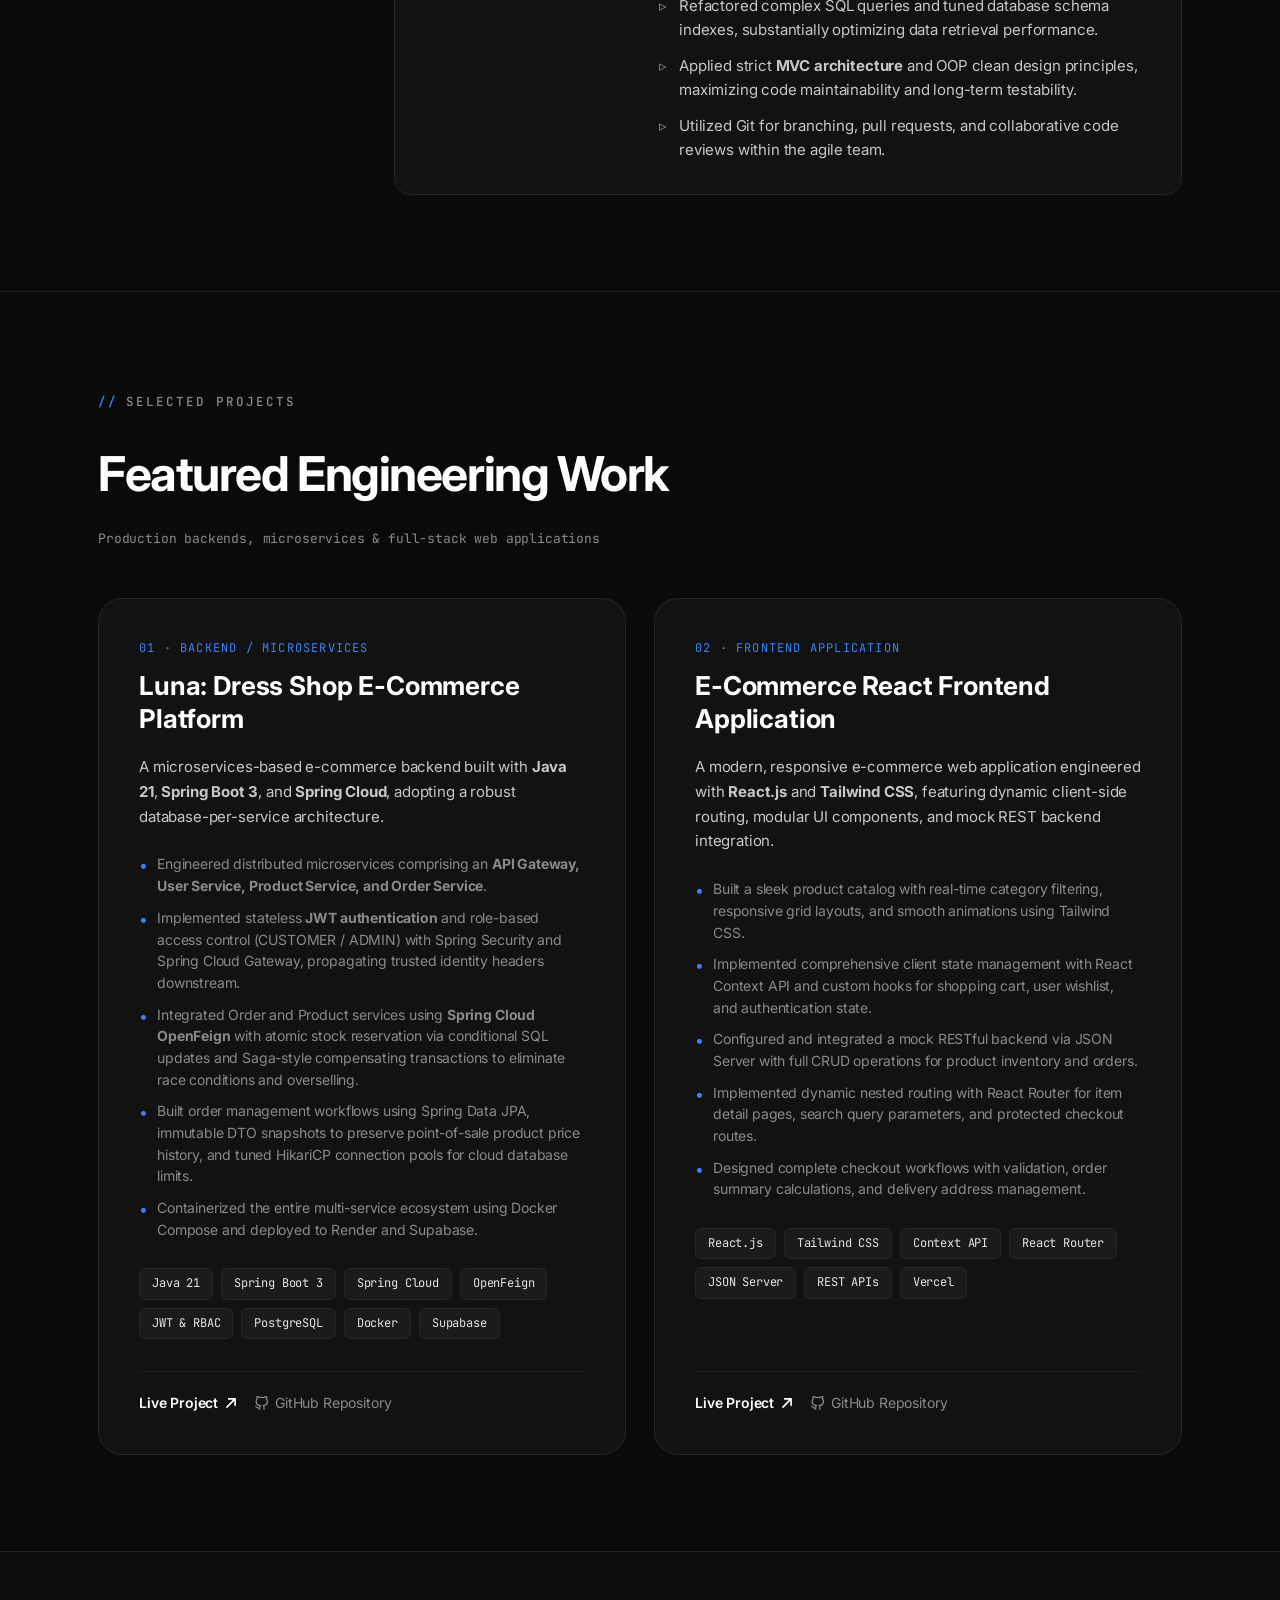
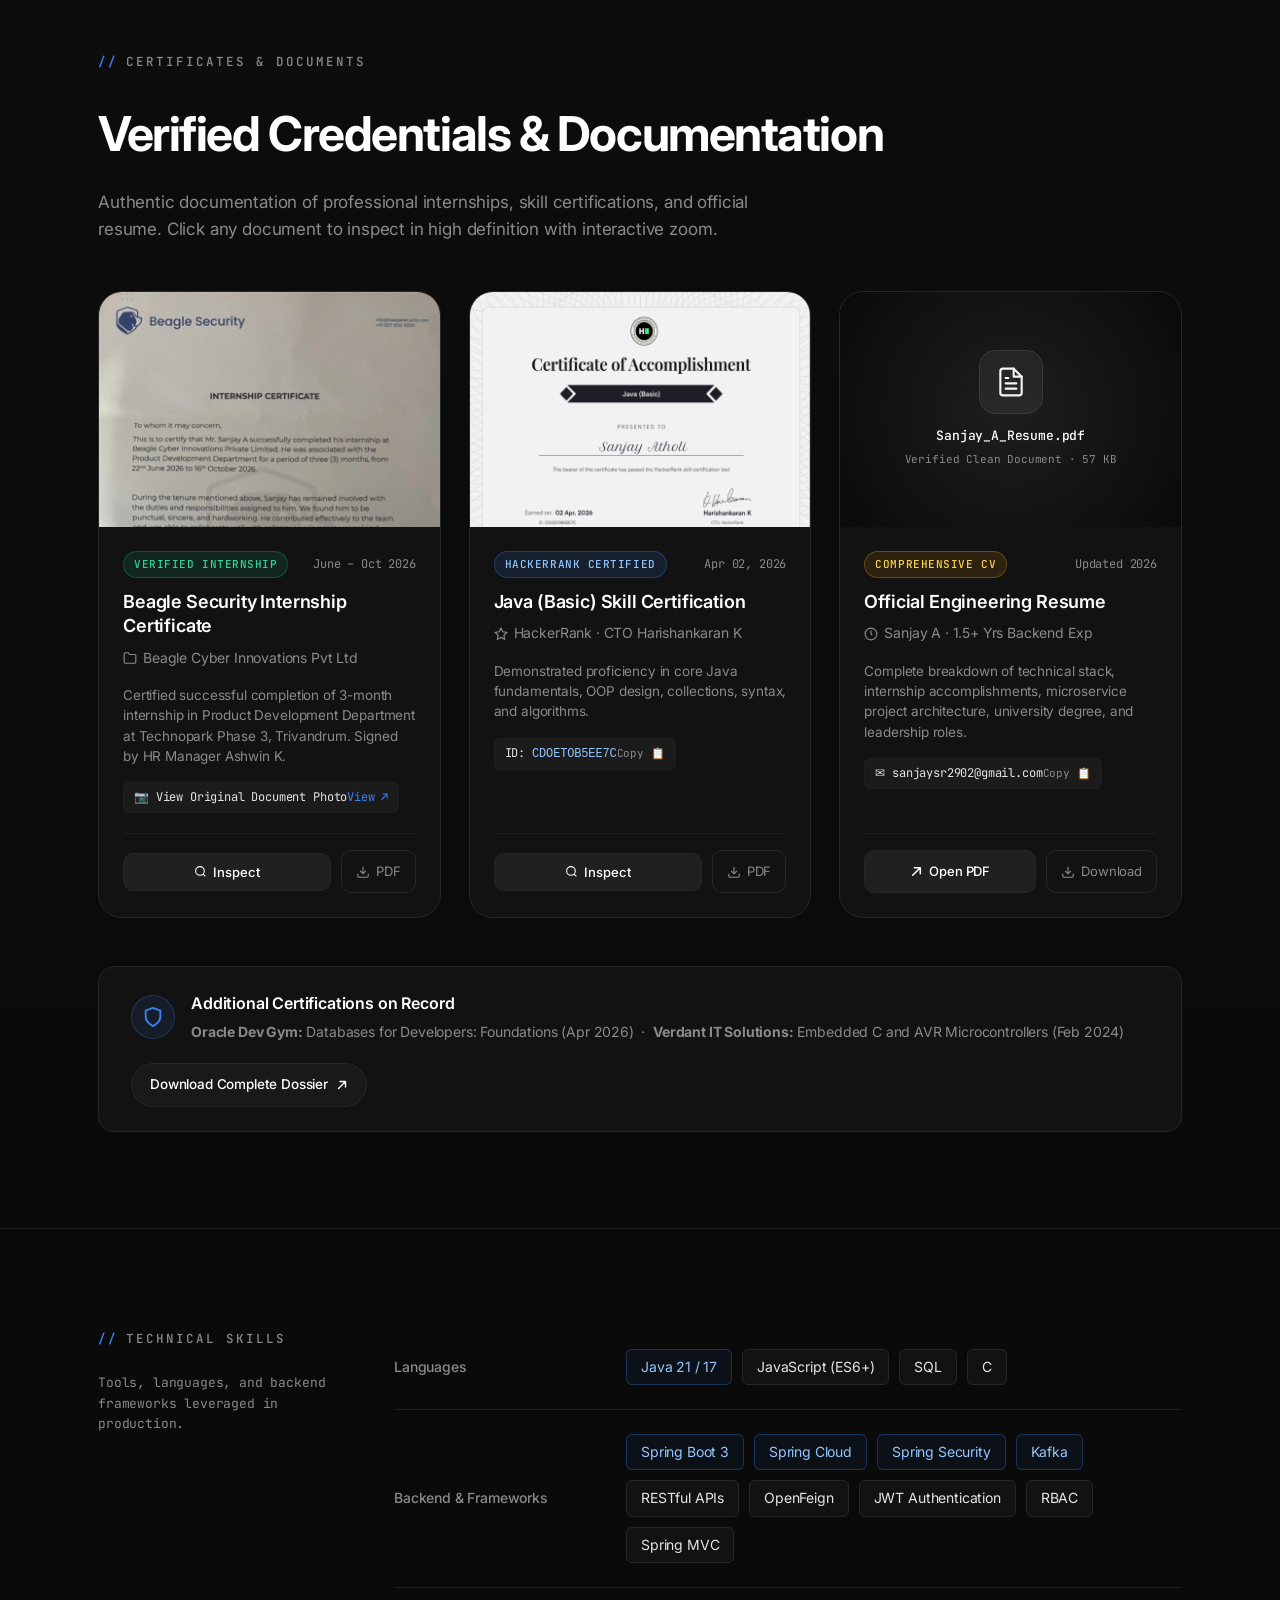
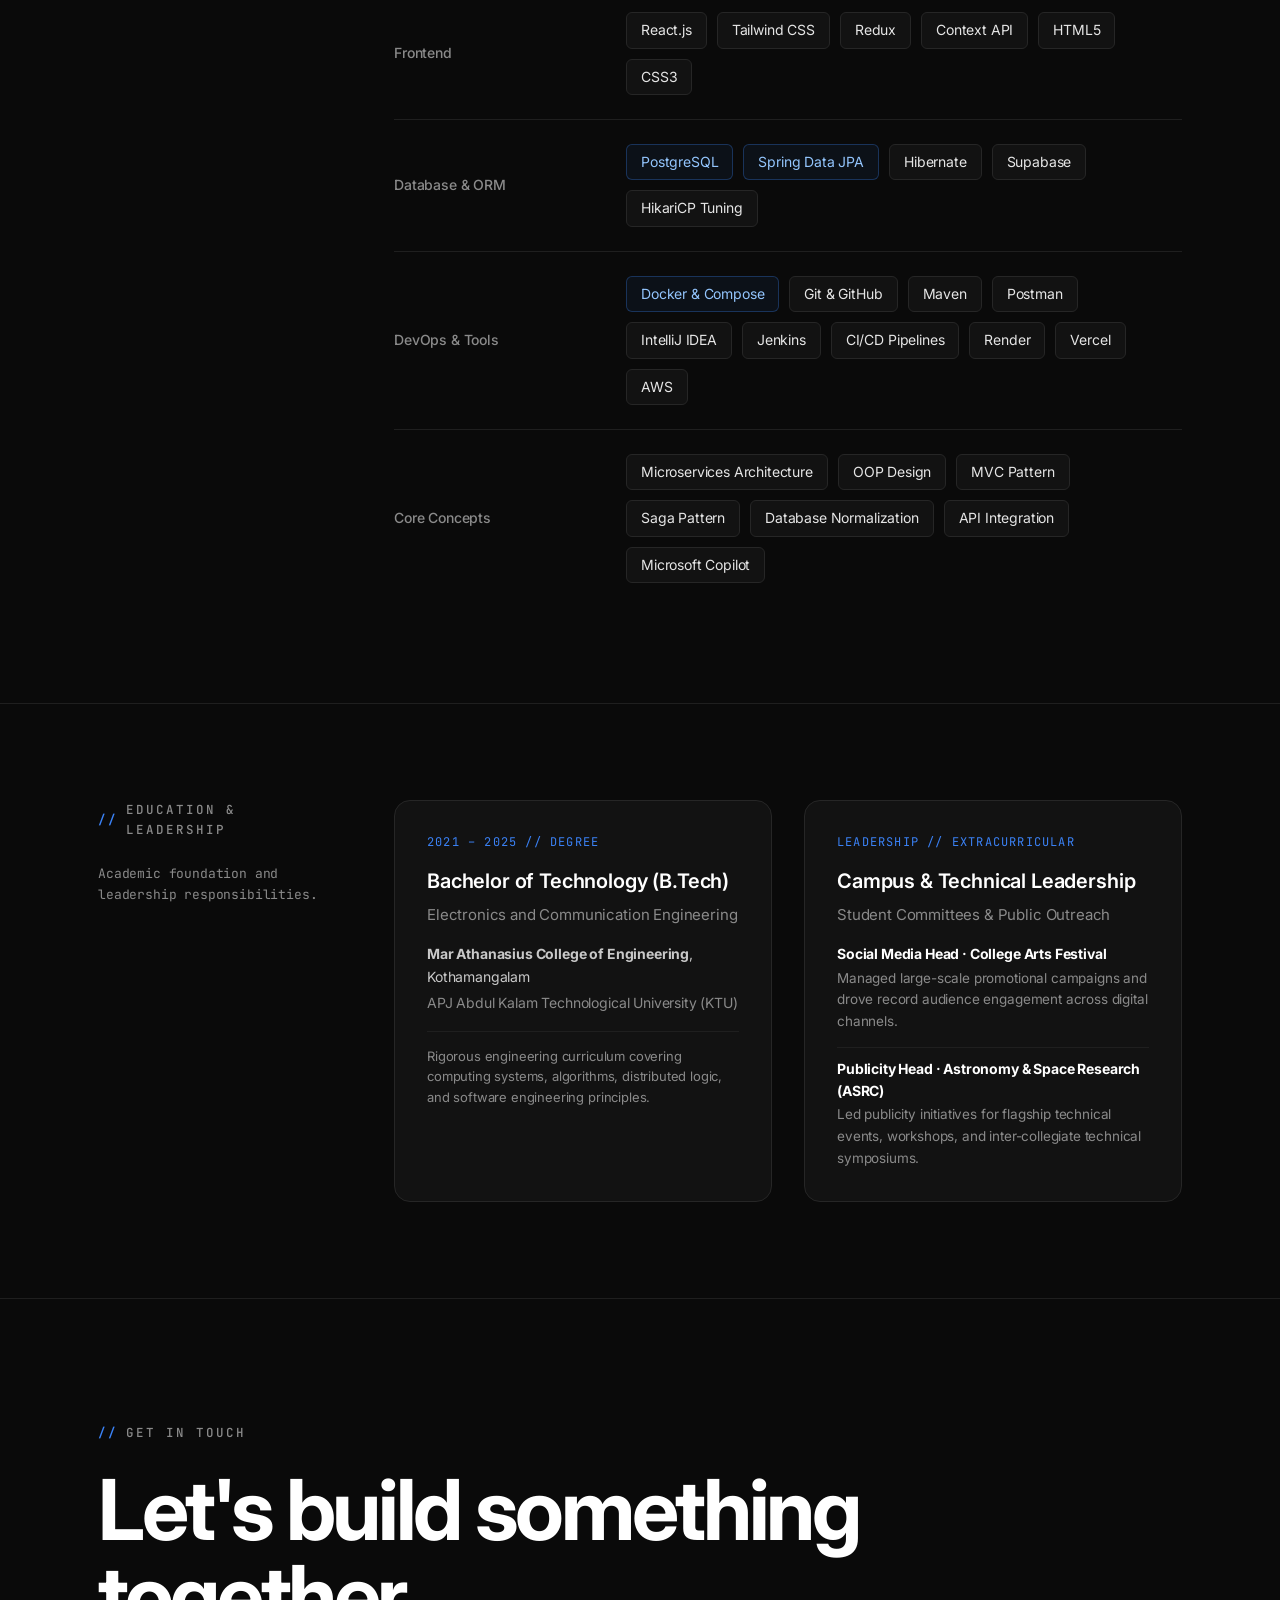
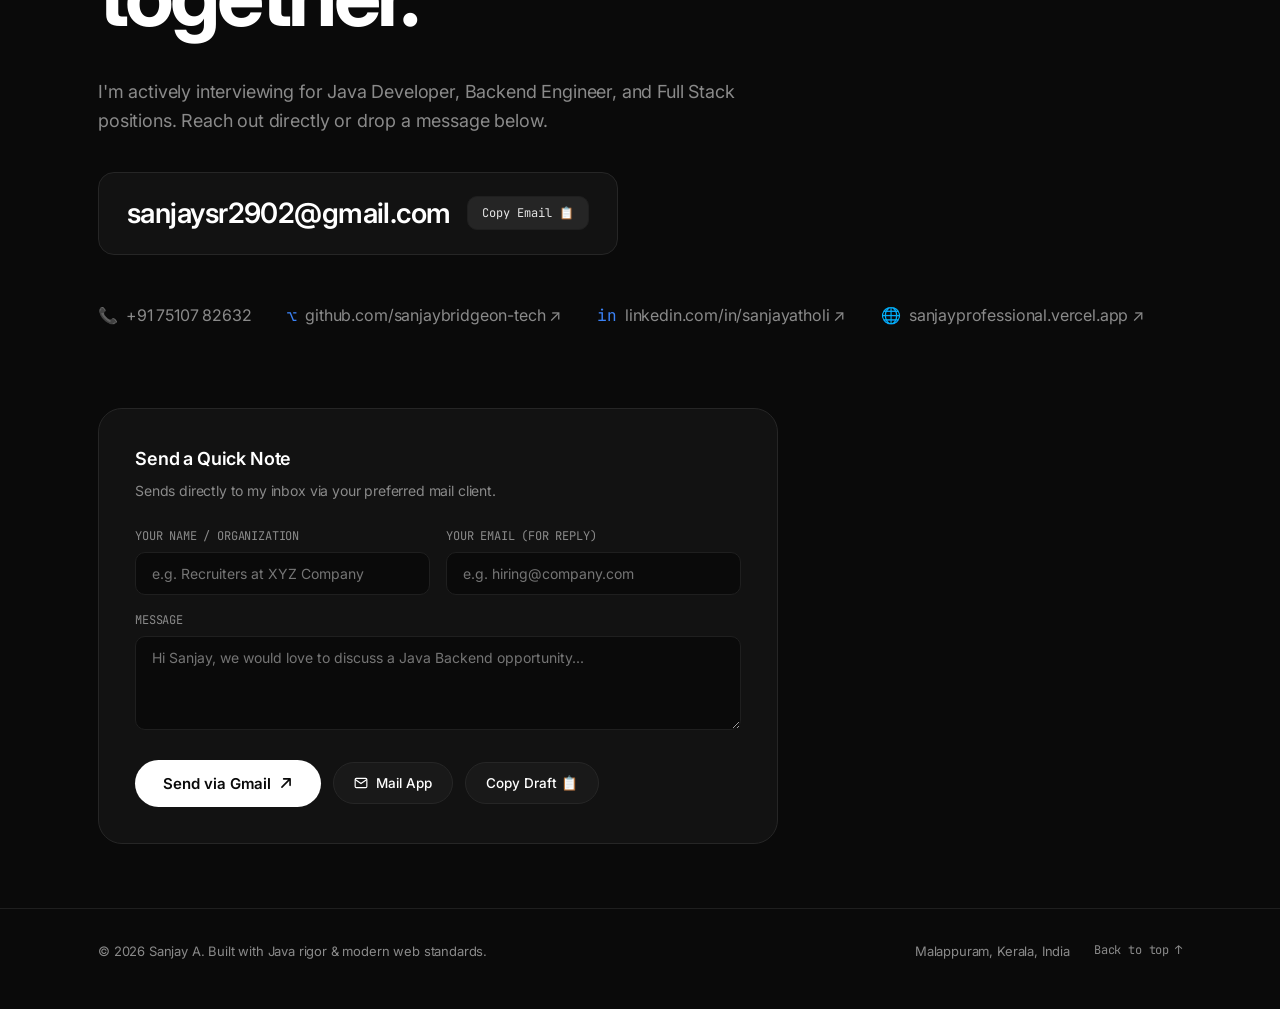
==== commit 26d09d55: "Update portfolio with new updated resume, new Beagle Security points, Kafka, and Jenkins" ====
--- a/index.html
+++ b/index.html
@@ -254,6 +254,9 @@
                   <li>Contributed directly to key product features including <strong>issue tracking, bulk import, test results management, and automated report generation</strong>.</li>
                   <li>Collaborated closely with the core engineering team, actively participating in weekly code reviews, sprint planning, and cross-functional coordination to deliver features on schedule.</li>
                   <li>Engineered backend services to support end-to-end functionality, spanning API design, service layers, integration testing, and production deployment.</li>
+                  <li>Architected and implemented <strong>microservices-based solutions</strong> aligned with business and enterprise architecture standards.</li>
+                  <li>Developed and managed <strong>API integrations</strong> with internal and external systems.</li>
+                  <li>Created and maintained technical documentation, API specifications, and solution design documents.</li>
                 </ul>
 
                 <div class="experience-action-row">
@@ -573,7 +576,7 @@
                 </svg>
               </div>
               <span style="font-family: var(--font-mono); font-size: 13px; color: var(--text-primary); font-weight: 500;">Sanjay_A_Resume.pdf</span>
-              <span style="font-family: var(--font-mono); font-size: 11px; color: var(--text-muted); margin-top: 4px;">Verified Clean Document · 205 KB</span>
+              <span style="font-family: var(--font-mono); font-size: 11px; color: var(--text-muted); margin-top: 4px;">Verified Clean Document · 57 KB</span>
             </div>
 
             <div class="doc-meta">
@@ -682,6 +685,7 @@
                 <span class="skill-pill featured">Spring Boot 3</span>
                 <span class="skill-pill featured">Spring Cloud</span>
                 <span class="skill-pill featured">Spring Security</span>
+                <span class="skill-pill featured">Kafka</span>
                 <span class="skill-pill">RESTful APIs</span>
                 <span class="skill-pill">OpenFeign</span>
                 <span class="skill-pill">JWT Authentication</span>
@@ -724,6 +728,8 @@
                 <span class="skill-pill">Maven</span>
                 <span class="skill-pill">Postman</span>
                 <span class="skill-pill">IntelliJ IDEA</span>
+                <span class="skill-pill">Jenkins</span>
+                <span class="skill-pill">CI/CD Pipelines</span>
                 <span class="skill-pill">Render</span>
                 <span class="skill-pill">Vercel</span>
                 <span class="skill-pill">AWS</span>
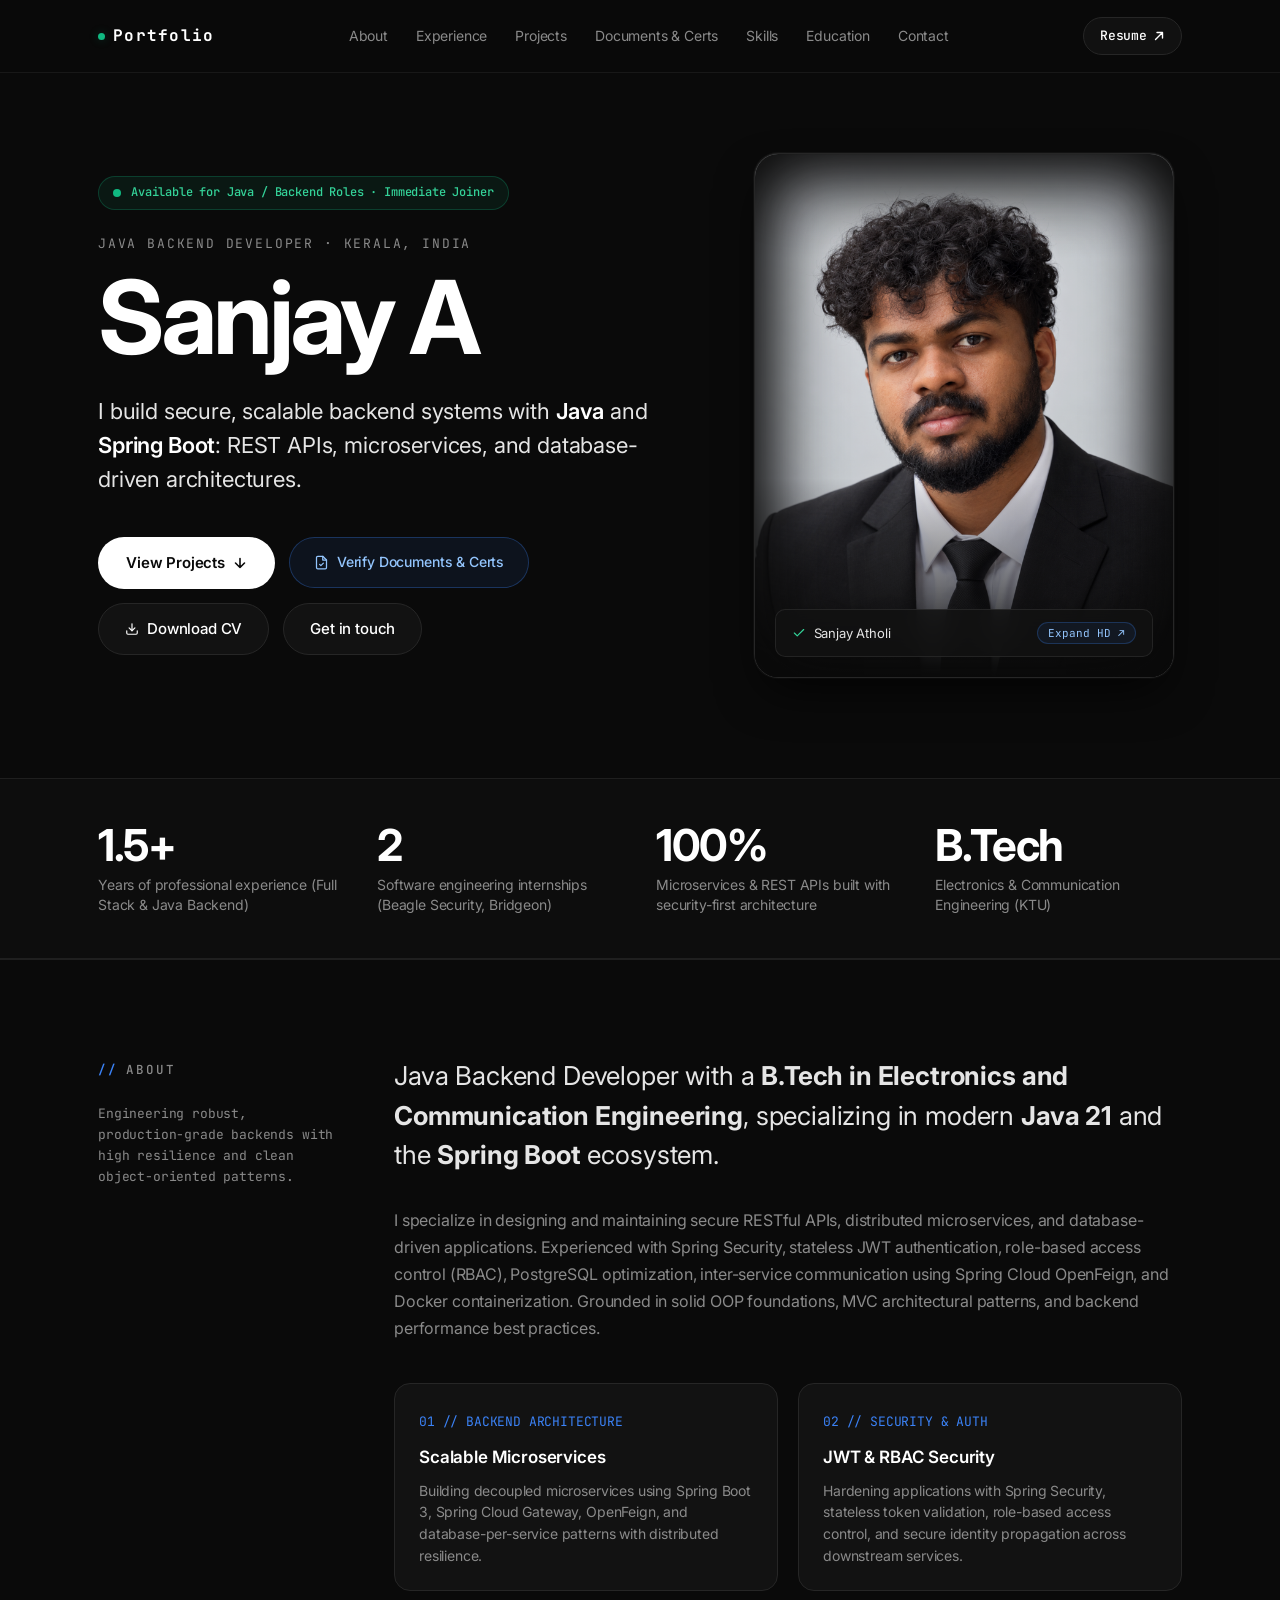
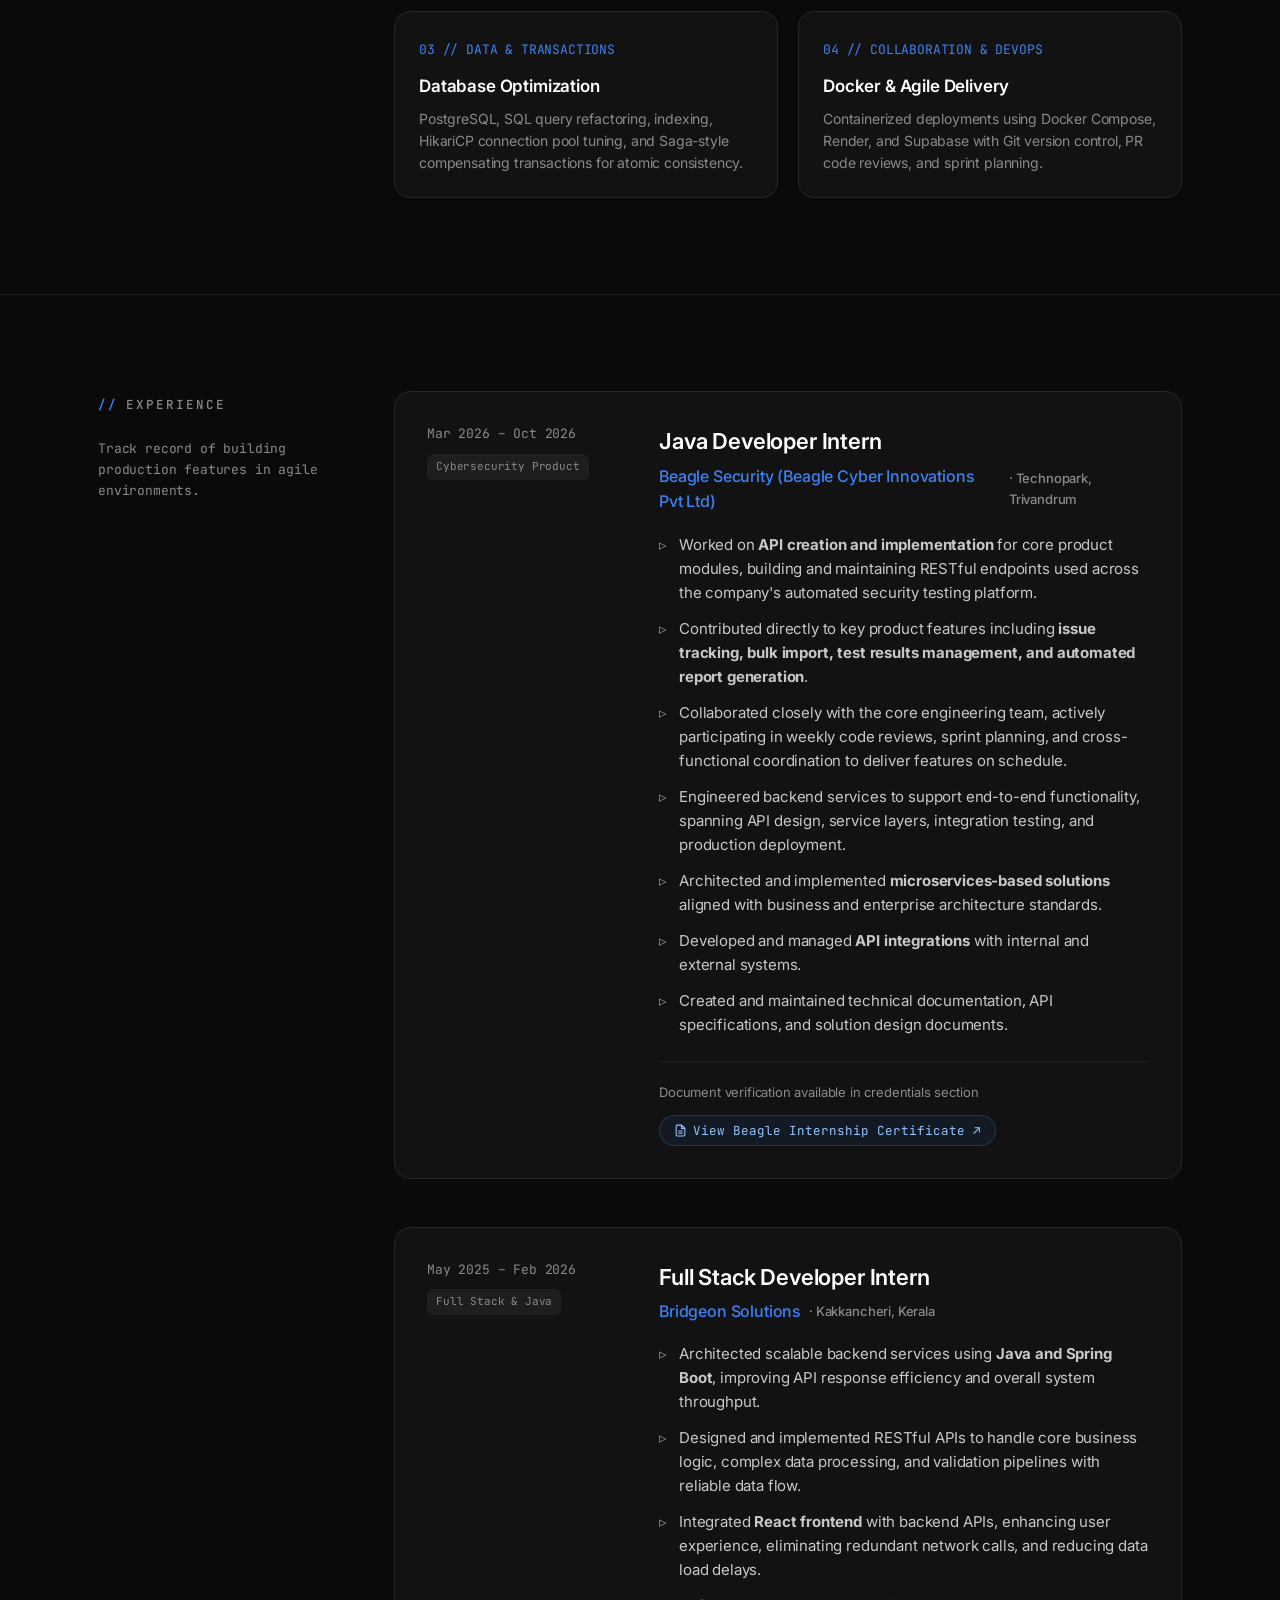
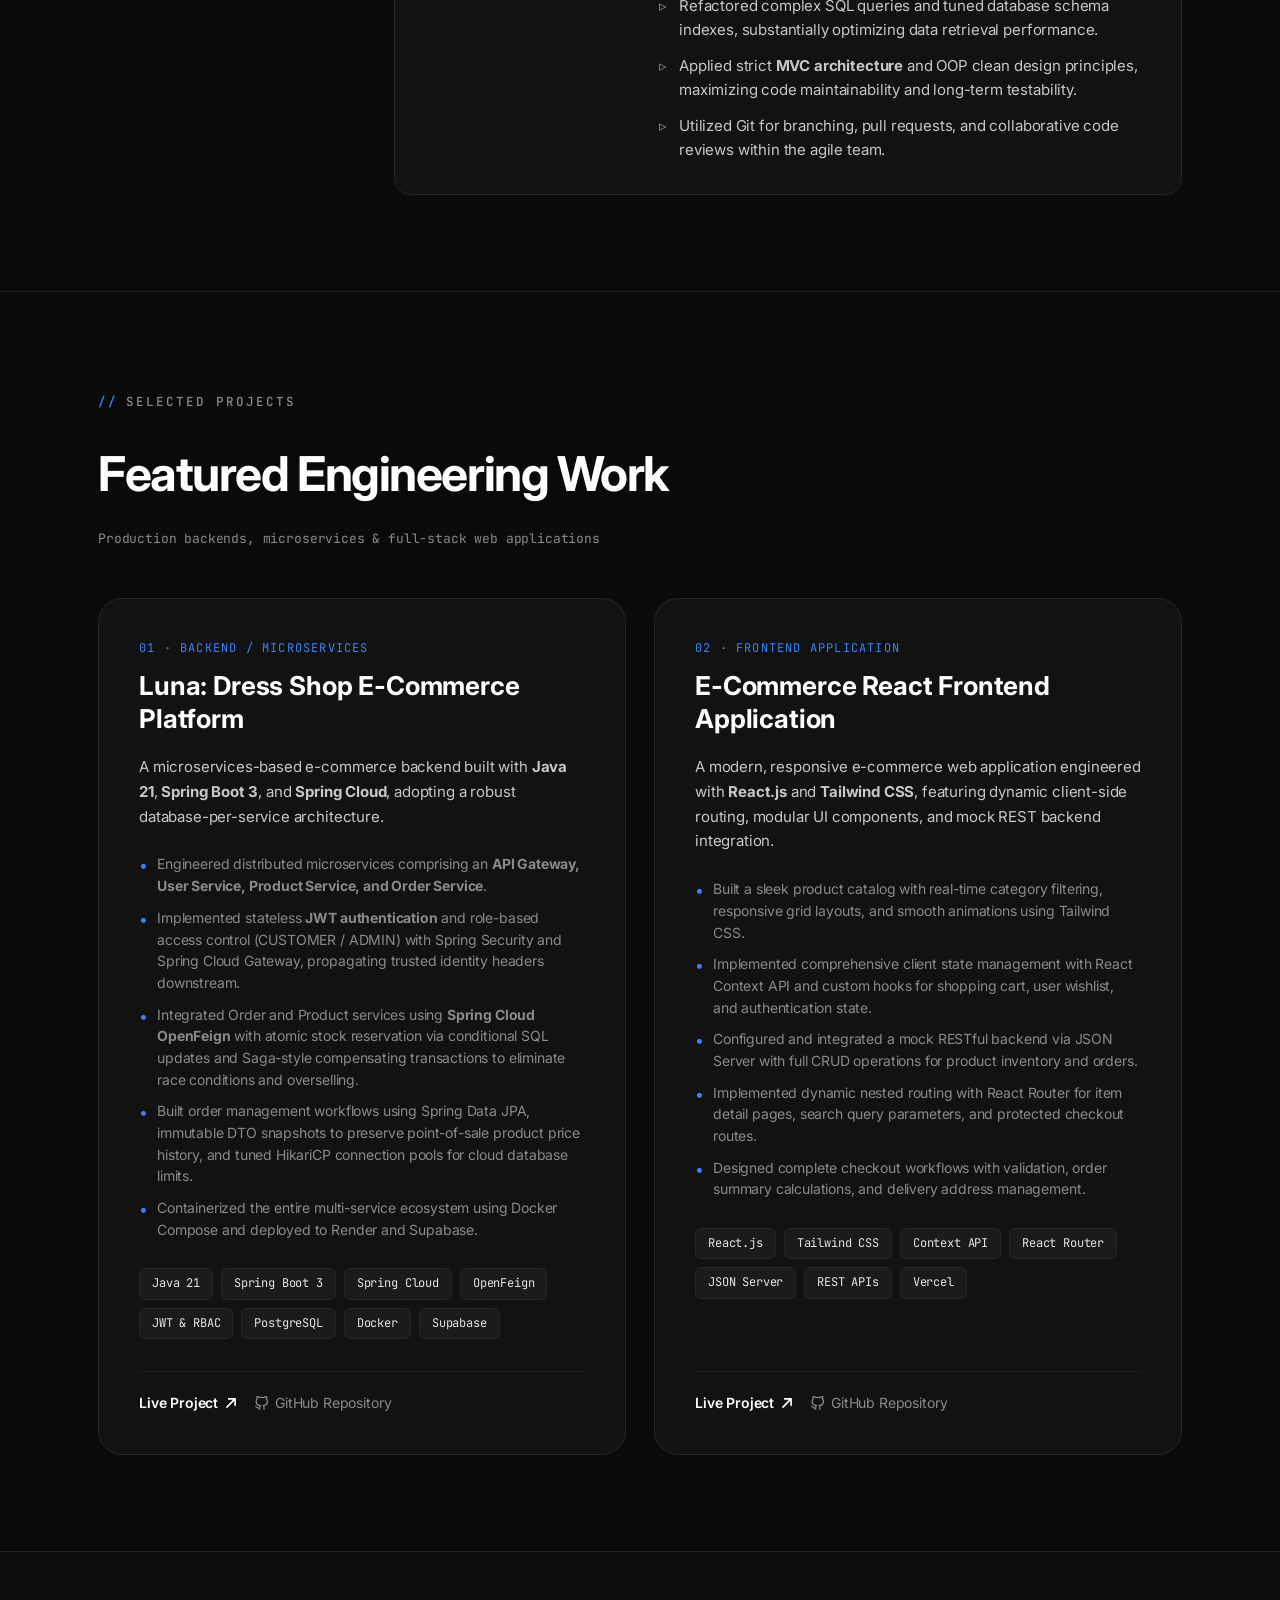
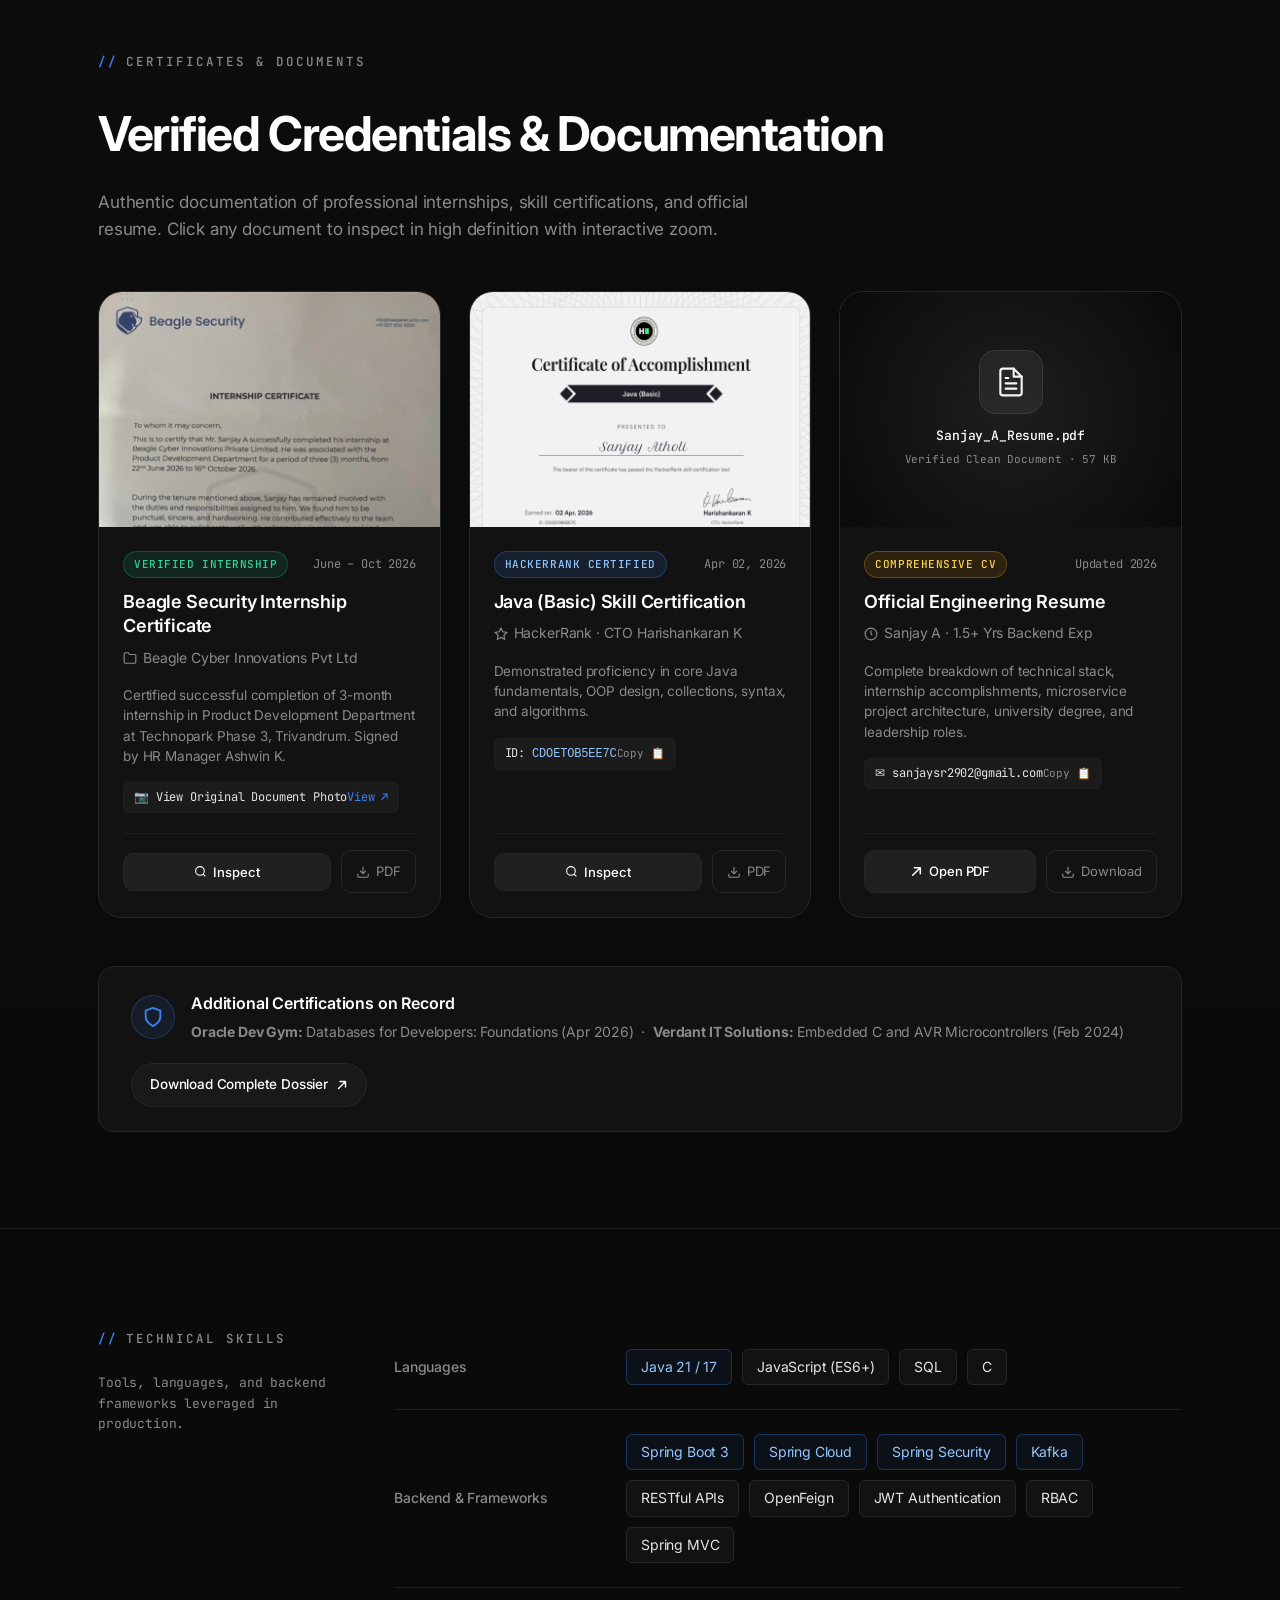
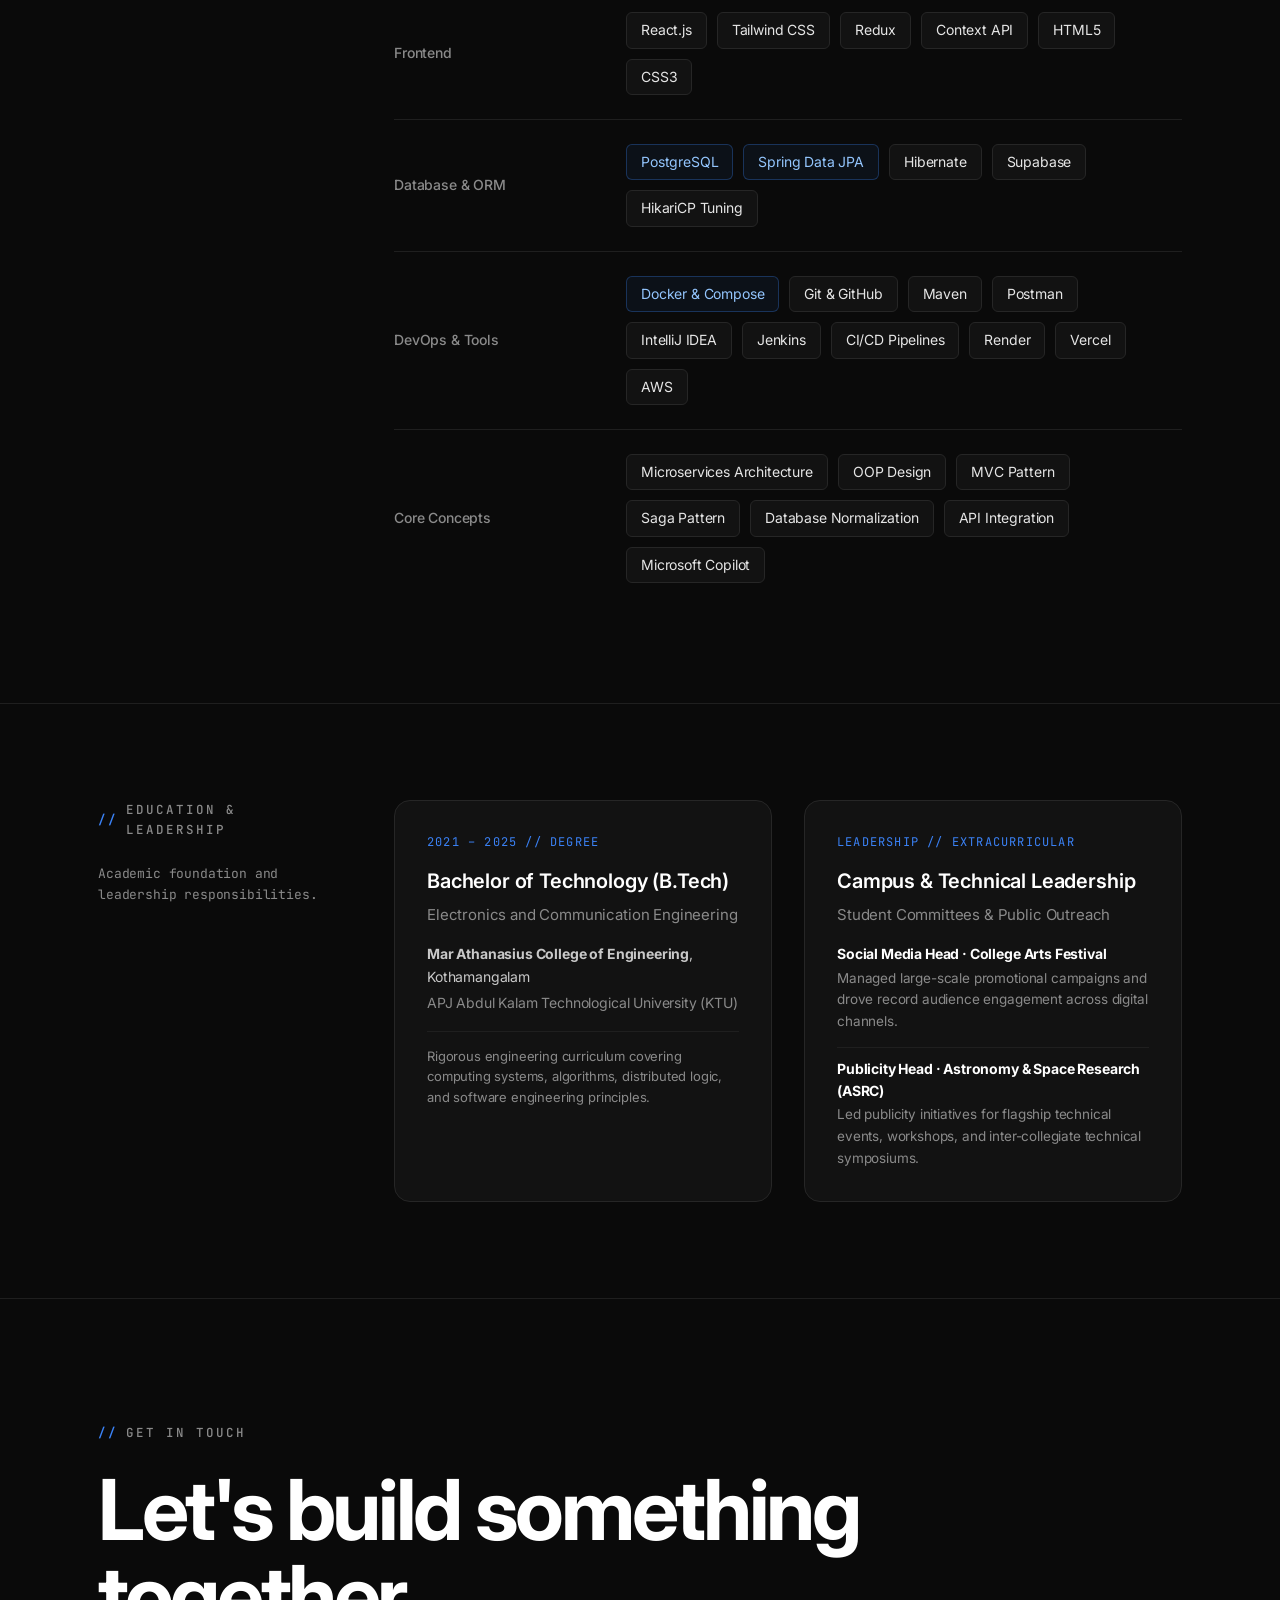
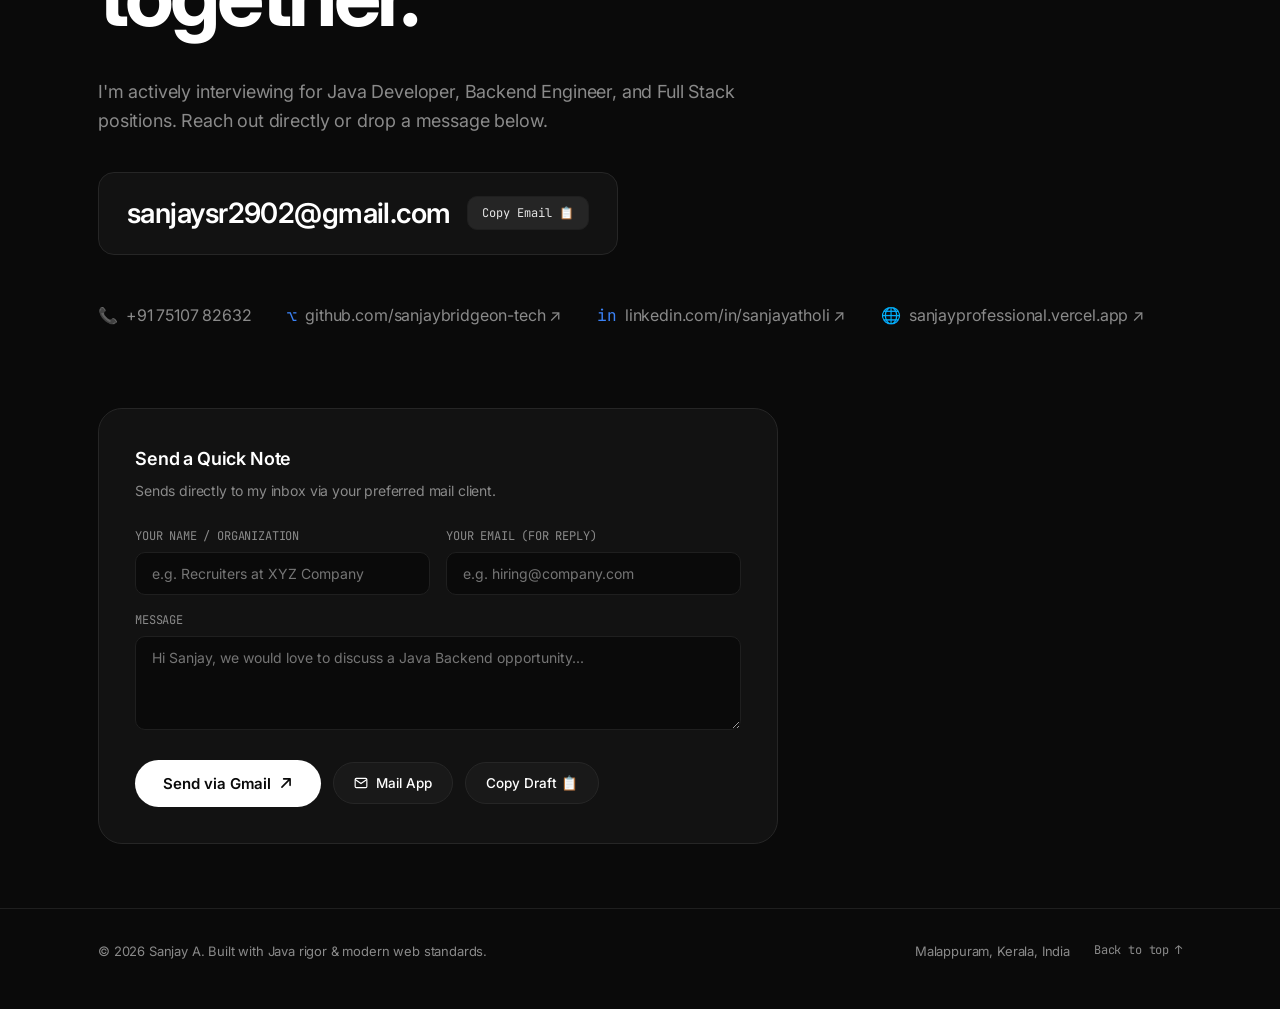
==== commit 641c6420: "Change header brand logo from SA. to Portfolio" ====
--- a/index.html
+++ b/index.html
@@ -28,9 +28,9 @@
        ========================================================================== -->
   <header class="site-nav" id="siteNav">
     <div class="nav-inner">
-      <a href="#top" class="nav-brand" aria-label="Sanjay A Homepage">
+      <a href="#top" class="nav-brand" aria-label="Sanjay A Portfolio">
         <span class="nav-brand-dot"></span>
-        <span>SA.</span>
+        <span>Portfolio</span>
       </a>
 
       <nav aria-label="Main Navigation">
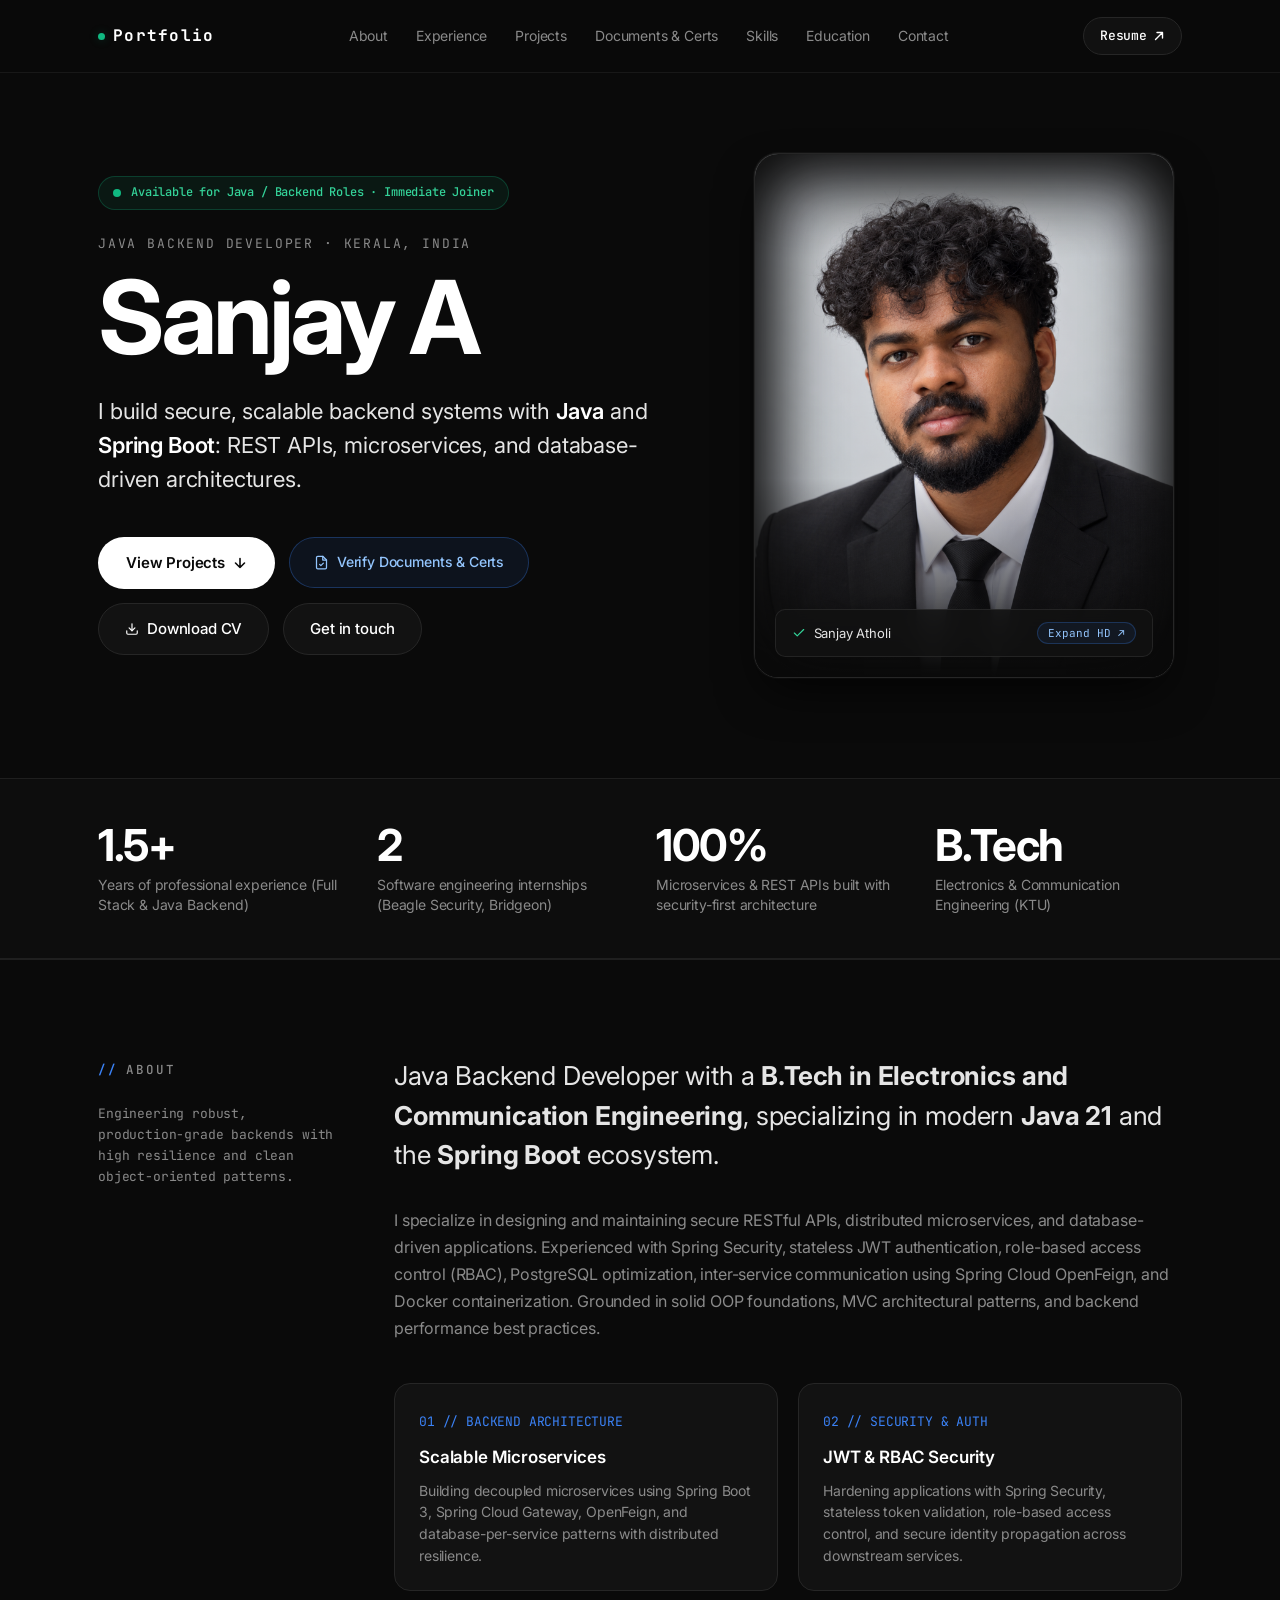
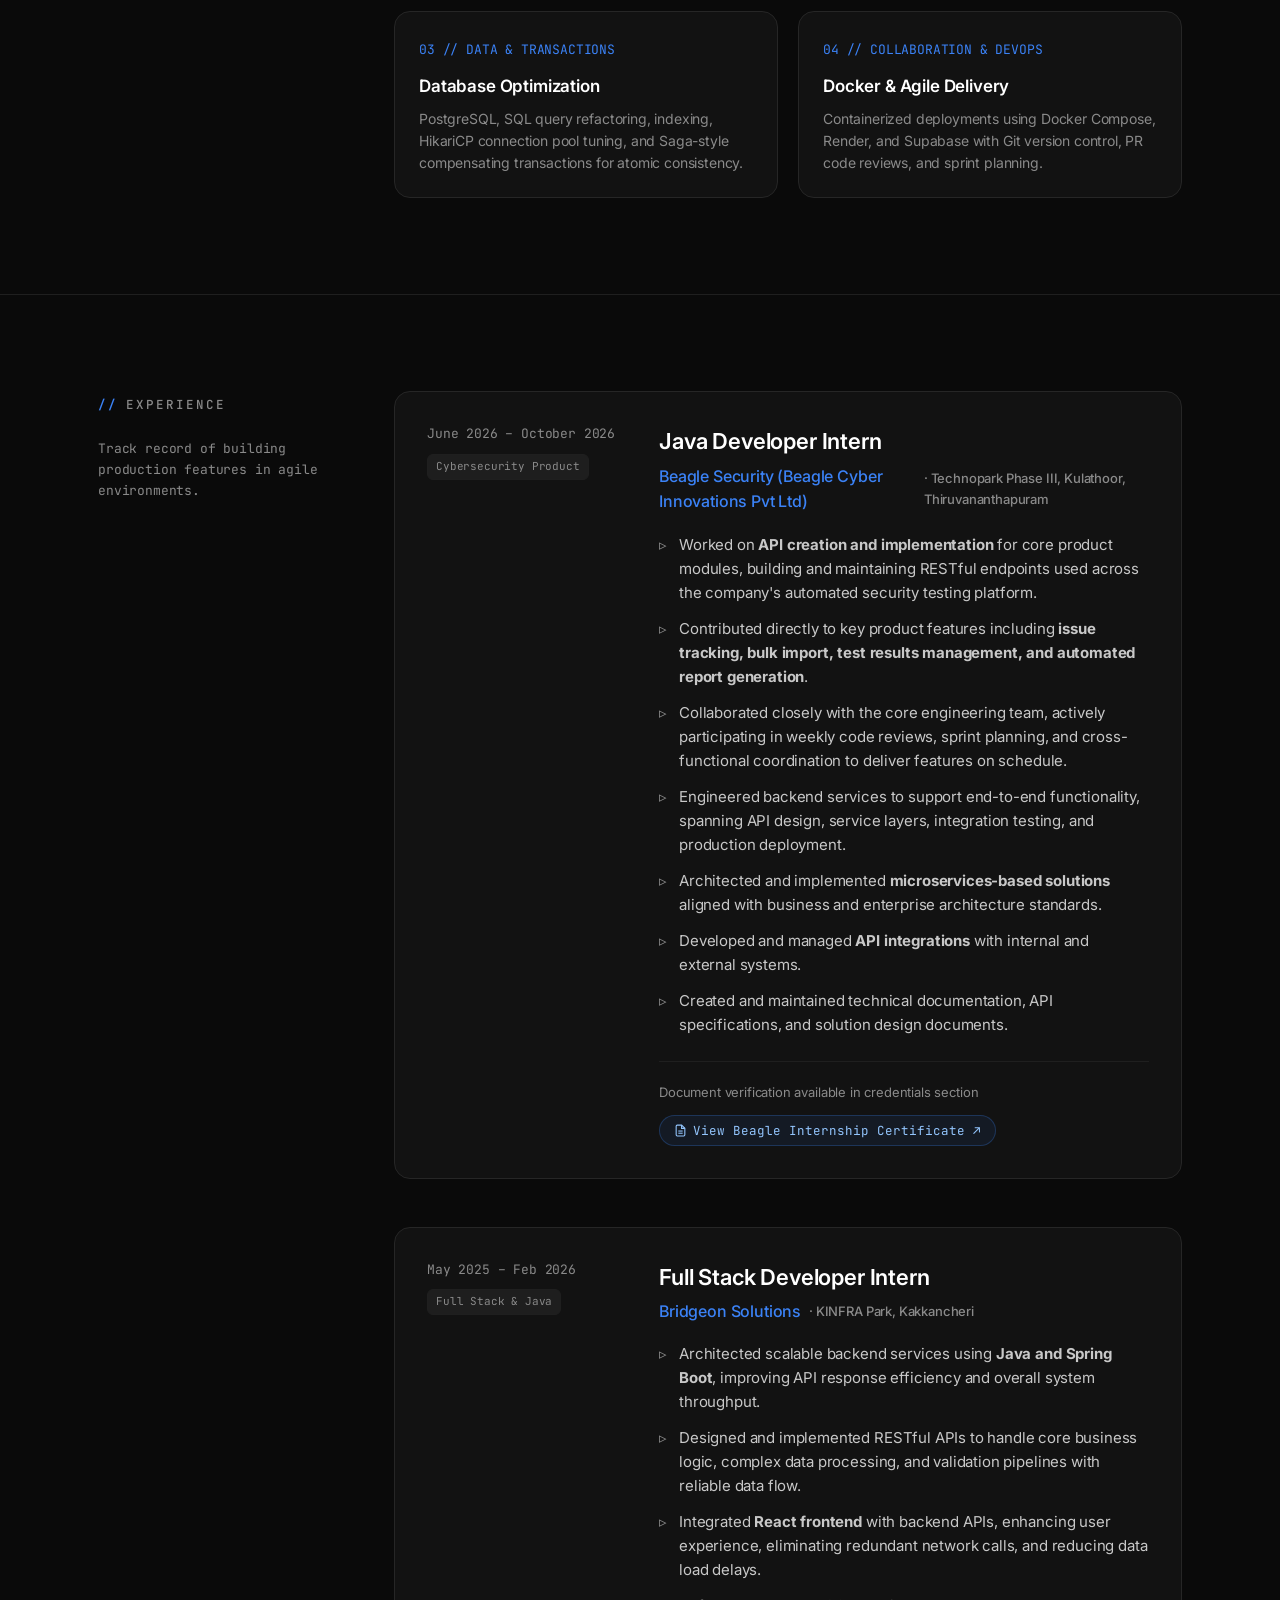
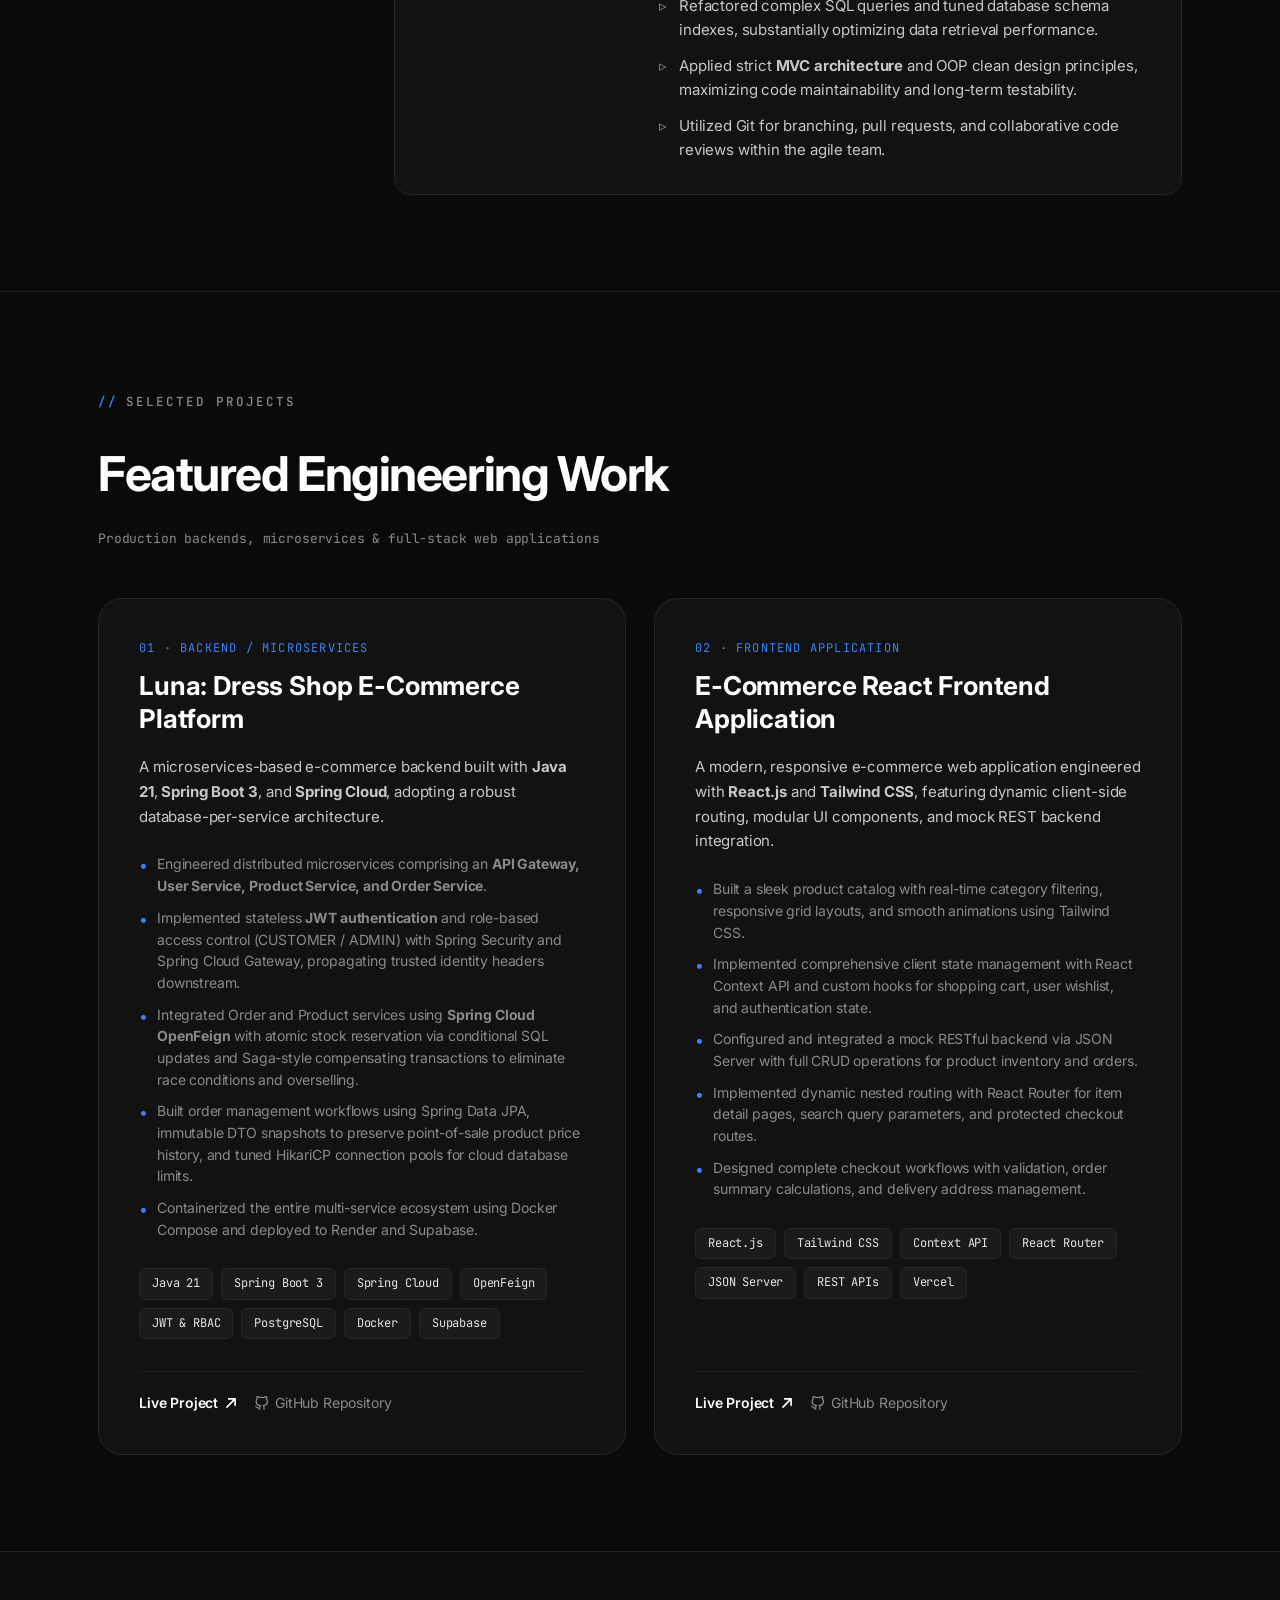
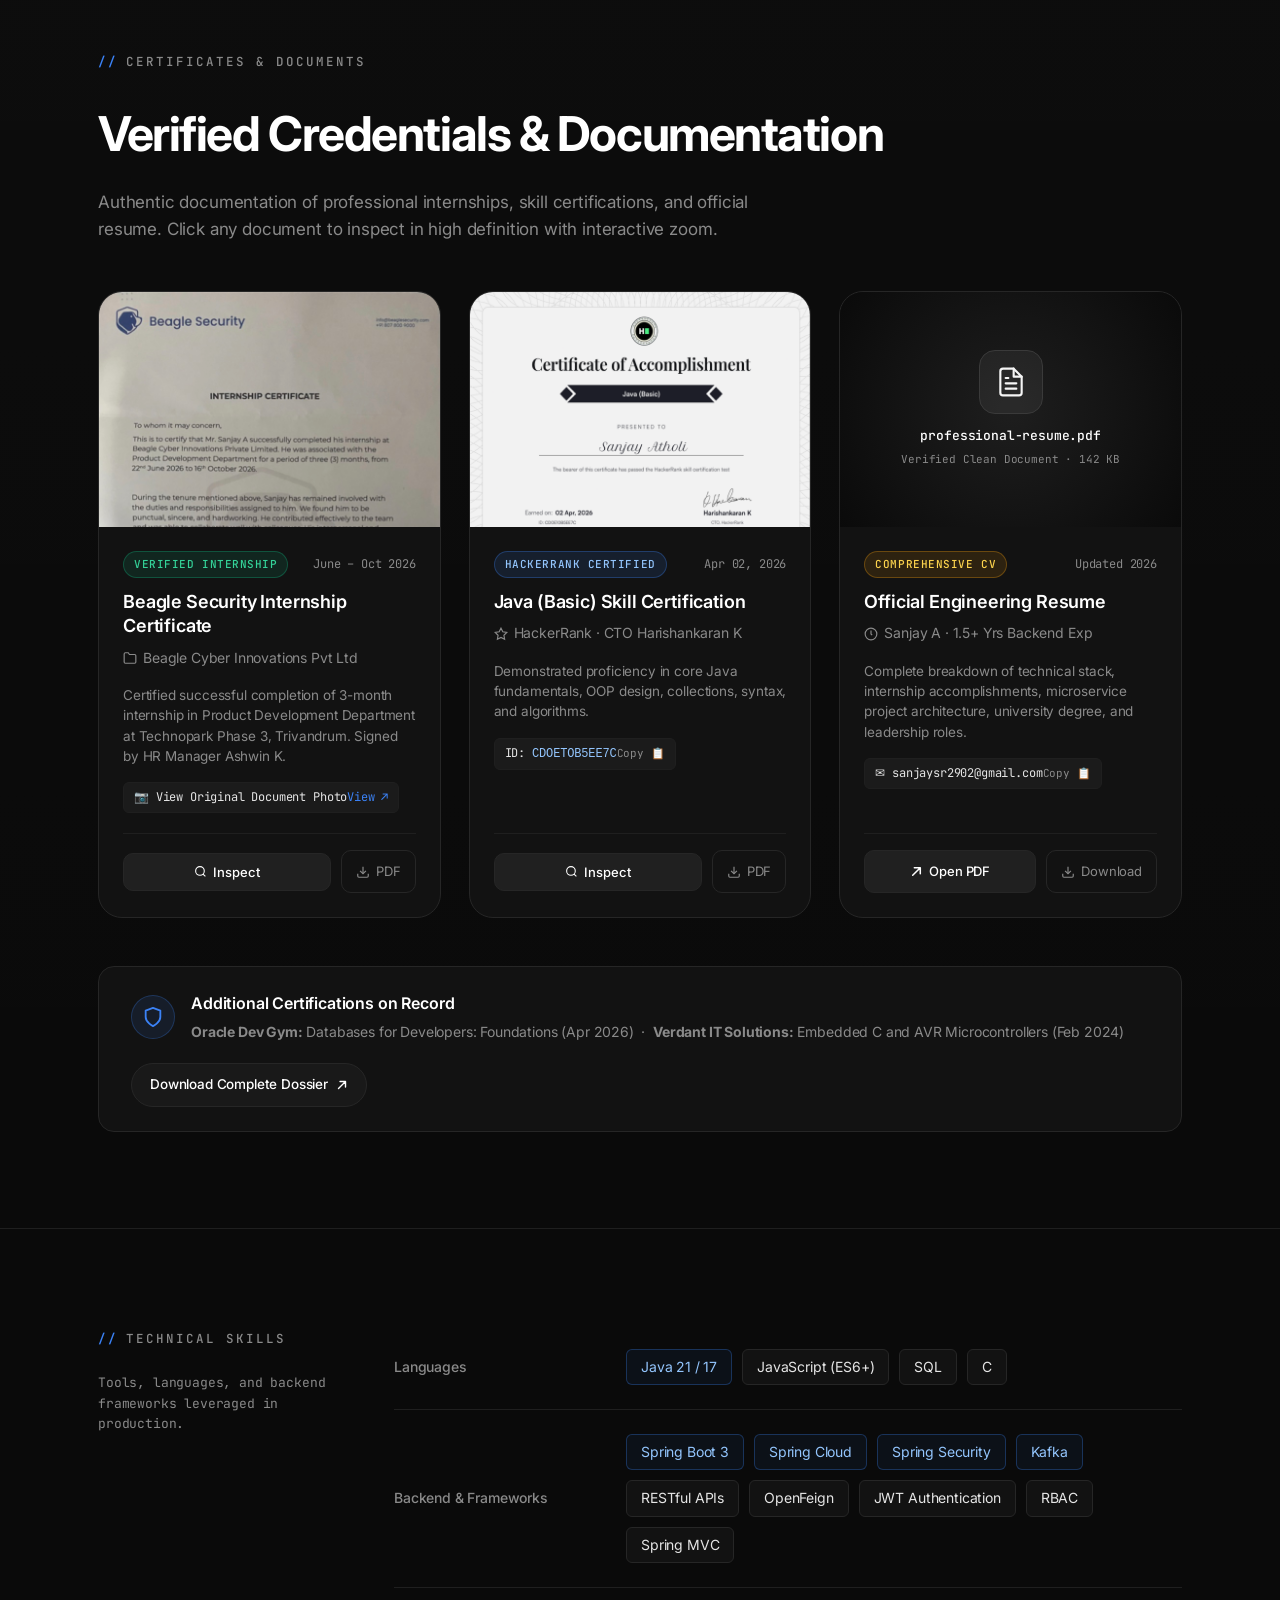
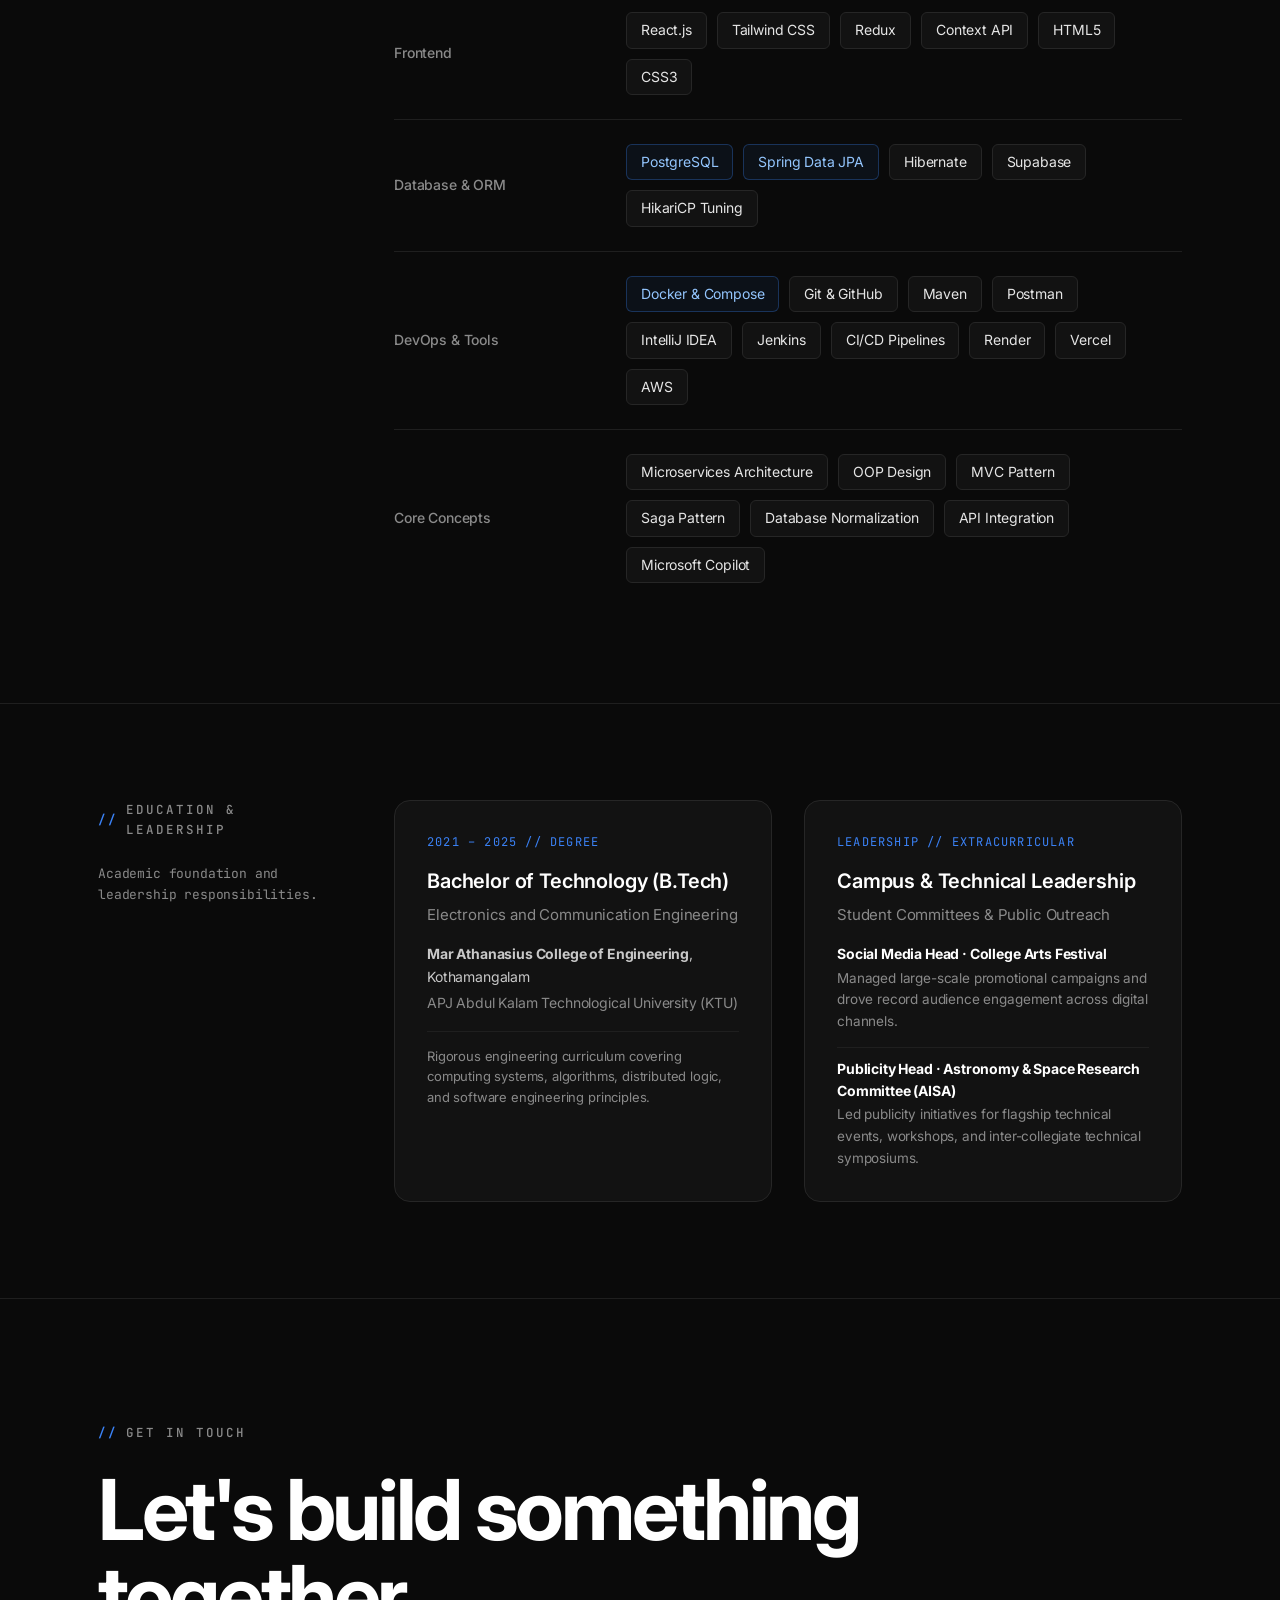
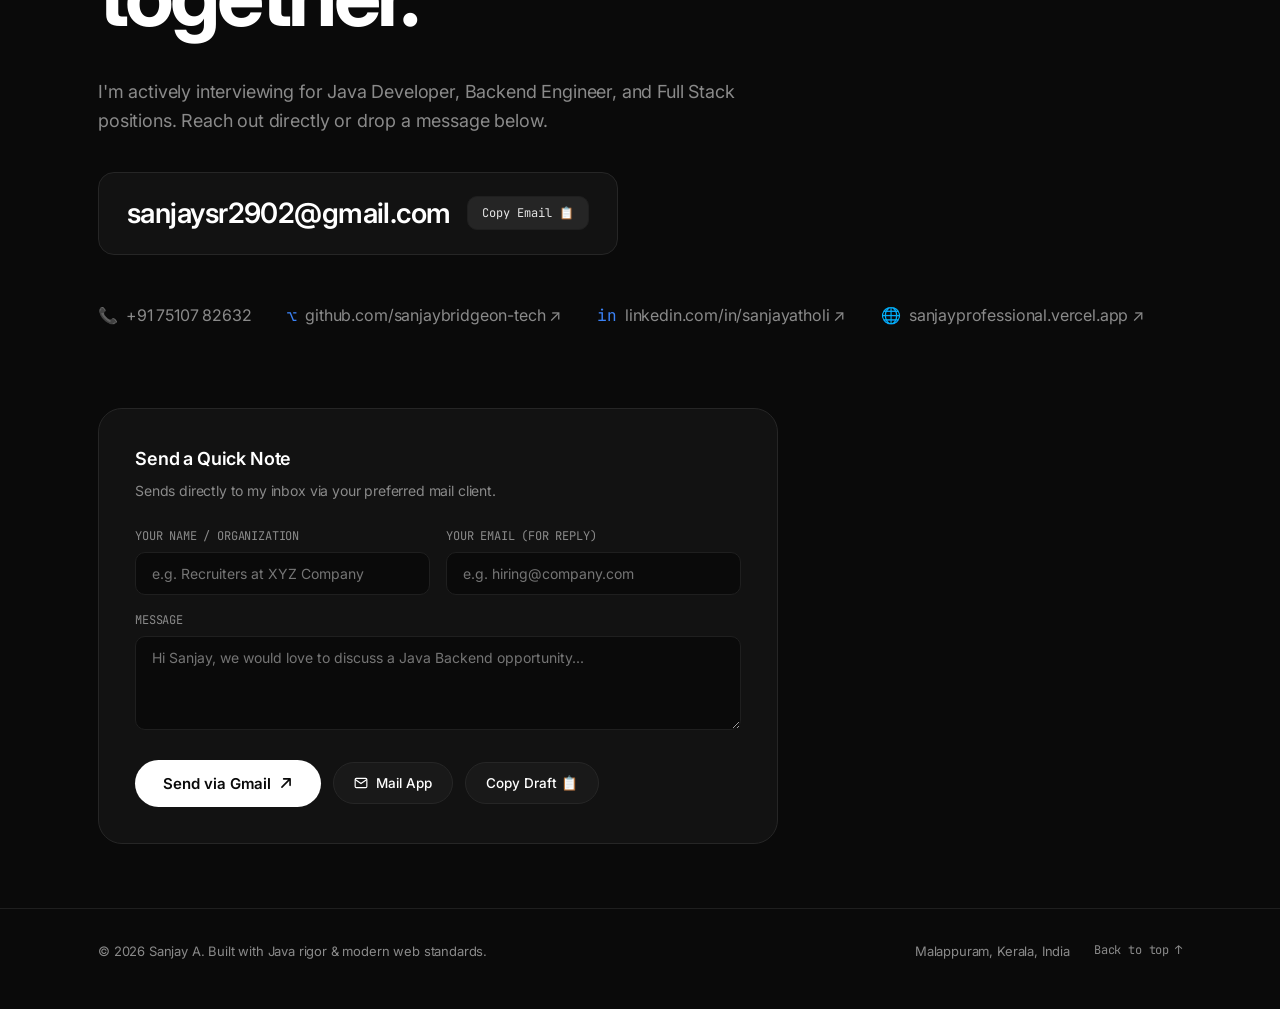
==== commit a9e6e0bb: "Replace old resume with professional-resume.pdf and sync dates, locations, and project GitHub URLs" ====
--- a/index.html
+++ b/index.html
@@ -46,7 +46,7 @@
       </nav>
 
       <div class="nav-actions">
-        <a href="assets/docs/Sanjay_A_Resume.pdf" class="btn-nav-resume" target="_blank" rel="noopener noreferrer">
+        <a href="assets/docs/professional-resume.pdf" class="btn-nav-resume" target="_blank" rel="noopener noreferrer">
           <span>Resume</span>
           <svg width="12" height="12" viewBox="0 0 12 12" fill="none" xmlns="http://www.w3.org/2000/svg">
             <path d="M2.5 9.5L9.5 2.5M9.5 2.5H4M9.5 2.5V8" stroke="currentColor" stroke-width="1.4" stroke-linecap="round" stroke-linejoin="round"/>
@@ -99,7 +99,7 @@
                 <span>Verify Documents & Certs</span>
               </a>
 
-              <a href="assets/docs/Sanjay_A_Resume.pdf" class="btn-secondary" download="Sanjay_A_Resume.pdf">
+              <a href="assets/docs/professional-resume.pdf" class="btn-secondary" download="Sanjay_Atholi_Resume.pdf">
                 <svg width="14" height="14" viewBox="0 0 24 24" fill="none" stroke="currentColor" stroke-width="2" stroke-linecap="round" stroke-linejoin="round">
                   <path d="M21 15v4a2 2 0 0 1-2 2H5a2 2 0 0 1-2-2v-4"></path>
                   <polyline points="7 10 12 15 17 10"></polyline>
@@ -238,7 +238,7 @@
             <!-- Beagle Security -->
             <div class="experience-card">
               <div>
-                <div class="experience-period">Mar 2026 – Oct 2026</div>
+                <div class="experience-period">June 2026 – October 2026</div>
                 <span class="experience-badge">Cybersecurity Product</span>
               </div>
 
@@ -246,7 +246,7 @@
                 <h3 class="experience-title">Java Developer Intern</h3>
                 <div class="experience-company">
                   <span>Beagle Security (Beagle Cyber Innovations Pvt Ltd)</span>
-                  <span style="color: var(--text-muted); font-size: 13px;">· Technopark, Trivandrum</span>
+                  <span style="color: var(--text-muted); font-size: 13px;">· Technopark Phase III, Kulathoor, Thiruvananthapuram</span>
                 </div>
 
                 <ul class="experience-bullets">
@@ -287,7 +287,7 @@
                 <h3 class="experience-title">Full Stack Developer Intern</h3>
                 <div class="experience-company">
                   <span>Bridgeon Solutions</span>
-                  <span style="color: var(--text-muted); font-size: 13px;">· Kakkancheri, Kerala</span>
+                  <span style="color: var(--text-muted); font-size: 13px;">· KINFRA Park, Kakkancheri</span>
                 </div>
 
                 <ul class="experience-bullets">
@@ -363,7 +363,7 @@
                 </svg>
               </a>
 
-              <a href="https://github.com/sanjaybridgeon-tech" class="btn-project-code" target="_blank" rel="noopener noreferrer">
+              <a href="https://github.com/sanjaybridgeon-tech/Luna--dress-shopping-website-" class="btn-project-code" target="_blank" rel="noopener noreferrer">
                 <svg width="15" height="15" viewBox="0 0 24 24" fill="none" stroke="currentColor" stroke-width="2">
                   <path d="M9 19c-5 1.5-5-2.5-7-3m14 6v-3.87a3.37 3.37 0 0 0-.94-2.61c3.14-.35 6.44-1.54 6.44-7A5.44 5.44 0 0 0 20 4.77 5.07 5.07 0 0 0 19.91 1S18.73.65 16 2.48a13.38 13.38 0 0 0-7 0C6.27.65 5.09 1 5.09 1A5.07 5.07 0 0 0 5 4.77a5.44 5.44 0 0 0-1.5 3.78c0 5.42 3.3 6.61 6.44 7A3.37 3.37 0 0 0 9 18.13V22"></path>
                 </svg>
@@ -411,7 +411,7 @@
                 </svg>
               </a>
 
-              <a href="https://github.com/sanjaybridgeon-tech" class="btn-project-code" target="_blank" rel="noopener noreferrer">
+              <a href="https://github.com/sanjaybridgeon-tech/car" class="btn-project-code" target="_blank" rel="noopener noreferrer">
                 <svg width="15" height="15" viewBox="0 0 24 24" fill="none" stroke="currentColor" stroke-width="2">
                   <path d="M9 19c-5 1.5-5-2.5-7-3m14 6v-3.87a3.37 3.37 0 0 0-.94-2.61c3.14-.35 6.44-1.54 6.44-7A5.44 5.44 0 0 0 20 4.77 5.07 5.07 0 0 0 19.91 1S18.73.65 16 2.48a13.38 13.38 0 0 0-7 0C6.27.65 5.09 1 5.09 1A5.07 5.07 0 0 0 5 4.77a5.44 5.44 0 0 0-1.5 3.78c0 5.42 3.3 6.61 6.44 7A3.37 3.37 0 0 0 9 18.13V22"></path>
                 </svg>
@@ -575,8 +575,8 @@
                   <polyline points="10 9 9 9 8 9"></polyline>
                 </svg>
               </div>
-              <span style="font-family: var(--font-mono); font-size: 13px; color: var(--text-primary); font-weight: 500;">Sanjay_A_Resume.pdf</span>
-              <span style="font-family: var(--font-mono); font-size: 11px; color: var(--text-muted); margin-top: 4px;">Verified Clean Document · 57 KB</span>
+              <span style="font-family: var(--font-mono); font-size: 13px; color: var(--text-primary); font-weight: 500;">professional-resume.pdf</span>
+              <span style="font-family: var(--font-mono); font-size: 11px; color: var(--text-muted); margin-top: 4px;">Verified Clean Document · 142 KB</span>
             </div>
 
             <div class="doc-meta">
@@ -606,14 +606,14 @@
               </div>
 
               <div class="doc-actions">
-                <a href="assets/docs/Sanjay_A_Resume.pdf" class="btn-doc-view" target="_blank" rel="noopener noreferrer">
+                <a href="assets/docs/professional-resume.pdf" class="btn-doc-view" target="_blank" rel="noopener noreferrer">
                   <svg width="13" height="13" viewBox="0 0 12 12" fill="none">
                     <path d="M2.5 9.5L9.5 2.5M9.5 2.5H4M9.5 2.5V8" stroke="currentColor" stroke-width="1.4" stroke-linecap="round" stroke-linejoin="round"/>
                   </svg>
                   <span>Open PDF</span>
                 </a>
 
-                <a href="assets/docs/Sanjay_A_Resume.pdf" class="btn-doc-download" download="Sanjay_A_Resume.pdf" title="Download official resume PDF">
+                <a href="assets/docs/professional-resume.pdf" class="btn-doc-download" download="Sanjay_Atholi_Resume.pdf" title="Download official resume PDF">
                   <svg width="14" height="14" viewBox="0 0 24 24" fill="none" stroke="currentColor" stroke-width="2">
                     <path d="M21 15v4a2 2 0 0 1-2 2H5a2 2 0 0 1-2-2v-4"></path>
                     <polyline points="7 10 12 15 17 10"></polyline>
@@ -643,7 +643,7 @@
             </div>
           </div>
 
-          <a href="assets/docs/Sanjay_A_Resume.pdf" class="btn-secondary" style="font-size: 13.5px; padding: 10px 18px;" download="Sanjay_A_Resume.pdf">
+          <a href="assets/docs/professional-resume.pdf" class="btn-secondary" style="font-size: 13.5px; padding: 10px 18px;" download="Sanjay_Atholi_Resume.pdf">
             <span>Download Complete Dossier</span>
             <svg width="12" height="12" viewBox="0 0 12 12" fill="none">
               <path d="M2.5 9.5L9.5 2.5M9.5 2.5H4M9.5 2.5V8" stroke="currentColor" stroke-width="1.4" stroke-linecap="round" stroke-linejoin="round"/>
@@ -795,7 +795,7 @@
                   </p>
                 </div>
                 <div style="padding-top: 10px; border-top: 1px solid var(--border-subtle);">
-                  <strong style="color: var(--text-primary);">Publicity Head · Astronomy & Space Research (ASRC)</strong>
+                  <strong style="color: var(--text-primary);">Publicity Head · Astronomy & Space Research Committee (AISA)</strong>
                   <p style="margin-top: 2px; color: var(--text-muted); font-size: 13.5px;">
                     Led publicity initiatives for flagship technical events, workshops, and inter-collegiate technical symposiums.
                   </p>
